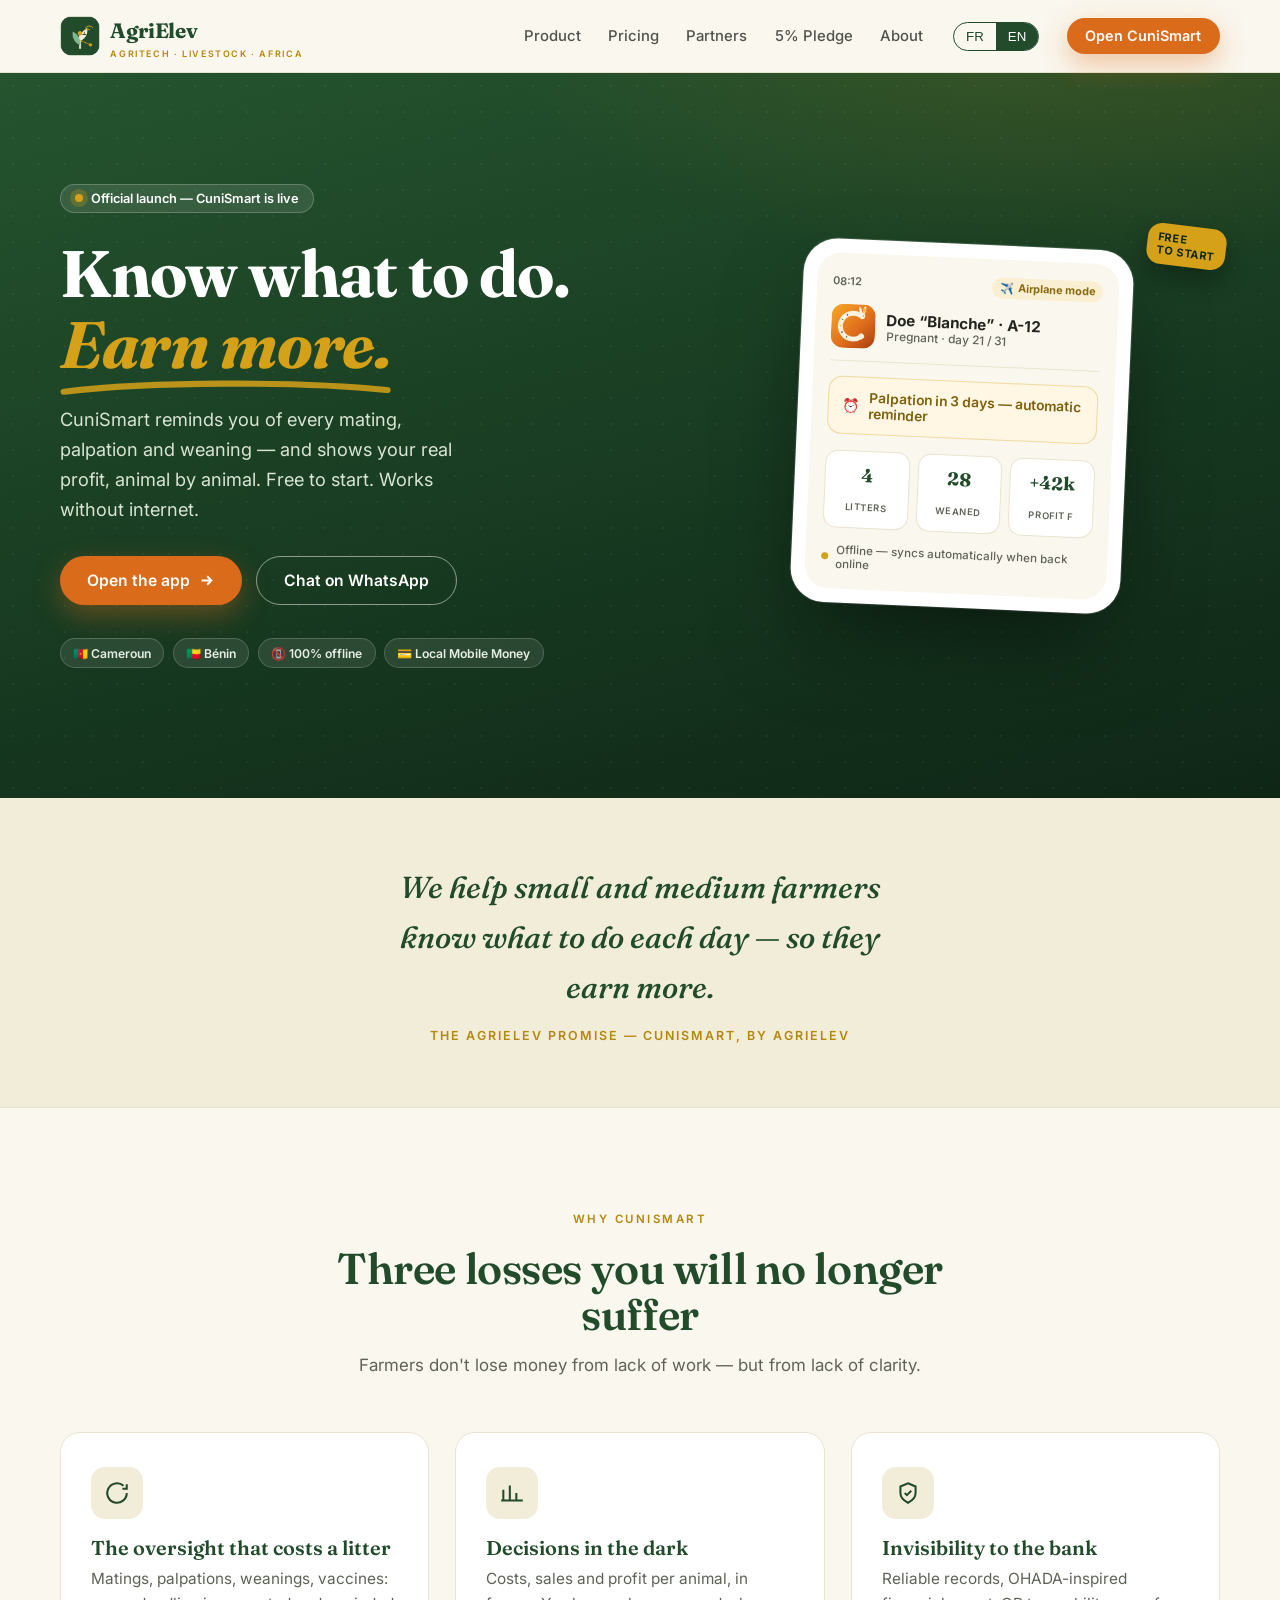
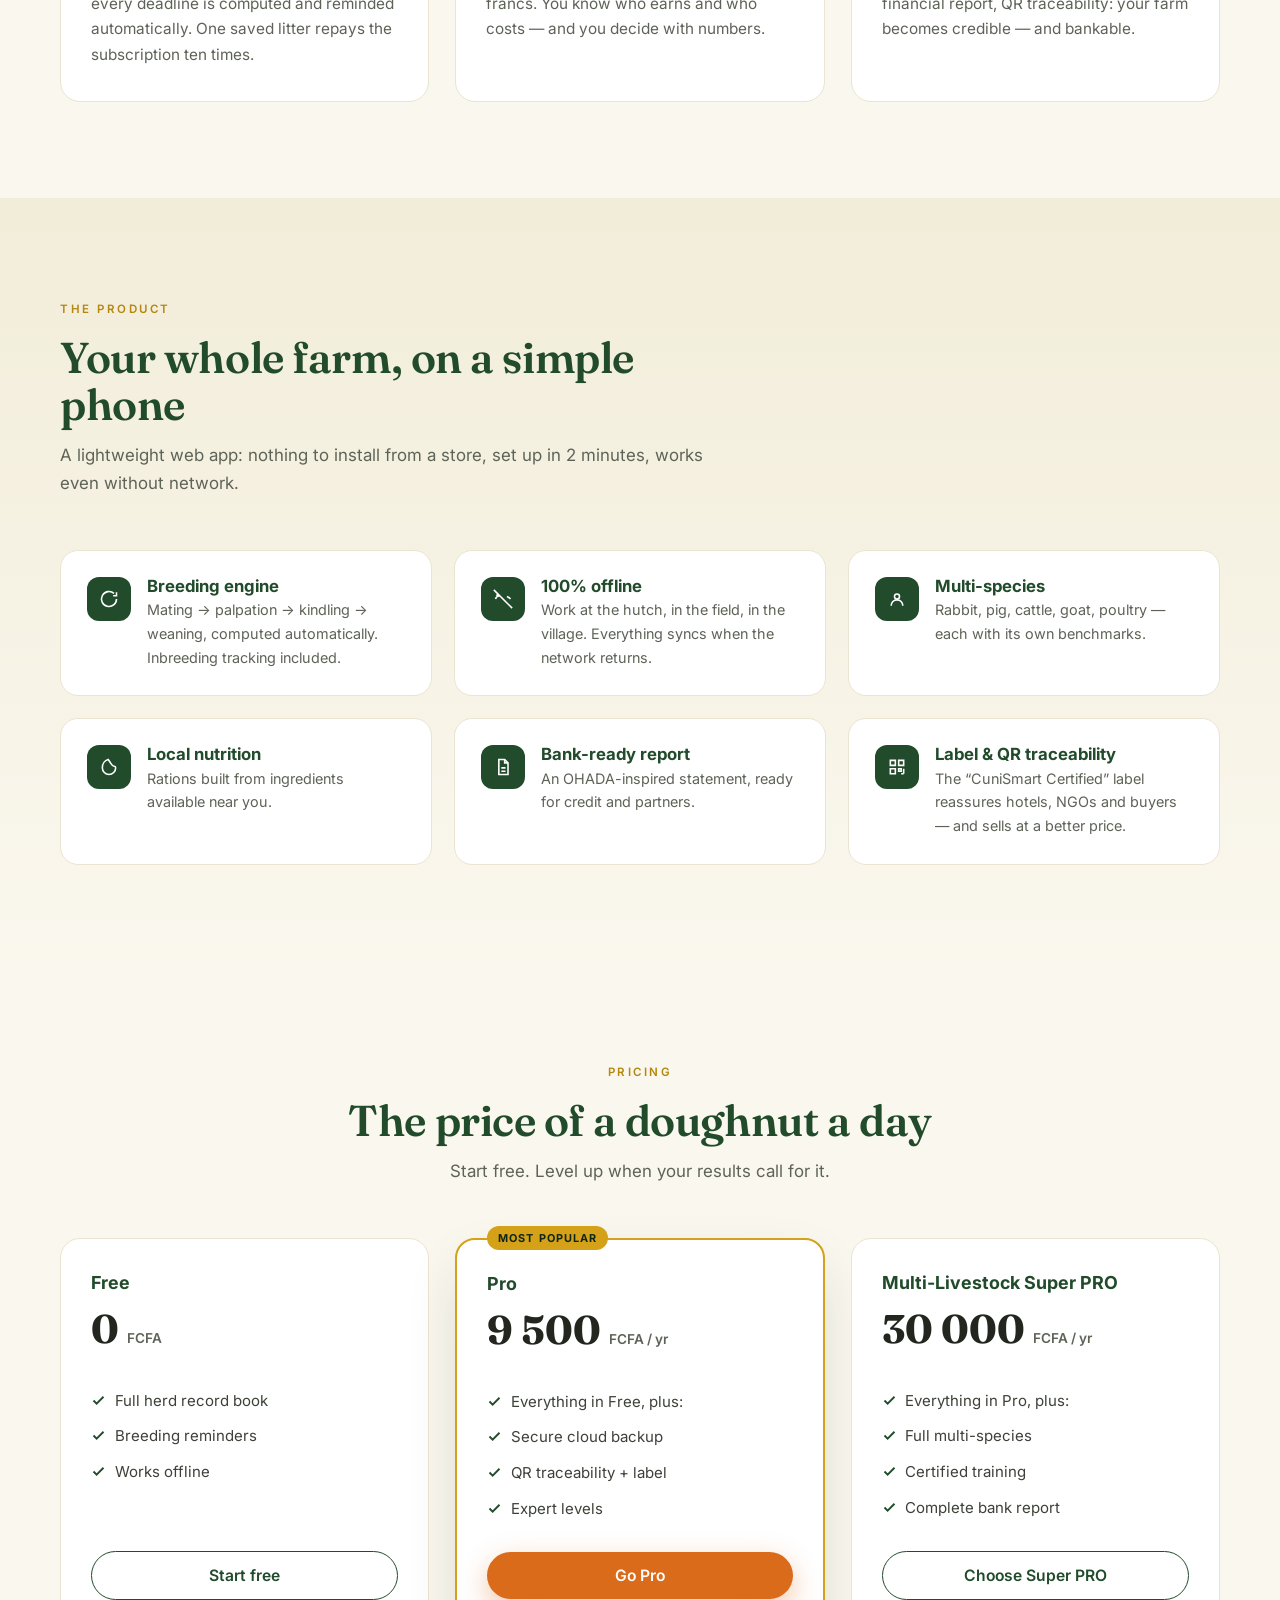
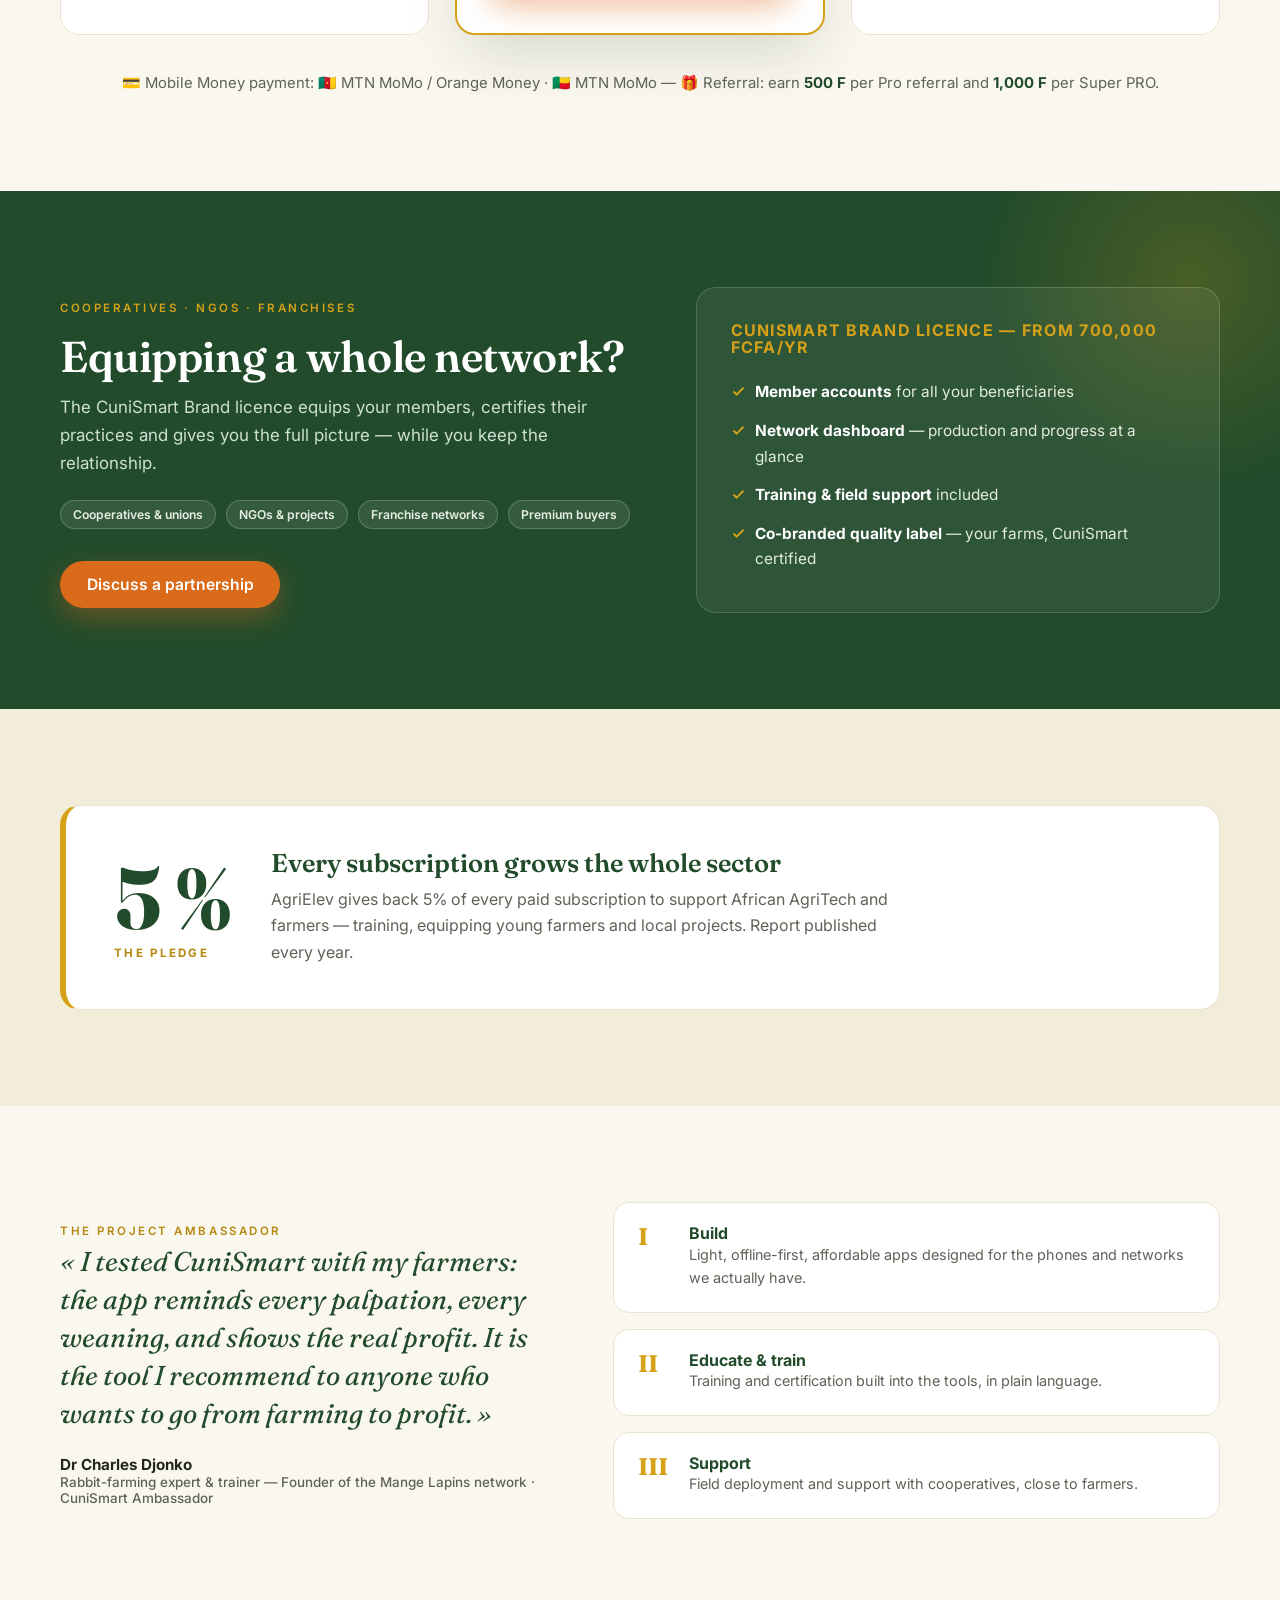
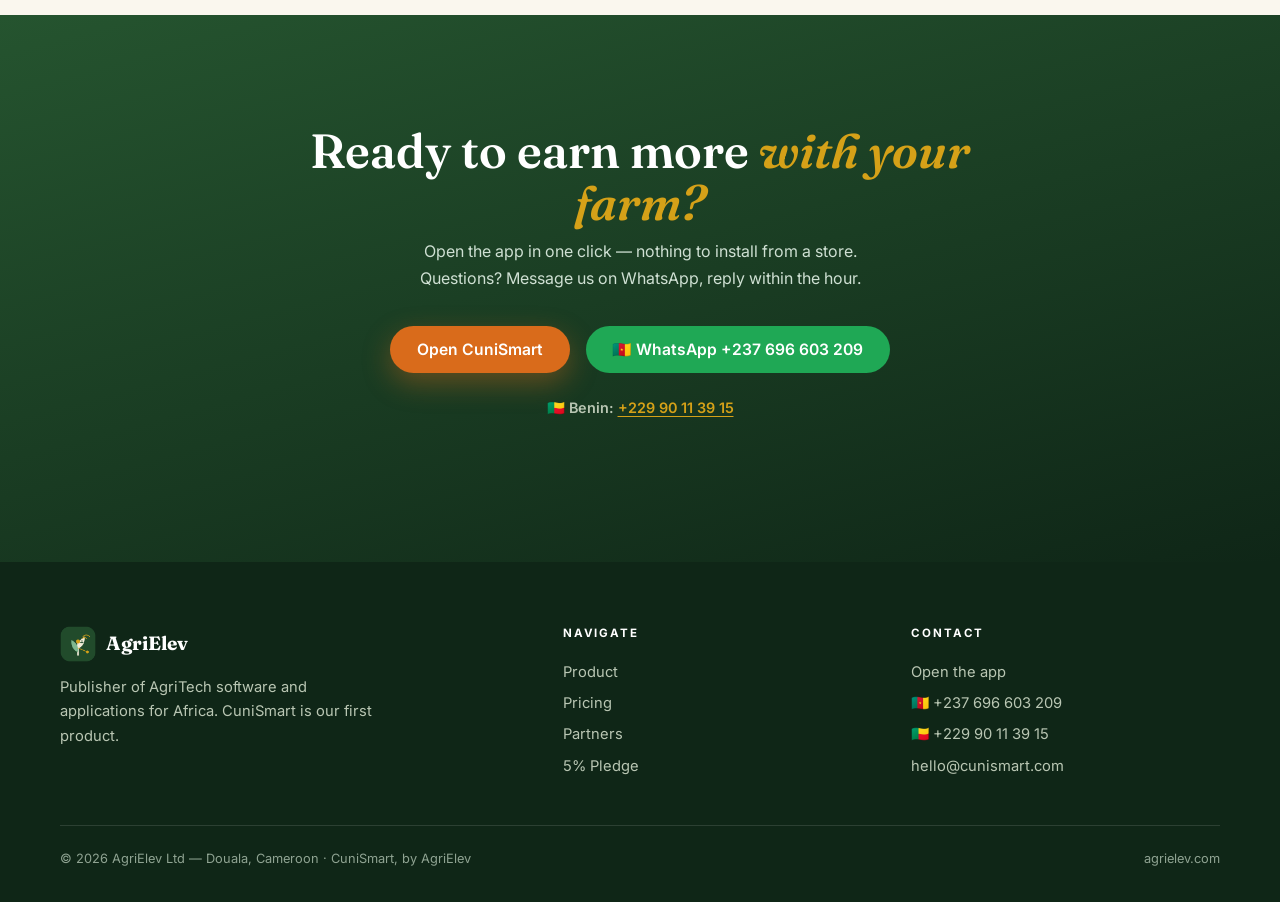
==== index.html @ d58f522d "Rename index webagrielev.html to index.html" ====
<!DOCTYPE html>
<html lang="fr">
<head>
<meta charset="utf-8">
<meta name="viewport" content="width=device-width, initial-scale=1">
<title>AgriElev — Logiciels AgriTech pour l'Afrique | CuniSmart</title>
<meta name="description" content="Nous aidons les petits et moyens éleveurs à savoir quoi faire chaque jour pour gagner plus. CuniSmart : gratuit pour commencer, fonctionne sans internet. Cameroun & Bénin.">
<meta property="og:title" content="AgriElev — Sache quoi faire. Gagne plus.">
<meta property="og:description" content="CuniSmart, l'application d'élevage qui marche même sans internet. Gratuite pour commencer. Cameroun & Bénin.">
<meta property="og:type" content="website">
<meta property="og:url" content="https://agrielev.com">
<link rel="icon" href="[data-uri]">
<link rel="preconnect" href="https://fonts.googleapis.com">
<link rel="preconnect" href="https://fonts.gstatic.com" crossorigin>
<link href="https://fonts.googleapis.com/css2?family=Fraunces:opsz,wght@9..144,500;9..144,600;9..144,700&family=Inter:wght@400;500;600;700&display=swap" rel="stylesheet">
<style>
:root{
  --vert:#214B2B; --vert-d:#16371F; --vert-xd:#0F2617;
  --or:#D5A118; --or-d:#B4870F;
  --creme:#F2EDD9; --papier:#FAF7EE; --blanc:#FFFFFF;
  --orange:#D96B1B; --orange-d:#B94D13;
  --sauge:#7FB88F; --encre:#22261F; --gris:#5E6357;
  --ombre:0 24px 60px -12px rgba(22,55,31,.18);
  --r:20px;
}
*{box-sizing:border-box;margin:0}
html{scroll-behavior:smooth}
body{font-family:Inter,system-ui,sans-serif;color:var(--encre);background:var(--papier);line-height:1.65;-webkit-font-smoothing:antialiased}
h1,h2,h3,.display{font-family:Fraunces,Georgia,serif;line-height:1.08;font-weight:600}
a{color:inherit;text-decoration:none}
img{max-width:100%;display:block}
.wrap{width:min(1160px,91%);margin:0 auto}
section{padding:96px 0}
.eyebrow{font:600 .72rem/1 Inter;letter-spacing:.22em;text-transform:uppercase;color:var(--or-d)}
.eyebrow.dark{color:var(--or)}

/* Buttons */
.btn{display:inline-flex;align-items:center;gap:.55em;font:600 .98rem/1 Inter;padding:1em 1.7em;border-radius:999px;border:none;cursor:pointer;transition:transform .18s cubic-bezier(.34,1.56,.64,1),box-shadow .18s,background .18s}
.btn:focus-visible{outline:3px solid var(--or);outline-offset:3px}
.btn-app{background:var(--orange);color:#fff;box-shadow:0 10px 28px rgba(217,107,27,.38)}
.btn-app:hover{background:var(--orange-d);transform:translateY(-2px) scale(1.02)}
.btn-wa{background:#1FA855;color:#fff}
.btn-wa:hover{transform:translateY(-2px);box-shadow:0 10px 24px rgba(31,168,85,.35)}
.btn-ghost{background:transparent;border:1.5px solid rgba(255,255,255,.5);color:#fff}
.btn-ghost:hover{background:rgba(255,255,255,.1)}
.btn-vert{background:var(--vert);color:#fff}
.btn-vert:hover{background:var(--vert-d);transform:translateY(-2px)}
.btn-line{background:transparent;border:1.5px solid var(--vert);color:var(--vert)}
.btn-line:hover{background:var(--vert);color:#fff}

/* NAV */
.nav{position:sticky;top:0;z-index:60;background:rgba(250,247,238,.92);backdrop-filter:blur(12px);border-bottom:1px solid #E7E1CD}
.nav-in{display:flex;align-items:center;gap:.7rem;padding:.85rem 0}
.brand{display:flex;align-items:center;gap:.65rem}
.brand img{width:40px;height:40px;border-radius:10px}
.brand-name{font-family:Fraunces,serif;font-weight:700;font-size:1.3rem;color:var(--vert);letter-spacing:-.01em}
.brand-tag{display:block;font:600 .56rem/1 Inter;letter-spacing:.18em;color:var(--or-d);margin-top:2px}
.links{display:flex;gap:1.7rem;margin-left:auto;font:500 .93rem Inter}
.links a{color:var(--encre);opacity:.78;position:relative;padding:4px 0}
.links a:after{content:"";position:absolute;left:0;bottom:0;width:0;height:2px;background:var(--or);transition:width .25s}
.links a:hover{opacity:1}
.links a:hover:after{width:100%}
.lang{display:flex;border:1.5px solid var(--vert);border-radius:999px;overflow:hidden;margin-left:1.2rem;font:600 .78rem Inter}
.lang button{border:0;background:transparent;color:var(--vert);padding:.45em .9em;cursor:pointer}
.lang button.on{background:var(--vert);color:#fff}
.nav .btn-app{margin-left:1rem;padding:.75em 1.3em;font-size:.9rem}
.burger{display:none;background:none;border:0;cursor:pointer;margin-left:auto;padding:.4rem}
.burger span{display:block;width:25px;height:2.6px;background:var(--vert);margin:5px 0;border-radius:2px}

/* HERO */
.hero{background:
  radial-gradient(1100px 500px at 85% -10%, rgba(213,161,24,.16), transparent 55%),
  linear-gradient(165deg,#25542F 0%,#16371F 62%,#0F2617 100%);
  color:#fff;position:relative;overflow:hidden;padding:110px 0 130px}
.hero:before{content:"";position:absolute;inset:0;opacity:.05;background-image:radial-gradient(#fff 1px,transparent 1px);background-size:26px 26px;pointer-events:none}
.hero-grid{display:grid;grid-template-columns:1.06fr .94fr;gap:64px;align-items:center;position:relative}
.pill{display:inline-flex;align-items:center;gap:.6em;background:rgba(255,255,255,.1);border:1px solid rgba(255,255,255,.22);border-radius:999px;padding:.5em 1.1em;font:600 .8rem Inter;margin-bottom:1.6rem}
.pill .dot{width:8px;height:8px;border-radius:50%;background:var(--or);box-shadow:0 0 0 5px rgba(213,161,24,.25);animation:pulse 2s infinite}
@keyframes pulse{0%,100%{box-shadow:0 0 0 4px rgba(213,161,24,.28)}50%{box-shadow:0 0 0 9px rgba(213,161,24,.08)}}
.hero h1{font-size:clamp(2.5rem,5.3vw,4.1rem);font-weight:700;letter-spacing:-.015em;margin-bottom:.35em}
.hero h1 em{font-style:italic;color:var(--or);position:relative;white-space:nowrap}
.hero h1 em svg{position:absolute;left:0;bottom:-.18em;width:100%;height:.32em}
.hero .sub{font-size:1.14rem;color:#D9E4D4;max-width:38ch;margin:1.1rem 0 2rem}
.hero-cta{display:flex;flex-wrap:wrap;gap:.9rem}
.chips{display:flex;flex-wrap:wrap;gap:.55rem;margin-top:2.1rem}
.chip{font:600 .76rem Inter;background:rgba(255,255,255,.09);border:1px solid rgba(255,255,255,.18);border-radius:999px;padding:.5em 1em;color:#E7EEE3}

/* Phone mockup — the signature */
.phone-zone{position:relative;display:flex;justify-content:center}
.phone{width:min(330px,84vw);background:#fff;border-radius:34px;padding:14px;box-shadow:0 40px 90px -20px rgba(0,0,0,.5), 0 0 0 1px rgba(255,255,255,.14);transform:rotate(2.5deg);animation:floaty 7s ease-in-out infinite}
@keyframes floaty{0%,100%{transform:rotate(2.5deg) translateY(0)}50%{transform:rotate(2.2deg) translateY(-12px)}}
.ph-screen{background:var(--papier);border-radius:24px;padding:18px 16px;color:var(--encre)}
.ph-status{display:flex;justify-content:space-between;align-items:center;font:600 .68rem Inter;color:var(--gris);margin-bottom:12px}
.ph-avion{display:inline-flex;align-items:center;gap:.4em;background:#FBEFD3;color:#8a6a10;border-radius:999px;padding:.3em .7em;font-weight:700}
.ph-head{display:flex;gap:.7rem;align-items:center;border-bottom:1px solid #EAE4D0;padding-bottom:.8rem}
.ph-ic{width:44px;height:44px;border-radius:12px}
.ph-name{font:700 .95rem Inter}
.ph-sub{font:500 .74rem Inter;color:var(--gris)}
.ph-alert{display:flex;gap:.6rem;align-items:center;background:#FFF6E4;border:1px solid #EFD9A0;border-radius:14px;padding:.75rem .85rem;margin:.95rem 0;font:600 .86rem Inter;color:#7d600c;animation:blink 3.2s ease-in-out infinite}
@keyframes blink{0%,100%{border-color:#EFD9A0}50%{border-color:var(--or)}}
.ph-stats{display:flex;gap:.5rem}
.ph-stat{flex:1;background:#fff;border:1px solid #EAE4D0;border-radius:13px;padding:.6rem .3rem;text-align:center}
.ph-stat b{font-family:Fraunces,serif;font-size:1.15rem;color:var(--vert);display:block}
.ph-stat span{font:600 .58rem Inter;letter-spacing:.06em;color:var(--gris);text-transform:uppercase}
.ph-sync{display:flex;align-items:center;gap:.5rem;font:500 .72rem Inter;color:var(--gris);margin-top:.95rem}
.ph-sync .d{width:7px;height:7px;border-radius:50%;background:var(--or)}
.stamp{position:absolute;right:-6px;top:-18px;background:var(--or);color:var(--vert-xd);font:700 .68rem/1.2 Inter;letter-spacing:.06em;padding:.7em .95em;border-radius:14px;transform:rotate(7deg);box-shadow:0 10px 24px rgba(0,0,0,.3)}

/* PROMESSE band */
.promesse{background:var(--creme);padding:64px 0;border-bottom:1px solid #E7E1CD}
.promesse .wrap{text-align:center}
.promesse p{font-family:Fraunces,serif;font-size:clamp(1.35rem,2.6vw,1.9rem);font-weight:500;color:var(--vert);max-width:26ch;margin:0 auto;font-style:italic}
.promesse .sig{font:600 .78rem Inter;letter-spacing:.16em;text-transform:uppercase;color:var(--or-d);margin-top:1rem;font-style:normal}

/* SECTIONS shared */
.sec-head{max-width:660px;margin-bottom:52px}
.sec-head h2{font-size:clamp(1.9rem,3.6vw,2.7rem);color:var(--vert);margin:.35em 0 .3em;letter-spacing:-.01em}
.sec-head p{color:var(--gris);font-size:1.06rem}
.center{text-align:center;margin-inline:auto}

/* 3 pertes */
.pertes{background:var(--papier)}
.p-grid{display:grid;grid-template-columns:repeat(3,1fr);gap:26px}
.p-card{background:#fff;border:1px solid #EAE4D0;border-radius:var(--r);padding:34px 30px;transition:transform .2s,box-shadow .2s;position:relative;overflow:hidden}
.p-card:hover{transform:translateY(-5px);box-shadow:var(--ombre)}
.p-card:before{content:"";position:absolute;top:0;left:0;right:0;height:4px;background:var(--or);transform:scaleX(0);transform-origin:left;transition:transform .3s}
.p-card:hover:before{transform:scaleX(1)}
.p-ic{width:52px;height:52px;border-radius:14px;background:var(--creme);display:grid;place-items:center;color:var(--vert);margin-bottom:18px}
.p-card h3{font-size:1.25rem;color:var(--vert);margin-bottom:.45rem}
.p-card p{color:var(--gris);font-size:.96rem}

/* PRODUIT */
.produit{background:linear-gradient(180deg,var(--creme) 0%,var(--papier) 100%)}
.f-grid{display:grid;grid-template-columns:repeat(3,1fr);gap:22px}
.feat{background:#fff;border:1px solid #EAE4D0;border-radius:18px;padding:26px;display:flex;gap:1rem;transition:border-color .2s}
.feat:hover{border-color:var(--or)}
.feat .ic{flex:none;width:44px;height:44px;border-radius:12px;background:var(--vert);color:#fff;display:grid;place-items:center}
.feat h3{font-size:1.05rem;color:var(--vert);font-family:Inter;font-weight:700;margin-bottom:.2rem}
.feat p{font-size:.9rem;color:var(--gris)}

/* TARIFS */
.tarifs{background:var(--papier)}
.t-grid{display:grid;grid-template-columns:repeat(3,1fr);gap:26px;align-items:stretch}
.plan{background:#fff;border:1px solid #EAE4D0;border-radius:var(--r);padding:34px 30px;display:flex;flex-direction:column;position:relative}
.plan.star{border:2px solid var(--or);box-shadow:var(--ombre)}
.plan .tag{position:absolute;top:-14px;left:30px;background:var(--or);color:var(--vert-xd);font:700 .68rem Inter;letter-spacing:.1em;text-transform:uppercase;padding:.45em 1em;border-radius:999px}
.plan h3{font-family:Inter;font-weight:700;color:var(--vert);font-size:1.12rem}
.plan .prix{font-family:Fraunces,serif;font-weight:700;font-size:2.5rem;color:var(--encre);margin:.25rem 0 0}
.plan .prix small{font:600 .85rem Inter;color:var(--gris)}
.plan ul{list-style:none;padding:0;margin:1.3rem 0 1.6rem;font-size:.94rem}
.plan li{display:flex;gap:.55rem;padding:.34rem 0;color:#3d4238}
.plan li svg{flex:none;margin-top:4px;color:var(--vert)}
.plan .btn{margin-top:auto;justify-content:center}
.t-note{text-align:center;margin-top:2.2rem;color:var(--gris);font-size:.93rem}
.t-note b{color:var(--vert)}

/* B2B */
.b2b{background:var(--vert);color:#fff;position:relative;overflow:hidden}
.b2b:before{content:"";position:absolute;right:-140px;top:-140px;width:460px;height:460px;border-radius:50%;background:radial-gradient(circle,rgba(213,161,24,.22),transparent 65%)}
.b2b .sec-head h2{color:#fff}
.b2b .sec-head p{color:#CFE0D3}
.b2b-grid{display:grid;grid-template-columns:1.05fr .95fr;gap:56px;align-items:center;position:relative}
.b2b-chips{display:flex;flex-wrap:wrap;gap:.6rem;margin:1.4rem 0 2rem}
.b2b-chips .chip{background:rgba(255,255,255,.09);border-color:rgba(255,255,255,.2)}
.b2b-card{background:rgba(255,255,255,.06);border:1px solid rgba(255,255,255,.16);border-radius:var(--r);padding:34px}
.b2b-card h3{color:var(--or);font-family:Inter;font-weight:700;font-size:1rem;letter-spacing:.08em;text-transform:uppercase;margin-bottom:1rem}
.b2b-card ul{list-style:none;padding:0;font-size:.96rem}
.b2b-card li{display:flex;gap:.6rem;padding:.42rem 0;color:#E3ECE0}
.b2b-card li b{color:#fff}
.b2b-card li svg{flex:none;margin-top:5px;color:var(--or)}

/* Engagement 5% */
.pledge{background:var(--creme)}
.pledge-in{display:grid;grid-template-columns:auto 1fr;gap:40px;align-items:center;background:#fff;border:1px solid #EAE4D0;border-left:6px solid var(--or);border-radius:var(--r);padding:44px 48px}
.pledge .pct{font-family:Fraunces,serif;font-weight:700;font-size:clamp(3.6rem,7vw,5.4rem);color:var(--vert);line-height:1}
.pledge .pct small{display:block;font:700 .72rem Inter;letter-spacing:.2em;color:var(--or-d);text-transform:uppercase;margin-top:.3rem}
.pledge h2{font-size:1.6rem;color:var(--vert);margin-bottom:.5rem}
.pledge p{color:var(--gris);max-width:62ch}

/* Fondateur */
.fondateur{background:var(--papier)}
.fd-in{display:grid;grid-template-columns:.9fr 1.1fr;gap:56px;align-items:center}
.fd-quote{font-family:Fraunces,serif;font-size:clamp(1.3rem,2.4vw,1.7rem);font-style:italic;color:var(--vert);line-height:1.4}
.fd-quote:before{content:"« "}.fd-quote:after{content:" »"}
.fd-name{font:700 .95rem Inter;color:var(--encre);margin-top:1.4rem}
.fd-role{font:500 .84rem Inter;color:var(--gris)}
.metiers{display:grid;gap:16px}
.metier{background:#fff;border:1px solid #EAE4D0;border-radius:16px;padding:22px 24px;display:flex;gap:1.1rem;align-items:flex-start}
.metier .n{font-family:Fraunces,serif;font-weight:700;font-size:1.5rem;color:var(--or);line-height:1;min-width:1.4em}
.metier h3{font-family:Inter;font-weight:700;font-size:1rem;color:var(--vert)}
.metier p{font-size:.9rem;color:var(--gris)}

/* CTA final */
.final{background:linear-gradient(165deg,#25542F,#0F2617);color:#fff;text-align:center;padding:110px 0}
.final h2{font-size:clamp(2rem,4vw,3rem);color:#fff;max-width:22ch;margin:0 auto .6rem}
.final h2 em{font-style:italic;color:var(--or)}
.final p{color:#CFE0D3;max-width:48ch;margin:0 auto 2.2rem}
.final .row{display:flex;flex-wrap:wrap;gap:1rem;justify-content:center}
.final .num{margin-top:1.6rem;font:600 .9rem Inter;color:#B9C6B3}
.final .num a{color:var(--or);text-decoration:underline;text-underline-offset:3px}

/* FOOTER */
footer{background:var(--vert-xd);color:#B9C6B3;padding:64px 0 32px;font-size:.92rem}
.f-grid2{display:grid;grid-template-columns:1.5fr 1fr 1fr;gap:40px}
.f-brand{display:flex;align-items:center;gap:.6rem;margin-bottom:.8rem}
.f-brand img{width:36px;height:36px;border-radius:9px}
.f-brand span{font-family:Fraunces,serif;font-weight:700;font-size:1.2rem;color:#fff}
footer h4{font:700 .72rem Inter;letter-spacing:.16em;text-transform:uppercase;color:#fff;margin-bottom:1rem}
footer a{display:block;padding:.22rem 0;color:#B9C6B3}
footer a:hover{color:var(--or)}
.f-bottom{border-top:1px solid rgba(255,255,255,.12);margin-top:44px;padding-top:22px;display:flex;justify-content:space-between;flex-wrap:wrap;gap:.6rem;font-size:.8rem;color:#8fa392}

/* Reveal on scroll */
.rv{opacity:0;transform:translateY(22px);transition:opacity .65s ease,transform .65s ease}
.rv.in{opacity:1;transform:none}
@media(prefers-reduced-motion:reduce){.rv{opacity:1;transform:none;transition:none}.phone{animation:none}.pill .dot{animation:none}.ph-alert{animation:none}}

@media(max-width:920px){
  .links,.nav .btn-app,.lang{display:none}
  .burger{display:block}
  .links.open{display:flex;position:absolute;top:100%;left:0;right:0;flex-direction:column;background:var(--papier);border-bottom:1px solid #E7E1CD;padding:1.2rem 5%;gap:1.1rem}
  .links.open ~ .lang{display:flex;position:absolute;top:calc(100% + 240px);left:5%}
  .hero{padding:80px 0 96px}
  .hero-grid,.b2b-grid,.fd-in{grid-template-columns:1fr}
  .phone-zone{margin-top:2.5rem}
  .p-grid,.f-grid,.t-grid{grid-template-columns:1fr}
  .pledge-in{grid-template-columns:1fr;padding:34px 28px;gap:20px}
  .f-grid2{grid-template-columns:1fr}
  section{padding:72px 0}
}
</style>
</head>
<body>

<header class="nav">
  <div class="wrap nav-in">
    <a class="brand" href="#top" aria-label="AgriElev — accueil">
      <img src="[data-uri]" alt="Logo AgriElev">
      <span><span class="brand-name">AgriElev</span><span class="brand-tag" data-i18n="tagline">AGRITECH · ÉLEVAGE · AFRIQUE</span></span>
    </a>
    <nav class="links" id="menu">
      <a href="#produit" data-i18n="nav1">Produit</a>
      <a href="#tarifs" data-i18n="nav2">Tarifs</a>
      <a href="#partenaires" data-i18n="nav3">Partenaires</a>
      <a href="#engagement" data-i18n="nav4">Engagement 5%</a>
      <a href="#apropos" data-i18n="nav5">À propos</a>
    </nav>
    <div class="lang" role="group" aria-label="Langue">
      <button id="btnFR" class="on" onclick="setLang('fr')">FR</button>
      <button id="btnEN" onclick="setLang('en')">EN</button>
    </div>
    <a class="btn btn-app" href="https://cunismart.com" target="_blank" rel="noopener" data-i18n="navCta">Ouvrir CuniSmart</a>
    <button class="burger" id="burger" aria-label="Menu"><span></span><span></span><span></span></button>
  </div>
</header>

<main id="top">

<section class="hero">
  <div class="wrap hero-grid">
    <div>
      <span class="pill"><span class="dot"></span><span data-i18n="pill">Lancement officiel — CuniSmart est en ligne</span></span>
      <h1><span data-i18n="h1a">Sache quoi faire.</span><br><em><span data-i18n="h1b">Gagne plus.</span><svg viewBox="0 0 300 24" preserveAspectRatio="none" aria-hidden="true"><path d="M4 18 C 80 6, 220 6, 296 16" stroke="#D5A118" stroke-width="7" fill="none" stroke-linecap="round" opacity=".85"/></svg></em></h1>
      <p class="sub" data-i18n="sub">CuniSmart rappelle chaque saillie, palpation et sevrage — et montre votre vraie marge, animal par animal. Gratuit pour commencer. Même sans internet.</p>
      <div class="hero-cta">
        <a class="btn btn-app" href="https://cunismart.com" target="_blank" rel="noopener"><span data-i18n="cta1">Ouvrir l'application</span>
          <svg width="17" height="17" viewBox="0 0 24 24" fill="none" stroke="currentColor" stroke-width="2.6"><path d="M5 12h14M13 6l6 6-6 6"/></svg></a>
        <a class="btn btn-ghost" href="https://wa.me/237696603209?text=Bonjour%20AgriElev%2C%20je%20d%C3%A9couvre%20CuniSmart%20et%20je%20souhaite%20en%20savoir%20plus." target="_blank" rel="noopener" data-i18n="cta2">Parler sur WhatsApp</a>
      </div>
      <div class="chips">
        <span class="chip">🇨🇲 Cameroun</span>
        <span class="chip">🇧🇯 Bénin</span>
        <span class="chip" data-i18n="chip1">📵 100 % hors-ligne</span>
        <span class="chip" data-i18n="chip2">💳 Mobile Money local</span>
      </div>
    </div>
    <div class="phone-zone">
      <div class="phone" role="img" aria-label="Aperçu de l'application CuniSmart : fiche d'une lapine avec rappel de palpation, en mode hors-ligne">
        <div class="ph-screen">
          <div class="ph-status"><span>08:12</span><span class="ph-avion">✈️ <span data-i18n="phAvion">Mode avion</span></span></div>
          <div class="ph-head">
            <img class="ph-ic" src="[data-uri]" alt="">
            <div><div class="ph-name" data-i18n="phName">Lapine « Blanche » · A-12</div><div class="ph-sub" data-i18n="phSub">Gestante · jour 21 / 31</div></div>
          </div>
          <div class="ph-alert">⏰ <span data-i18n="phAlert">Palpation dans 3 jours — rappel automatique</span></div>
          <div class="ph-stats">
            <div class="ph-stat"><b>4</b><span data-i18n="phS1">Portées</span></div>
            <div class="ph-stat"><b>28</b><span data-i18n="phS2">Sevrés</span></div>
            <div class="ph-stat"><b>+42k</b><span data-i18n="phS3">Marge F</span></div>
          </div>
          <div class="ph-sync"><span class="d"></span><span data-i18n="phSync">Hors-ligne — synchronisation automatique au retour du réseau</span></div>
        </div>
      </div>
      <div class="stamp" data-i18n="stamp">GRATUIT<br>POUR COMMENCER</div>
    </div>
  </div>
</section>

<div class="promesse">
  <div class="wrap">
    <p data-i18n="promesse">Nous aidons les petits et moyens éleveurs à savoir quoi faire chaque jour pour gagner plus.</p>
    <div class="sig" data-i18n="promSig">La promesse AgriElev — CuniSmart, par AgriElev</div>
  </div>
</div>

<section class="pertes" id="pourquoi">
  <div class="wrap">
    <div class="sec-head center">
      <span class="eyebrow" data-i18n="pEye">Pourquoi CuniSmart</span>
      <h2 data-i18n="pTitle">Trois pertes que vous ne subirez plus</h2>
      <p data-i18n="pSub">On ne perd pas de l'argent par manque de travail — mais par manque de clarté.</p>
    </div>
    <div class="p-grid">
      <div class="p-card rv">
        <div class="p-ic"><svg width="26" height="26" viewBox="0 0 24 24" fill="none" stroke="currentColor" stroke-width="1.9"><path d="M21 12a9 9 0 11-3-6.7M21 4v4h-4"/></svg></div>
        <h3 data-i18n="p1t">L'oubli qui coûte une portée</h3>
        <p data-i18n="p1d">Saillies, palpations, sevrages, vaccins : chaque échéance est calculée et rappelée automatiquement. Une portée sauvée rembourse l'abonnement dix fois.</p>
      </div>
      <div class="p-card rv">
        <div class="p-ic"><svg width="26" height="26" viewBox="0 0 24 24" fill="none" stroke="currentColor" stroke-width="1.9"><path d="M4 19V9M10 19V5M16 19v-7M22 19H2"/></svg></div>
        <h3 data-i18n="p2t">Les décisions à l'aveugle</h3>
        <p data-i18n="p2d">Coûts, ventes et marge par animal, en francs. Vous savez qui rapporte et qui coûte — et vous décidez avec des chiffres.</p>
      </div>
      <div class="p-card rv">
        <div class="p-ic"><svg width="26" height="26" viewBox="0 0 24 24" fill="none" stroke="currentColor" stroke-width="1.9"><path d="M9 12l2 2 4-4M12 3l7 3v6c0 4-3 7-7 9-4-2-7-5-7-9V6z"/></svg></div>
        <h3 data-i18n="p3t">L'invisibilité face à la banque</h3>
        <p data-i18n="p3d">Historique fiable, rapport financier inspiré OHADA, traçabilité QR : votre élevage devient crédible — et bancable.</p>
      </div>
    </div>
  </div>
</section>

<section class="produit" id="produit">
  <div class="wrap">
    <div class="sec-head">
      <span class="eyebrow" data-i18n="fEye">Le produit</span>
      <h2 data-i18n="fTitle">Tout l'élevage, sur un simple téléphone</h2>
      <p data-i18n="fSub">Une application web légère : rien à installer depuis un store, installée en 2 minutes, elle fonctionne même sans réseau.</p>
    </div>
    <div class="f-grid">
      <div class="feat rv"><div class="ic"><svg width="20" height="20" viewBox="0 0 24 24" fill="none" stroke="#fff" stroke-width="1.9"><path d="M21 12a9 9 0 11-3-6.7M21 4v4h-4"/></svg></div><div><h3 data-i18n="f1t">Moteur de reproduction</h3><p data-i18n="f1d">Saillie → palpation → mise bas → sevrage, calculés seuls. Suivi de consanguinité inclus.</p></div></div>
      <div class="feat rv"><div class="ic"><svg width="20" height="20" viewBox="0 0 24 24" fill="none" stroke="#fff" stroke-width="1.9"><path d="M1 1l22 22M8.5 8.5A5 5 0 003 12M12 20h.01M16.7 8.9A11 11 0 0121 12M4 8a16 16 0 013-2"/></svg></div><div><h3 data-i18n="f2t">100 % hors-ligne</h3><p data-i18n="f2d">Travaillez au clapier, au champ, au village. Tout se synchronise au retour du réseau.</p></div></div>
      <div class="feat rv"><div class="ic"><svg width="20" height="20" viewBox="0 0 24 24" fill="none" stroke="#fff" stroke-width="1.9"><circle cx="12" cy="9" r="3"/><path d="M5 20a7 7 0 0114 0"/></svg></div><div><h3 data-i18n="f3t">Multi-espèces</h3><p data-i18n="f3d">Lapin, porc, bovin, chèvre, volaille — chaque filière avec ses repères propres.</p></div></div>
      <div class="feat rv"><div class="ic"><svg width="20" height="20" viewBox="0 0 24 24" fill="none" stroke="#fff" stroke-width="1.9"><path d="M11 3C7 4 4 8 4 13a8 8 0 0016 0c0-1-1-2-2-2-3 0-3-3-7-8z"/></svg></div><div><h3 data-i18n="f4t">Nutrition locale</h3><p data-i18n="f4d">Des rations bâties avec les ingrédients disponibles près de chez vous.</p></div></div>
      <div class="feat rv"><div class="ic"><svg width="20" height="20" viewBox="0 0 24 24" fill="none" stroke="#fff" stroke-width="1.9"><path d="M7 3h7l4 4v14H7z"/><path d="M14 3v4h4M10 13h5M10 17h5"/></svg></div><div><h3 data-i18n="f5t">Rapport pour la banque</h3><p data-i18n="f5d">Un bilan inspiré des normes OHADA, prêt pour le crédit et les partenaires.</p></div></div>
      <div class="feat rv"><div class="ic"><svg width="20" height="20" viewBox="0 0 24 24" fill="none" stroke="#fff" stroke-width="1.9"><path d="M4 4h6v6H4zM14 4h6v6h-6zM4 14h6v6H4zM14 14h3v3h-3zM20 14v6M17 20h3"/></svg></div><div><h3 data-i18n="f6t">Label & traçabilité QR</h3><p data-i18n="f6d">Le label « Certifié CuniSmart » rassure hôtels, ONG et acheteurs — et se vend plus cher.</p></div></div>
    </div>
  </div>
</section>

<section class="tarifs" id="tarifs">
  <div class="wrap">
    <div class="sec-head center">
      <span class="eyebrow" data-i18n="tEye">Tarifs</span>
      <h2 data-i18n="tTitle">Le prix d'un beignet par jour</h2>
      <p data-i18n="tSub">Commencez gratuitement. Passez au niveau supérieur quand vos résultats le demandent.</p>
    </div>
    <div class="t-grid">
      <div class="plan rv">
        <h3 data-i18n="t1n">Gratuit</h3>
        <div class="prix">0 <small>FCFA</small></div>
        <ul>
          <li><svg width="15" height="15" viewBox="0 0 24 24" fill="none" stroke="currentColor" stroke-width="3"><path d="M4 12l5 5L20 6"/></svg><span data-i18n="t1a">Carnet de cheptel complet</span></li>
          <li><svg width="15" height="15" viewBox="0 0 24 24" fill="none" stroke="currentColor" stroke-width="3"><path d="M4 12l5 5L20 6"/></svg><span data-i18n="t1b">Rappels de reproduction</span></li>
          <li><svg width="15" height="15" viewBox="0 0 24 24" fill="none" stroke="currentColor" stroke-width="3"><path d="M4 12l5 5L20 6"/></svg><span data-i18n="t1c">Fonctionne hors-ligne</span></li>
        </ul>
        <a class="btn btn-line" href="https://cunismart.com" target="_blank" rel="noopener" data-i18n="t1cta">Commencer gratuitement</a>
      </div>
      <div class="plan star rv">
        <span class="tag" data-i18n="tTag">Le plus choisi</span>
        <h3>Pro</h3>
        <div class="prix">9 500 <small>FCFA / <span data-i18n="tAn">an</span></small></div>
        <ul>
          <li><svg width="15" height="15" viewBox="0 0 24 24" fill="none" stroke="currentColor" stroke-width="3"><path d="M4 12l5 5L20 6"/></svg><span data-i18n="t2a">Tout le Gratuit, plus :</span></li>
          <li><svg width="15" height="15" viewBox="0 0 24 24" fill="none" stroke="currentColor" stroke-width="3"><path d="M4 12l5 5L20 6"/></svg><span data-i18n="t2b">Sauvegarde cloud sécurisée</span></li>
          <li><svg width="15" height="15" viewBox="0 0 24 24" fill="none" stroke="currentColor" stroke-width="3"><path d="M4 12l5 5L20 6"/></svg><span data-i18n="t2c">Traçabilité QR + label</span></li>
          <li><svg width="15" height="15" viewBox="0 0 24 24" fill="none" stroke="currentColor" stroke-width="3"><path d="M4 12l5 5L20 6"/></svg><span data-i18n="t2d">Niveaux experts</span></li>
        </ul>
        <a class="btn btn-app" href="https://cunismart.com" target="_blank" rel="noopener" data-i18n="t2cta">Passer à Pro</a>
      </div>
      <div class="plan rv">
        <h3 data-i18n="t3n">Multi-Élevage Super PRO</h3>
        <div class="prix">30 000 <small>FCFA / <span data-i18n="tAn2">an</span></small></div>
        <ul>
          <li><svg width="15" height="15" viewBox="0 0 24 24" fill="none" stroke="currentColor" stroke-width="3"><path d="M4 12l5 5L20 6"/></svg><span data-i18n="t3a">Tout le Pro, plus :</span></li>
          <li><svg width="15" height="15" viewBox="0 0 24 24" fill="none" stroke="currentColor" stroke-width="3"><path d="M4 12l5 5L20 6"/></svg><span data-i18n="t3b">Multi-espèces complet</span></li>
          <li><svg width="15" height="15" viewBox="0 0 24 24" fill="none" stroke="currentColor" stroke-width="3"><path d="M4 12l5 5L20 6"/></svg><span data-i18n="t3c">Formations certifiantes</span></li>
          <li><svg width="15" height="15" viewBox="0 0 24 24" fill="none" stroke="currentColor" stroke-width="3"><path d="M4 12l5 5L20 6"/></svg><span data-i18n="t3d">Rapport bancaire complet</span></li>
        </ul>
        <a class="btn btn-line" href="https://cunismart.com" target="_blank" rel="noopener" data-i18n="t3cta">Choisir Super PRO</a>
      </div>
    </div>
    <p class="t-note" data-i18n="tNote">💳 Paiement Mobile Money : 🇨🇲 MTN MoMo / Orange Money · 🇧🇯 MTN MoMo — 🎁 Parrainage : gagnez <b>500 F</b> par filleul Pro et <b>1 000 F</b> par filleul Super PRO.</p>
  </div>
</section>

<section class="b2b" id="partenaires">
  <div class="wrap b2b-grid">
    <div>
      <span class="eyebrow dark" data-i18n="bEye">Coopératives · ONG · Franchises</span>
      <div class="sec-head" style="margin-bottom:0">
        <h2 data-i18n="bTitle">Vous équipez tout un réseau ?</h2>
        <p data-i18n="bSub">La licence CuniSmart Marque équipe vos membres, certifie leurs pratiques et vous donne une vue d'ensemble — pendant que vous gardez la relation.</p>
      </div>
      <div class="b2b-chips">
        <span class="chip" data-i18n="bc1">Coopératives & GIC</span>
        <span class="chip" data-i18n="bc2">ONG & projets</span>
        <span class="chip" data-i18n="bc3">Réseaux de franchises</span>
        <span class="chip" data-i18n="bc4">Acheteurs premium</span>
      </div>
      <a class="btn btn-app" href="https://wa.me/237696603209?text=Bonjour%20AgriElev%2C%20je%20d%C3%A9couvre%20CuniSmart%20et%20je%20souhaite%20en%20savoir%20plus." target="_blank" rel="noopener" data-i18n="bCta">Discuter d'un partenariat</a>
    </div>
    <div class="b2b-card rv">
      <h3 data-i18n="bCardT">Licence CuniSmart Marque — dès 700 000 FCFA/an</h3>
      <ul>
        <li><svg width="15" height="15" viewBox="0 0 24 24" fill="none" stroke="currentColor" stroke-width="3"><path d="M4 12l5 5L20 6"/></svg><span data-i18n="bl1"><b>Comptes membres</b> pour tous vos bénéficiaires</span></li>
        <li><svg width="15" height="15" viewBox="0 0 24 24" fill="none" stroke="currentColor" stroke-width="3"><path d="M4 12l5 5L20 6"/></svg><span data-i18n="bl2"><b>Tableau de bord réseau</b> — production et progrès en un coup d'œil</span></li>
        <li><svg width="15" height="15" viewBox="0 0 24 24" fill="none" stroke="currentColor" stroke-width="3"><path d="M4 12l5 5L20 6"/></svg><span data-i18n="bl3"><b>Formation & accompagnement</b> terrain inclus</span></li>
        <li><svg width="15" height="15" viewBox="0 0 24 24" fill="none" stroke="currentColor" stroke-width="3"><path d="M4 12l5 5L20 6"/></svg><span data-i18n="bl4"><b>Label qualité co-brandé</b> — vos fermes, certifiées CuniSmart</span></li>
      </ul>
    </div>
  </div>
</section>

<section class="pledge" id="engagement">
  <div class="wrap">
    <div class="pledge-in rv">
      <div class="pct">5 %<small data-i18n="plLabel">L'Engagement</small></div>
      <div>
        <h2 data-i18n="plTitle">Chaque abonnement fait grandir toute la filière</h2>
        <p data-i18n="plText">AgriElev reverse 5 % de chaque abonnement payé pour soutenir l'AgriTech et les agriculteurs africains — formation, équipement de jeunes éleveurs et projets locaux. Bilan publié chaque année.</p>
      </div>
    </div>
  </div>
</section>

<section class="fondateur" id="apropos">
  <div class="wrap fd-in">
    <div class="rv">
      <span class="eyebrow" data-i18n="fdEye">L'ambassadeur du projet</span>
      <p class="fd-quote" data-i18n="fdQuote">J'ai testé CuniSmart avec mes éleveurs : l'application rappelle chaque palpation, chaque sevrage, et montre la marge réelle. C'est l'outil que je recommande à tous ceux qui veulent passer de l'élevage au profit.</p>
      <div class="fd-name">Dr Charles Djonko</div>
      <div class="fd-role" data-i18n="fdRole">Expert cunicole & formateur — Fondateur du réseau Mange Lapins · Ambassadeur CuniSmart</div>
    </div>
    <div class="metiers">
      <div class="metier rv"><div class="n">I</div><div><h3 data-i18n="m1t">Développer</h3><p data-i18n="m1d">Des applications légères, hors-ligne et abordables, pensées pour les téléphones et les réseaux d'ici.</p></div></div>
      <div class="metier rv"><div class="n">II</div><div><h3 data-i18n="m2t">Éduquer & former</h3><p data-i18n="m2d">Formations et certification intégrées aux outils, en français simple et en langues locales.</p></div></div>
      <div class="metier rv"><div class="n">III</div><div><h3 data-i18n="m3t">Accompagner</h3><p data-i18n="m3d">Déploiement et support sur le terrain, avec les coopératives, au plus près des éleveurs.</p></div></div>
    </div>
  </div>
</section>

<section class="final" id="contact">
  <div class="wrap">
    <h2><span data-i18n="cfT1">Prêt à gagner plus</span> <em data-i18n="cfT2">avec votre élevage ?</em></h2>
    <p data-i18n="cfSub">Ouvrez l'application en un clic — rien à installer depuis un store. Une question ? Écrivez-nous sur WhatsApp, réponse en moins d'une heure.</p>
    <div class="row">
      <a class="btn btn-app" href="https://cunismart.com" target="_blank" rel="noopener" data-i18n="cfCta1">Ouvrir CuniSmart</a>
      <a class="btn btn-wa" href="https://wa.me/237696603209?text=Bonjour%20AgriElev%2C%20je%20d%C3%A9couvre%20CuniSmart%20et%20je%20souhaite%20en%20savoir%20plus." target="_blank" rel="noopener">🇨🇲 WhatsApp +237 696 603 209</a>
    </div>
    <p class="num">🇧🇯 <span data-i18n="cfBenin">Bénin :</span> <a href="https://wa.me/22990113915" target="_blank" rel="noopener">+229 90 11 39 15</a></p>
  </div>
</section>

</main>

<footer>
  <div class="wrap">
    <div class="f-grid2">
      <div>
        <div class="f-brand"><img src="[data-uri]" alt=""><span>AgriElev</span></div>
        <p style="max-width:36ch" data-i18n="ftDesc">Éditeur de logiciels et d'applications AgriTech pour l'Afrique. CuniSmart est notre premier produit.</p>
      </div>
      <div>
        <h4 data-i18n="ftNav">Naviguer</h4>
        <a href="#produit" data-i18n="ftn1">Produit</a>
        <a href="#tarifs" data-i18n="ftn2">Tarifs</a>
        <a href="#partenaires" data-i18n="ftn3">Partenaires</a>
        <a href="#engagement" data-i18n="ftn4">Engagement 5%</a>
      </div>
      <div>
        <h4>Contact</h4>
        <a href="https://cunismart.com" target="_blank" rel="noopener" data-i18n="ftc1">Ouvrir l'application</a>
        <a href="https://wa.me/237696603209?text=Bonjour%20AgriElev%2C%20je%20d%C3%A9couvre%20CuniSmart%20et%20je%20souhaite%20en%20savoir%20plus." target="_blank" rel="noopener">🇨🇲 +237 696 603 209</a>
        <a href="https://wa.me/22990113915" target="_blank" rel="noopener">🇧🇯 +229 90 11 39 15</a>
        <a href="mailto:hello@cunismart.com">hello@cunismart.com</a>
      </div>
    </div>
    <div class="f-bottom">
      <span data-i18n="ftLegal">© 2026 AgriElev SARL — Douala, Cameroun · CuniSmart, par AgriElev</span>
      <span>agrielev.com</span>
    </div>
  </div>
</footer>

<script>
/* ---------- i18n ---------- */
var T = {
 en: {
  tagline:"AGRITECH · LIVESTOCK · AFRICA",
  nav1:"Product",nav2:"Pricing",nav3:"Partners",nav4:"5% Pledge",nav5:"About",navCta:"Open CuniSmart",
  pill:"Official launch — CuniSmart is live",
  h1a:"Know what to do.",h1b:"Earn more.",
  sub:"CuniSmart reminds you of every mating, palpation and weaning — and shows your real profit, animal by animal. Free to start. Works without internet.",
  cta1:"Open the app",cta2:"Chat on WhatsApp",
  chip1:"📵 100% offline",chip2:"💳 Local Mobile Money",
  phAvion:"Airplane mode",phName:"Doe “Blanche” · A-12",phSub:"Pregnant · day 21 / 31",
  phAlert:"Palpation in 3 days — automatic reminder",phS1:"Litters",phS2:"Weaned",phS3:"Profit F",
  phSync:"Offline — syncs automatically when back online",stamp:"FREE<br>TO START",
  promesse:"We help small and medium farmers know what to do each day — so they earn more.",
  promSig:"The AgriElev promise — CuniSmart, by AgriElev",
  pEye:"Why CuniSmart",pTitle:"Three losses you will no longer suffer",
  pSub:"Farmers don't lose money from lack of work — but from lack of clarity.",
  p1t:"The oversight that costs a litter",p1d:"Matings, palpations, weanings, vaccines: every deadline is computed and reminded automatically. One saved litter repays the subscription ten times.",
  p2t:"Decisions in the dark",p2d:"Costs, sales and profit per animal, in francs. You know who earns and who costs — and you decide with numbers.",
  p3t:"Invisibility to the bank",p3d:"Reliable records, OHADA-inspired financial report, QR traceability: your farm becomes credible — and bankable.",
  fEye:"The product",fTitle:"Your whole farm, on a simple phone",
  fSub:"A lightweight web app: nothing to install from a store, set up in 2 minutes, works even without network.",
  f1t:"Breeding engine",f1d:"Mating → palpation → kindling → weaning, computed automatically. Inbreeding tracking included.",
  f2t:"100% offline",f2d:"Work at the hutch, in the field, in the village. Everything syncs when the network returns.",
  f3t:"Multi-species",f3d:"Rabbit, pig, cattle, goat, poultry — each with its own benchmarks.",
  f4t:"Local nutrition",f4d:"Rations built from ingredients available near you.",
  f5t:"Bank-ready report",f5d:"An OHADA-inspired statement, ready for credit and partners.",
  f6t:"Label & QR traceability",f6d:"The “CuniSmart Certified” label reassures hotels, NGOs and buyers — and sells at a better price.",
  tEye:"Pricing",tTitle:"The price of a doughnut a day",
  tSub:"Start free. Level up when your results call for it.",
  t1n:"Free",t1a:"Full herd record book",t1b:"Breeding reminders",t1c:"Works offline",t1cta:"Start free",
  tTag:"Most popular",tAn:"yr",tAn2:"yr",
  t2a:"Everything in Free, plus:",t2b:"Secure cloud backup",t2c:"QR traceability + label",t2d:"Expert levels",t2cta:"Go Pro",
  t3n:"Multi-Livestock Super PRO",t3a:"Everything in Pro, plus:",t3b:"Full multi-species",t3c:"Certified training",t3d:"Complete bank report",t3cta:"Choose Super PRO",
  tNote:"💳 Mobile Money payment: 🇨🇲 MTN MoMo / Orange Money · 🇧🇯 MTN MoMo — 🎁 Referral: earn <b>500 F</b> per Pro referral and <b>1,000 F</b> per Super PRO.",
  bEye:"Cooperatives · NGOs · Franchises",bTitle:"Equipping a whole network?",
  bSub:"The CuniSmart Brand licence equips your members, certifies their practices and gives you the full picture — while you keep the relationship.",
  bc1:"Cooperatives & unions",bc2:"NGOs & projects",bc3:"Franchise networks",bc4:"Premium buyers",
  bCta:"Discuss a partnership",bCardT:"CuniSmart Brand licence — from 700,000 FCFA/yr",
  bl1:"<b>Member accounts</b> for all your beneficiaries",bl2:"<b>Network dashboard</b> — production and progress at a glance",
  bl3:"<b>Training & field support</b> included",bl4:"<b>Co-branded quality label</b> — your farms, CuniSmart certified",
  plLabel:"The Pledge",plTitle:"Every subscription grows the whole sector",
  plText:"AgriElev gives back 5% of every paid subscription to support African AgriTech and farmers — training, equipping young farmers and local projects. Report published every year.",
  fdEye:"The project ambassador",
  fdQuote:"I tested CuniSmart with my farmers: the app reminds every palpation, every weaning, and shows the real profit. It is the tool I recommend to anyone who wants to go from farming to profit.",
  fdRole:"Rabbit-farming expert & trainer — Founder of the Mange Lapins network · CuniSmart Ambassador",
  m1t:"Build",m1d:"Light, offline-first, affordable apps designed for the phones and networks we actually have.",
  m2t:"Educate & train",m2d:"Training and certification built into the tools, in plain language.",
  m3t:"Support",m3d:"Field deployment and support with cooperatives, close to farmers.",
  cfT1:"Ready to earn more",cfT2:"with your farm?",
  cfSub:"Open the app in one click — nothing to install from a store. Questions? Message us on WhatsApp, reply within the hour.",
  cfCta1:"Open CuniSmart",cfBenin:"Benin:",
  ftDesc:"Publisher of AgriTech software and applications for Africa. CuniSmart is our first product.",
  ftNav:"Navigate",ftn1:"Product",ftn2:"Pricing",ftn3:"Partners",ftn4:"5% Pledge",ftc1:"Open the app",
  ftLegal:"© 2026 AgriElev Ltd — Douala, Cameroon · CuniSmart, by AgriElev"
 }
};
var FR = {};
document.querySelectorAll('[data-i18n]').forEach(function(el){ FR[el.getAttribute('data-i18n')] = el.innerHTML; });
T.fr = FR;
function setLang(l){
  var d = T[l] || T.fr;
  document.querySelectorAll('[data-i18n]').forEach(function(el){
    var k = el.getAttribute('data-i18n');
    if(d[k] !== undefined) el.innerHTML = d[k];
  });
  document.documentElement.lang = l;
  document.getElementById('btnFR').classList.toggle('on', l==='fr');
  document.getElementById('btnEN').classList.toggle('on', l==='en');
  try{ sessionStorage.setItem('lang', l); }catch(e){}
}
(function(){
  var saved = null;
  try{ saved = sessionStorage.getItem('lang'); }catch(e){}
  var nav = (navigator.language||'fr').slice(0,2).toLowerCase();
  var l = saved || (nav==='en' ? 'en' : 'fr');
  if(l !== 'fr') setLang(l);
})();

/* ---------- burger ---------- */
var b=document.getElementById('burger'),m=document.getElementById('menu');
b.addEventListener('click',function(){m.classList.toggle('open');});
m.querySelectorAll('a').forEach(function(a){a.addEventListener('click',function(){m.classList.remove('open');});});

/* ---------- reveal ---------- */
var io=new IntersectionObserver(function(es){es.forEach(function(e){if(e.isIntersecting){e.target.classList.add('in');io.unobserve(e.target);}});},{threshold:.14});
document.querySelectorAll('.rv').forEach(function(el){io.observe(el);});

/* ---------- reliable external links ---------- */
document.querySelectorAll('a[href^="http"]').forEach(function(a){
  a.addEventListener('click',function(e){ e.preventDefault(); window.location.assign(a.href); });
});
</script>
</body>
</html>
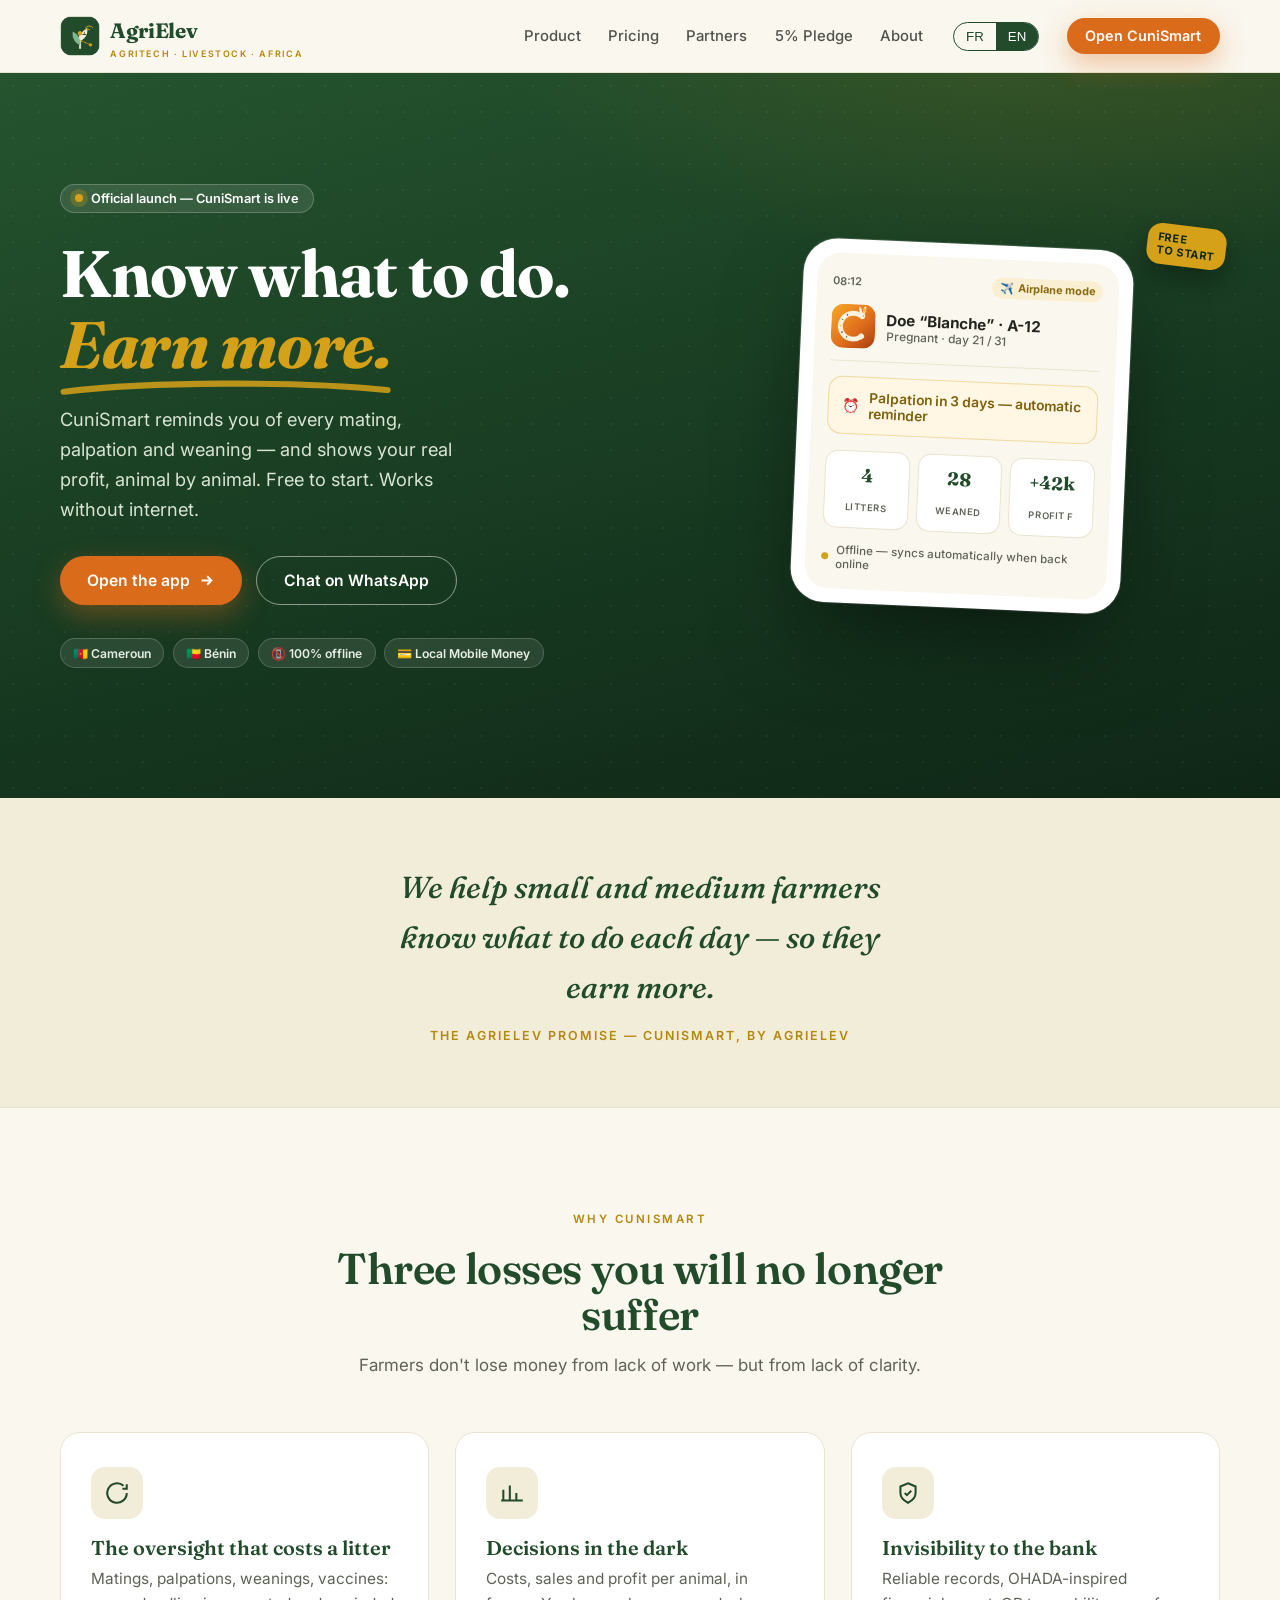
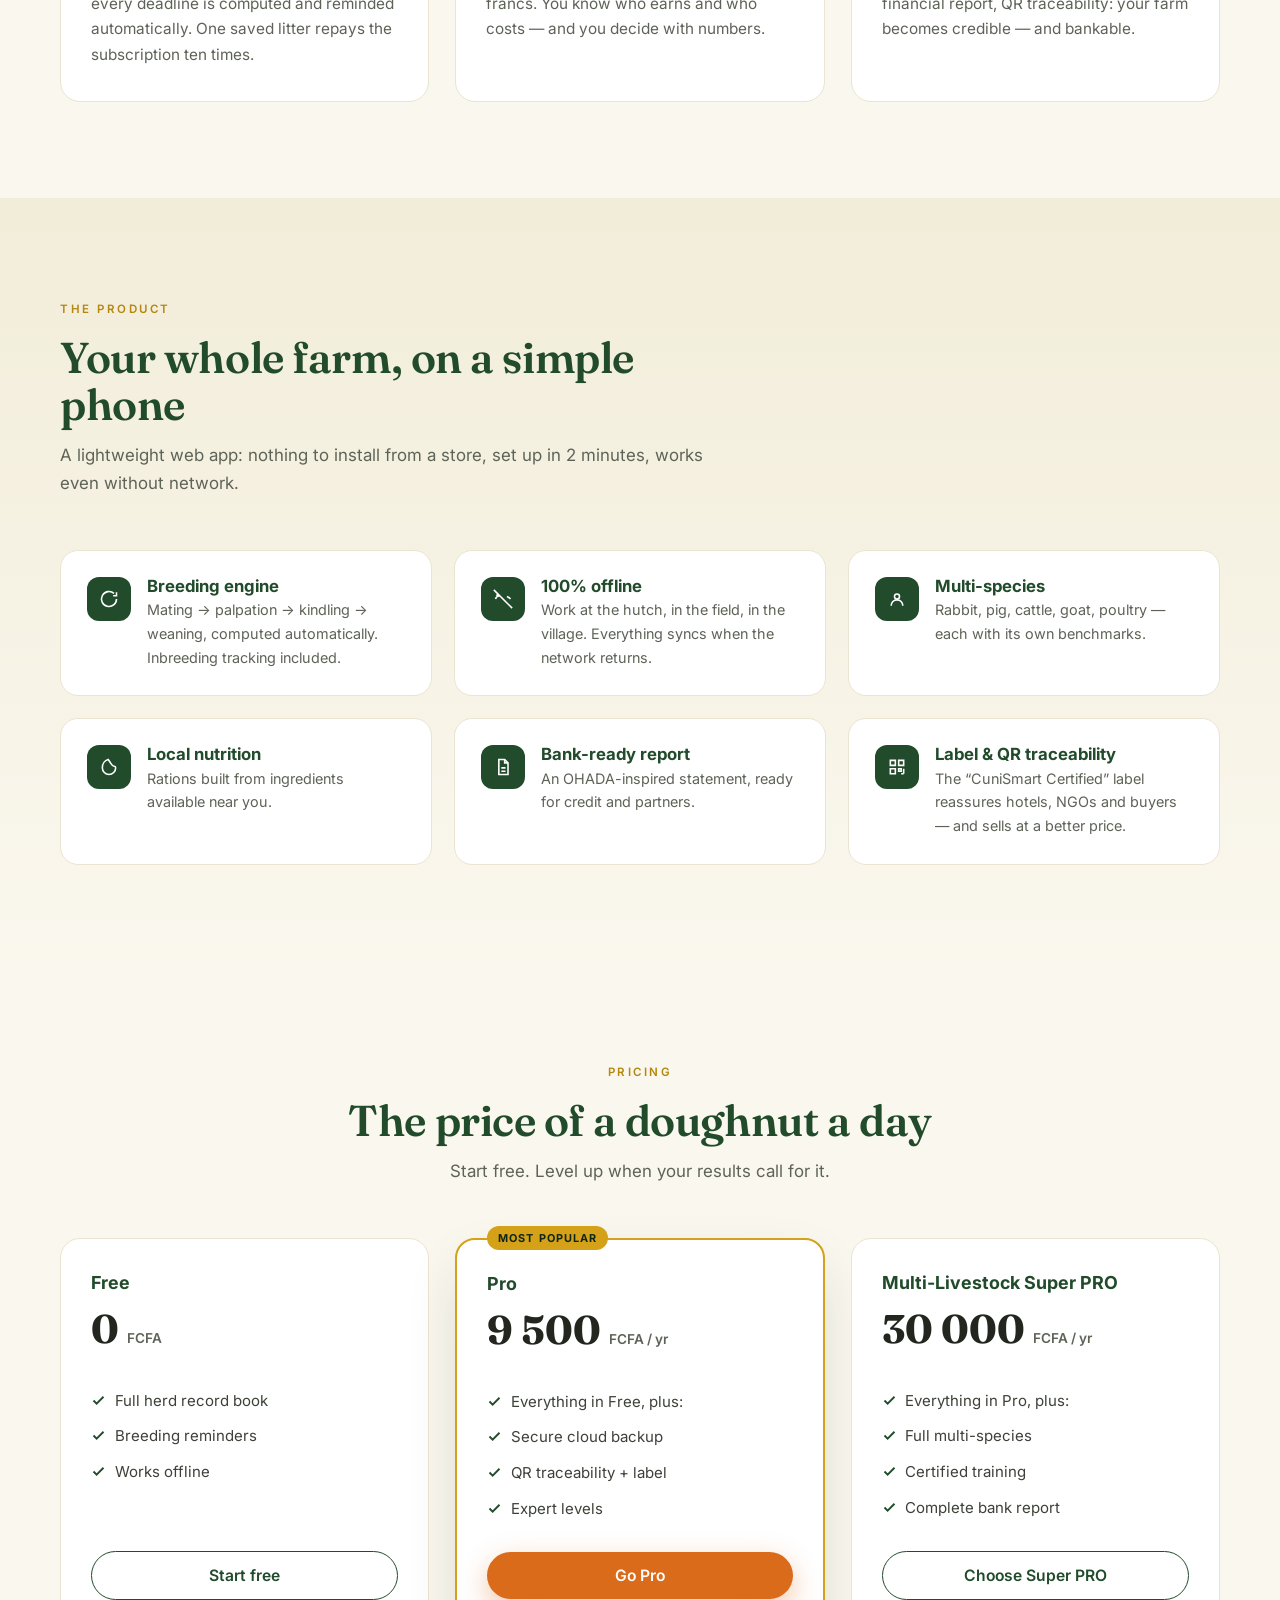
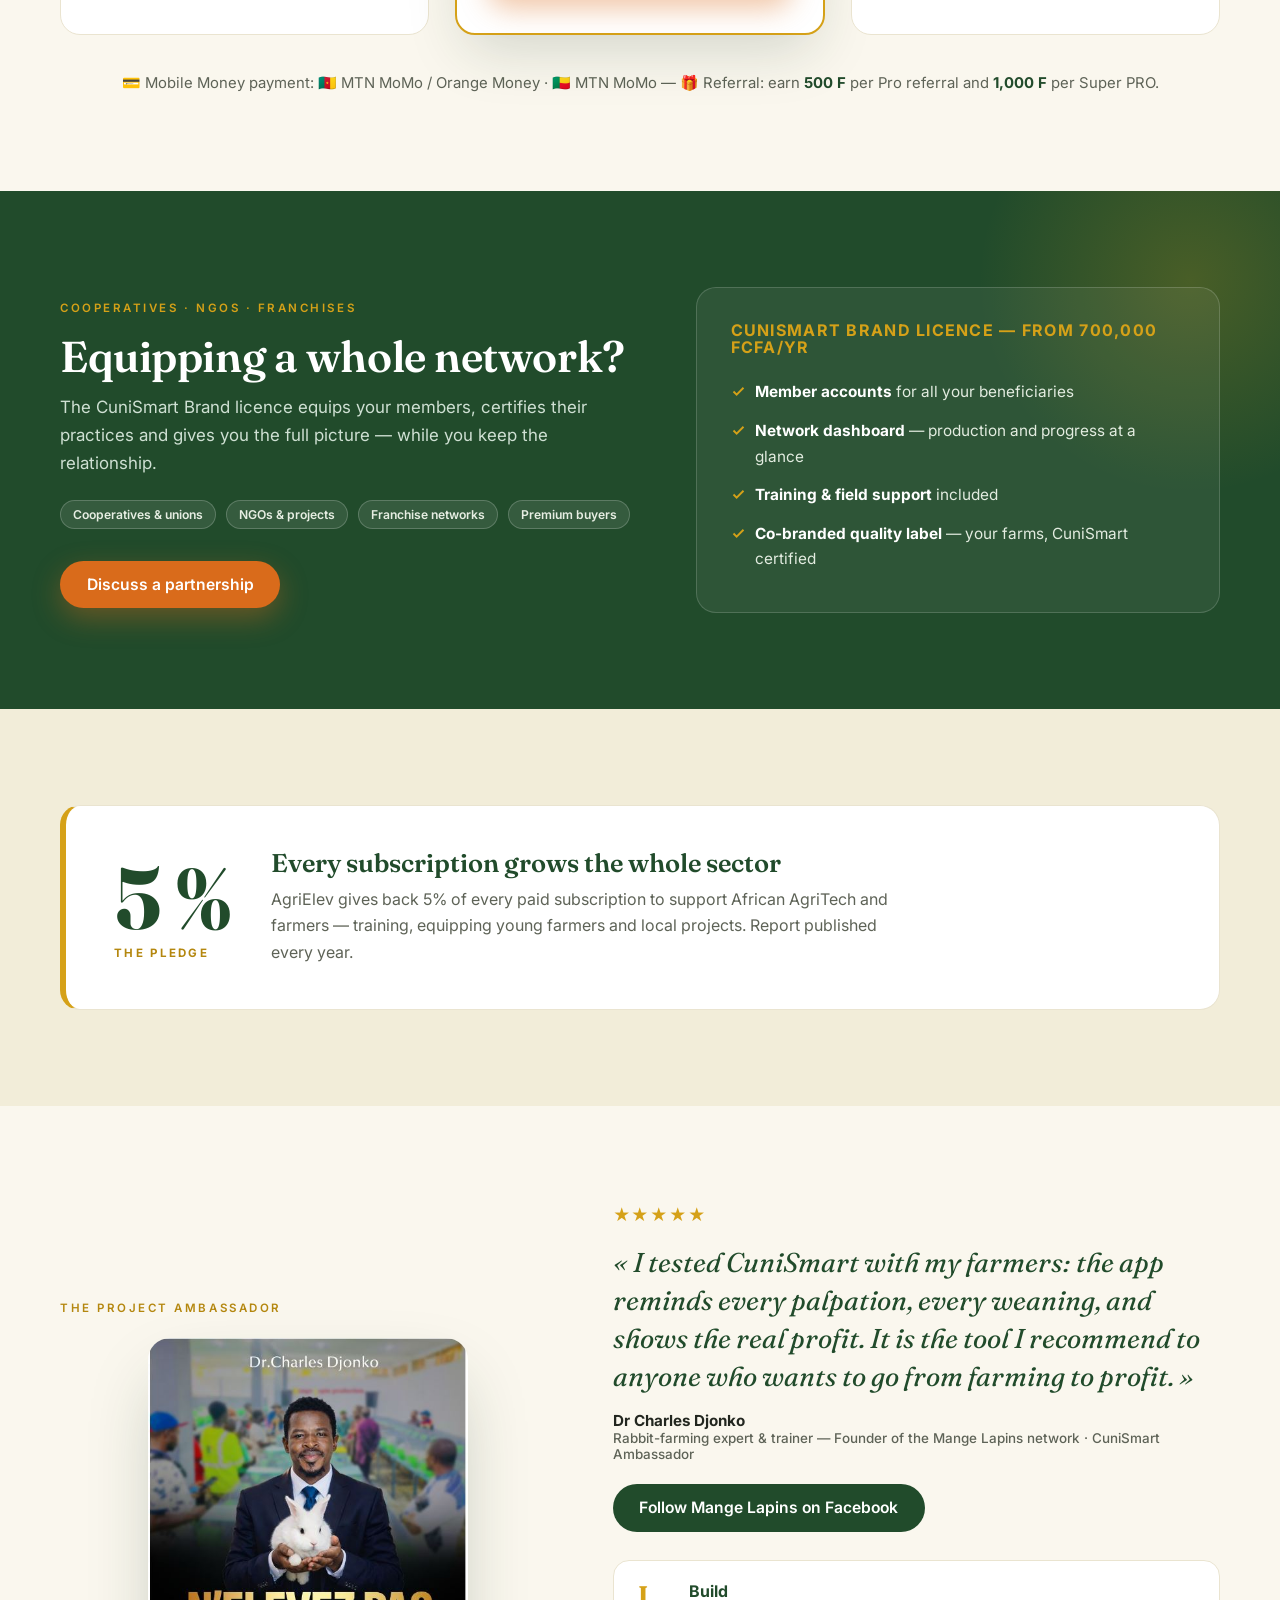
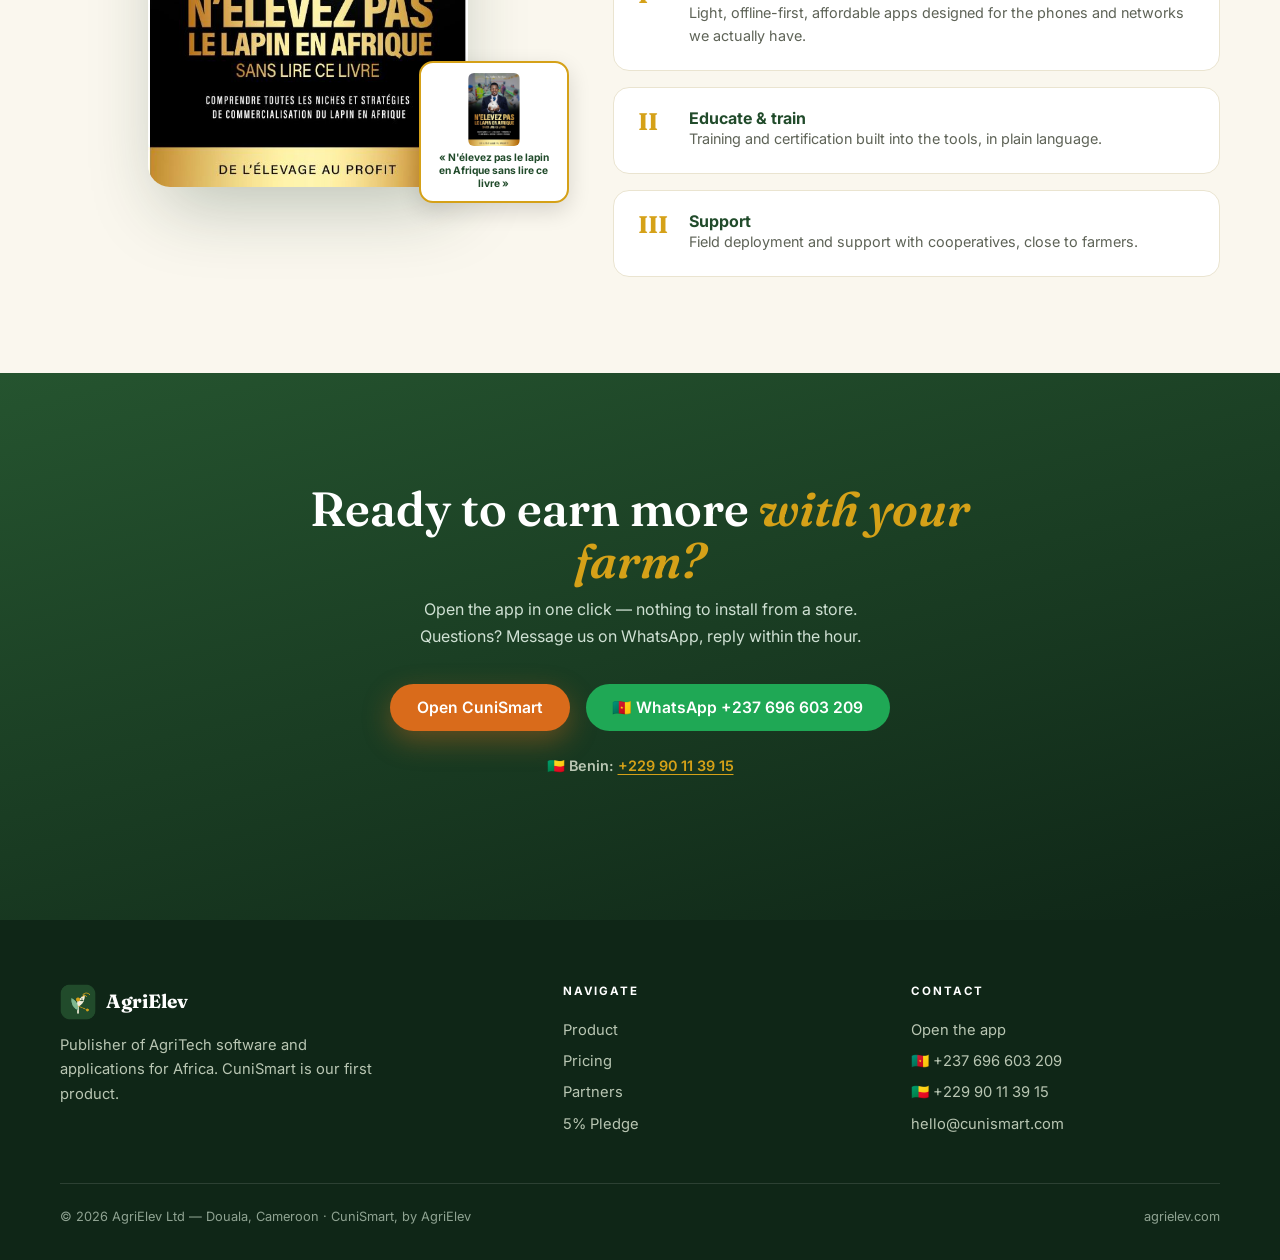
==== commit e3dd454b: "Add files via upload" ====
--- a/index.html
+++ b/index.html
@@ -179,6 +179,12 @@
 
 /* Fondateur */
 .fondateur{background:var(--papier)}
+.fd-photo-wrap{position:relative;display:flex;justify-content:center}
+.fd-photo{width:min(320px,88vw);border-radius:22px;box-shadow:0 32px 72px -16px rgba(22,55,31,.28);object-fit:cover;display:block}
+.fd-book-badge{position:absolute;bottom:-16px;right:-12px;background:#fff;border:2px solid var(--or);border-radius:14px;padding:10px 12px;box-shadow:0 8px 22px rgba(0,0,0,.14);max-width:150px;text-align:center}
+.fd-book-badge img{width:52px;border-radius:6px;margin:0 auto 5px;display:block}
+.fd-book-badge p{font:700 .64rem/1.3 Inter;color:var(--vert);margin:0}
+.fd-stars{color:var(--or);font-size:1.05rem;letter-spacing:.1em;margin-bottom:.8rem}
 .fd-in{display:grid;grid-template-columns:.9fr 1.1fr;gap:56px;align-items:center}
 .fd-quote{font-family:Fraunces,serif;font-size:clamp(1.3rem,2.4vw,1.7rem);font-style:italic;color:var(--vert);line-height:1.4}
 .fd-quote:before{content:"« "}.fd-quote:after{content:" »"}
@@ -438,14 +444,25 @@
   <div class="wrap fd-in">
     <div class="rv">
       <span class="eyebrow" data-i18n="fdEye">L'ambassadeur du projet</span>
+      <div class="fd-photo-wrap" style="margin-top:1.2rem">
+        <img class="fd-photo" src="[data-uri]" alt="Dr Charles Djonko — expert cunicole, auteur et fondateur du réseau Mange Lapins, tenant un lapin blanc">
+        <div class="fd-book-badge">
+          <img src="[data-uri]" alt="Couverture livre Dr Charles Djonko">
+          <p>« N'élevez pas le lapin en Afrique sans lire ce livre »</p>
+        </div>
+      </div>
+    </div>
+    <div>
+      <div class="fd-stars">★★★★★</div>
       <p class="fd-quote" data-i18n="fdQuote">J'ai testé CuniSmart avec mes éleveurs : l'application rappelle chaque palpation, chaque sevrage, et montre la marge réelle. C'est l'outil que je recommande à tous ceux qui veulent passer de l'élevage au profit.</p>
-      <div class="fd-name">Dr Charles Djonko</div>
+      <div class="fd-name" style="margin-top:1rem">Dr Charles Djonko</div>
       <div class="fd-role" data-i18n="fdRole">Expert cunicole & formateur — Fondateur du réseau Mange Lapins · Ambassadeur CuniSmart</div>
-    </div>
-    <div class="metiers">
-      <div class="metier rv"><div class="n">I</div><div><h3 data-i18n="m1t">Développer</h3><p data-i18n="m1d">Des applications légères, hors-ligne et abordables, pensées pour les téléphones et les réseaux d'ici.</p></div></div>
-      <div class="metier rv"><div class="n">II</div><div><h3 data-i18n="m2t">Éduquer & former</h3><p data-i18n="m2d">Formations et certification intégrées aux outils, en français simple et en langues locales.</p></div></div>
-      <div class="metier rv"><div class="n">III</div><div><h3 data-i18n="m3t">Accompagner</h3><p data-i18n="m3d">Déploiement et support sur le terrain, avec les coopératives, au plus près des éleveurs.</p></div></div>
+      <a class="btn btn-vert" href="https://www.facebook.com/profile.php?id=100063597685091" target="_blank" rel="noopener" data-i18n="fdBtn" style="margin-top:1.4rem;display:inline-flex">Suivre Mange Lapins sur Facebook</a>
+      <div class="metiers" style="margin-top:1.8rem">
+        <div class="metier rv"><div class="n">I</div><div><h3 data-i18n="m1t">Développer</h3><p data-i18n="m1d">Des applications légères, hors-ligne et abordables, pensées pour les téléphones et les réseaux d'ici.</p></div></div>
+        <div class="metier rv"><div class="n">II</div><div><h3 data-i18n="m2t">Éduquer & former</h3><p data-i18n="m2d">Formations et certification intégrées aux outils, en français simple et en langues locales.</p></div></div>
+        <div class="metier rv"><div class="n">III</div><div><h3 data-i18n="m3t">Accompagner</h3><p data-i18n="m3d">Déploiement et support sur le terrain, avec les coopératives, au plus près des éleveurs.</p></div></div>
+      </div>
     </div>
   </div>
 </section>
@@ -540,6 +557,7 @@
   fdEye:"The project ambassador",
   fdQuote:"I tested CuniSmart with my farmers: the app reminds every palpation, every weaning, and shows the real profit. It is the tool I recommend to anyone who wants to go from farming to profit.",
   fdRole:"Rabbit-farming expert & trainer — Founder of the Mange Lapins network · CuniSmart Ambassador",
+  fdBtn:"Follow Mange Lapins on Facebook",
   m1t:"Build",m1d:"Light, offline-first, affordable apps designed for the phones and networks we actually have.",
   m2t:"Educate & train",m2d:"Training and certification built into the tools, in plain language.",
   m3t:"Support",m3d:"Field deployment and support with cooperatives, close to farmers.",
@@ -588,4 +606,4 @@
 });
 </script>
 </body>
-</html>
+</html>
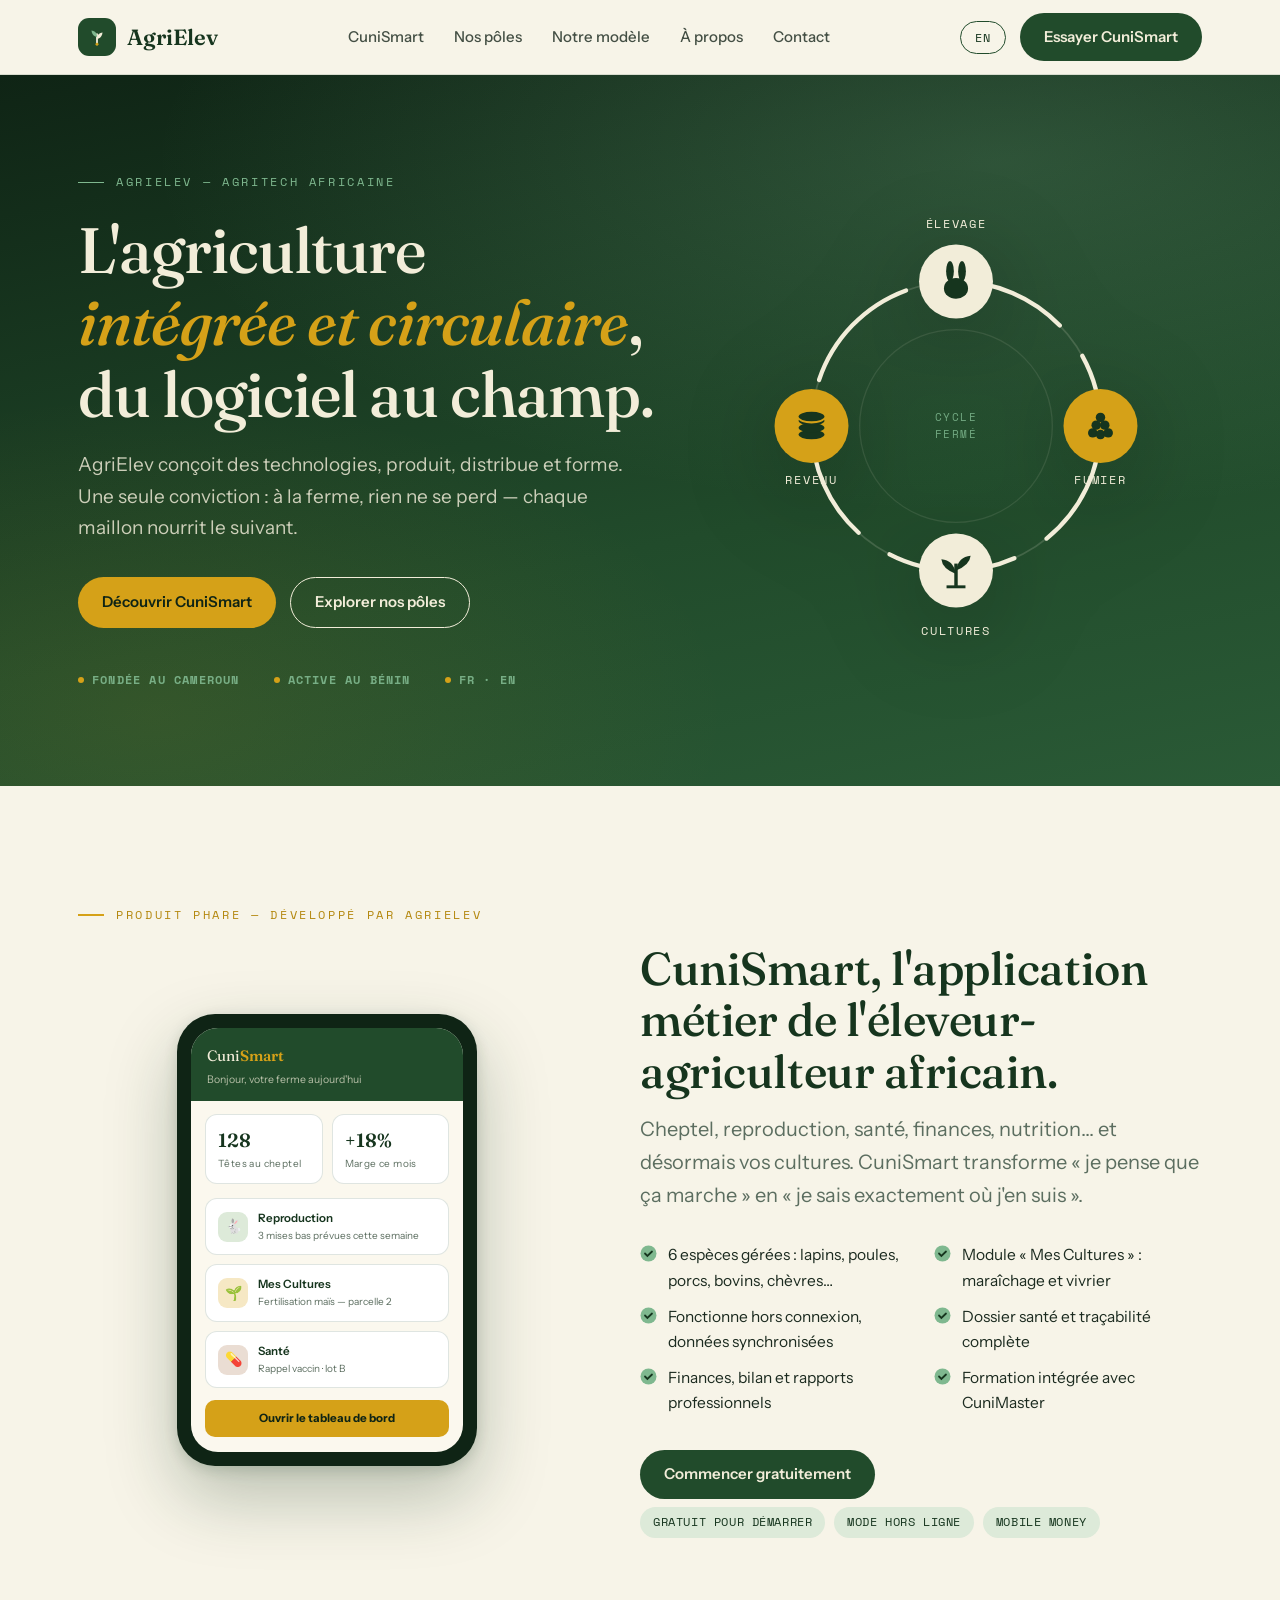
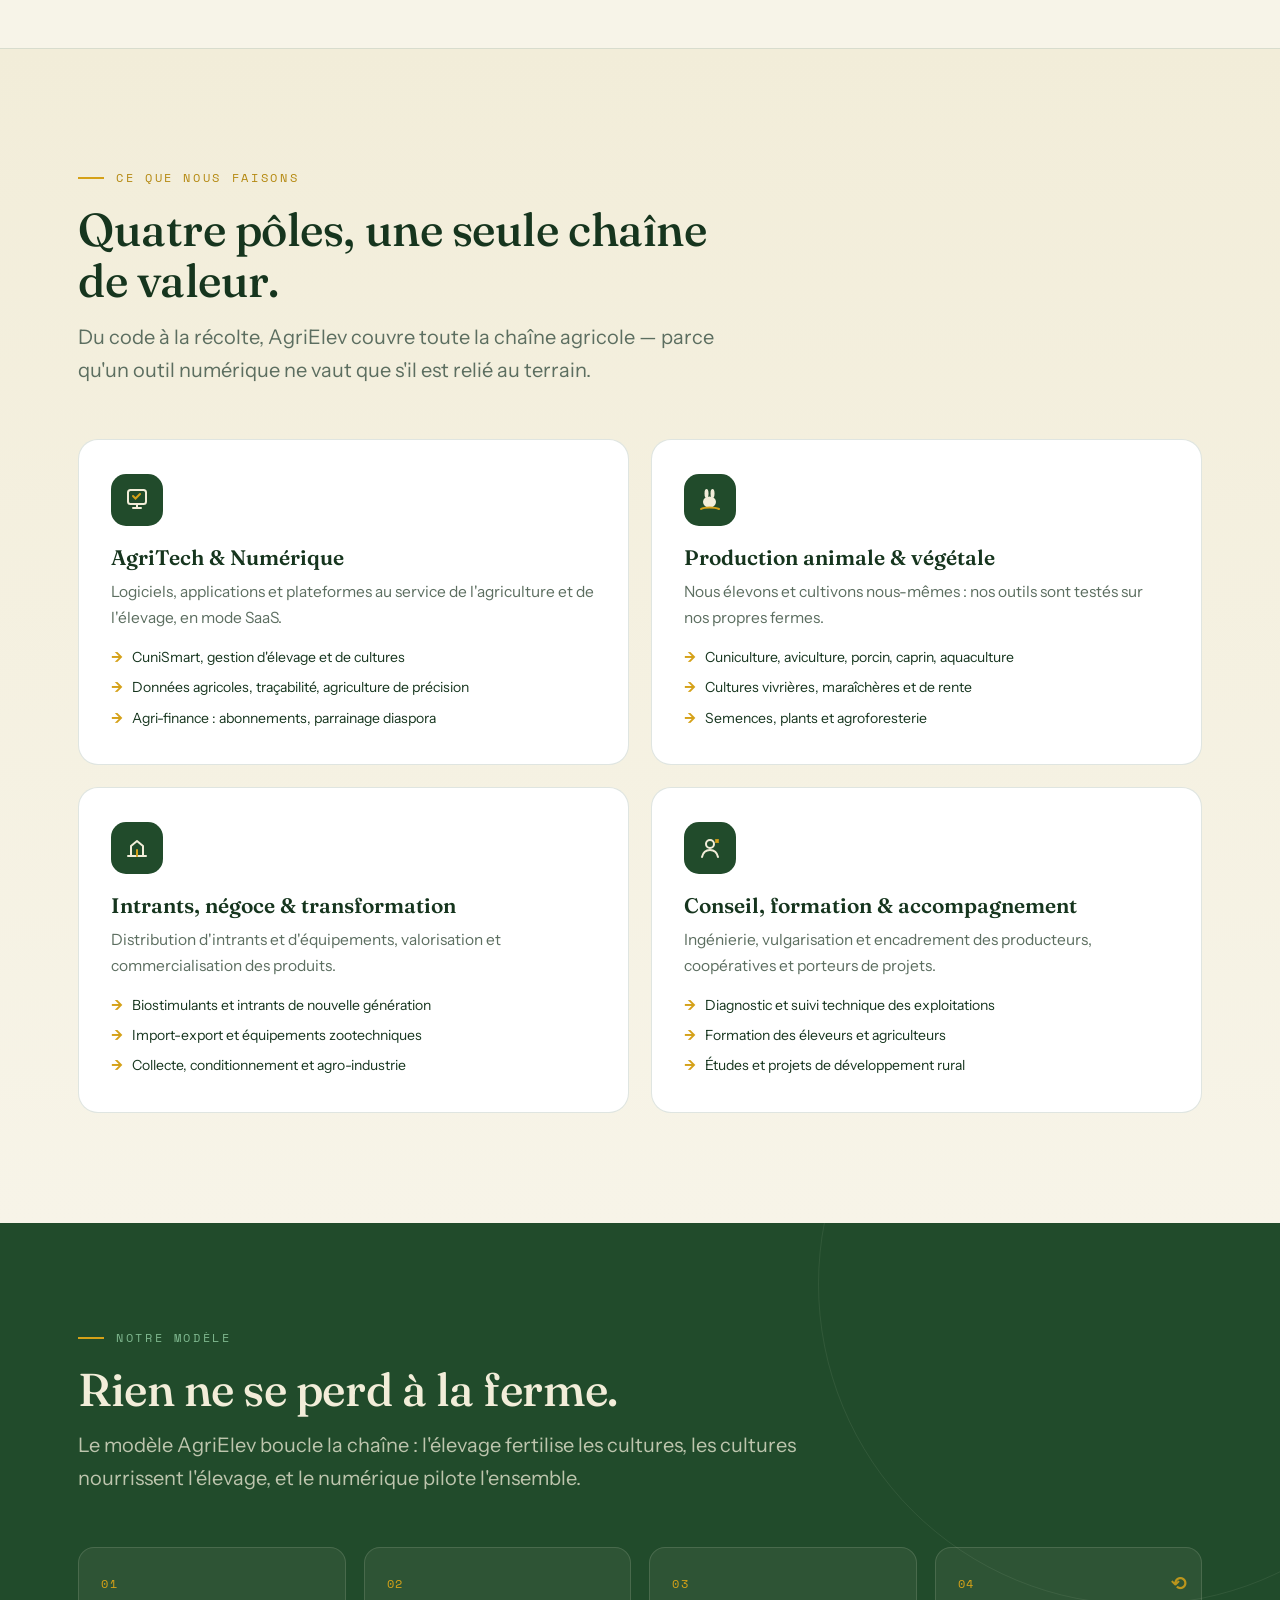
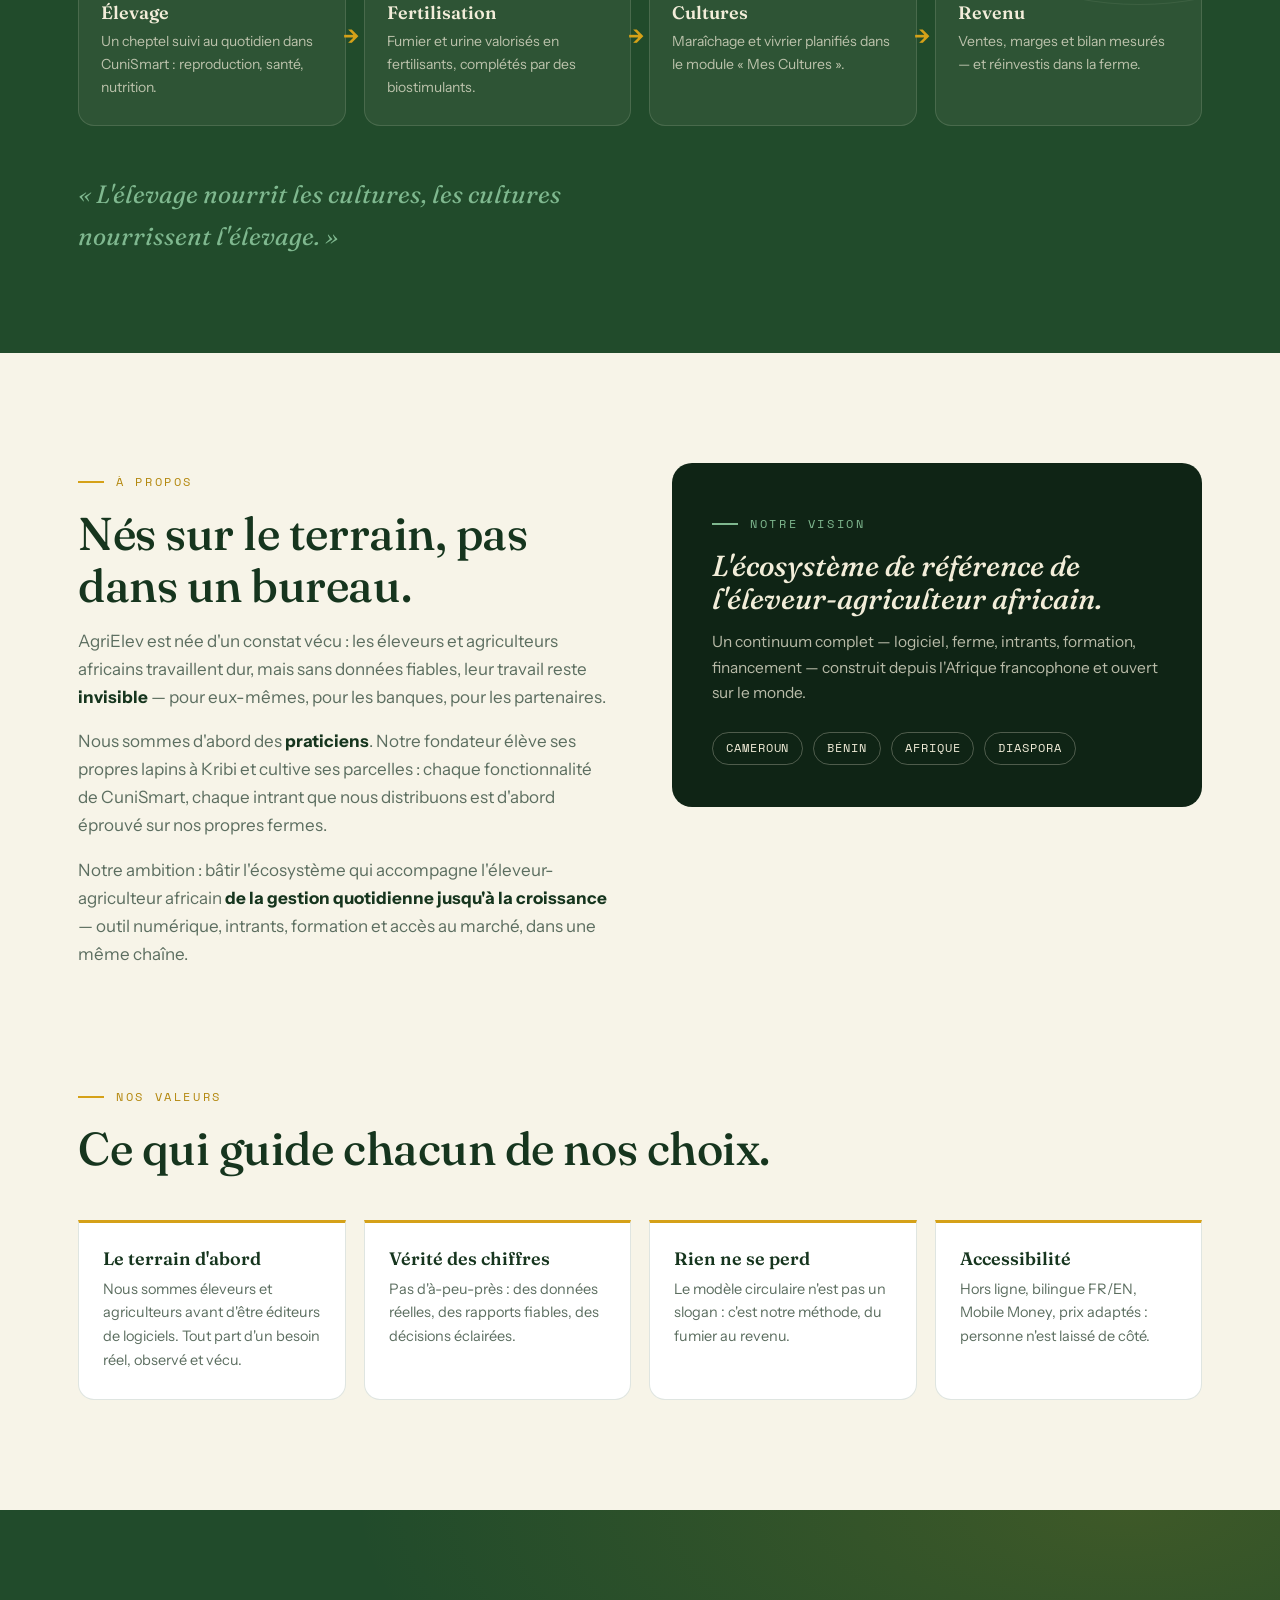
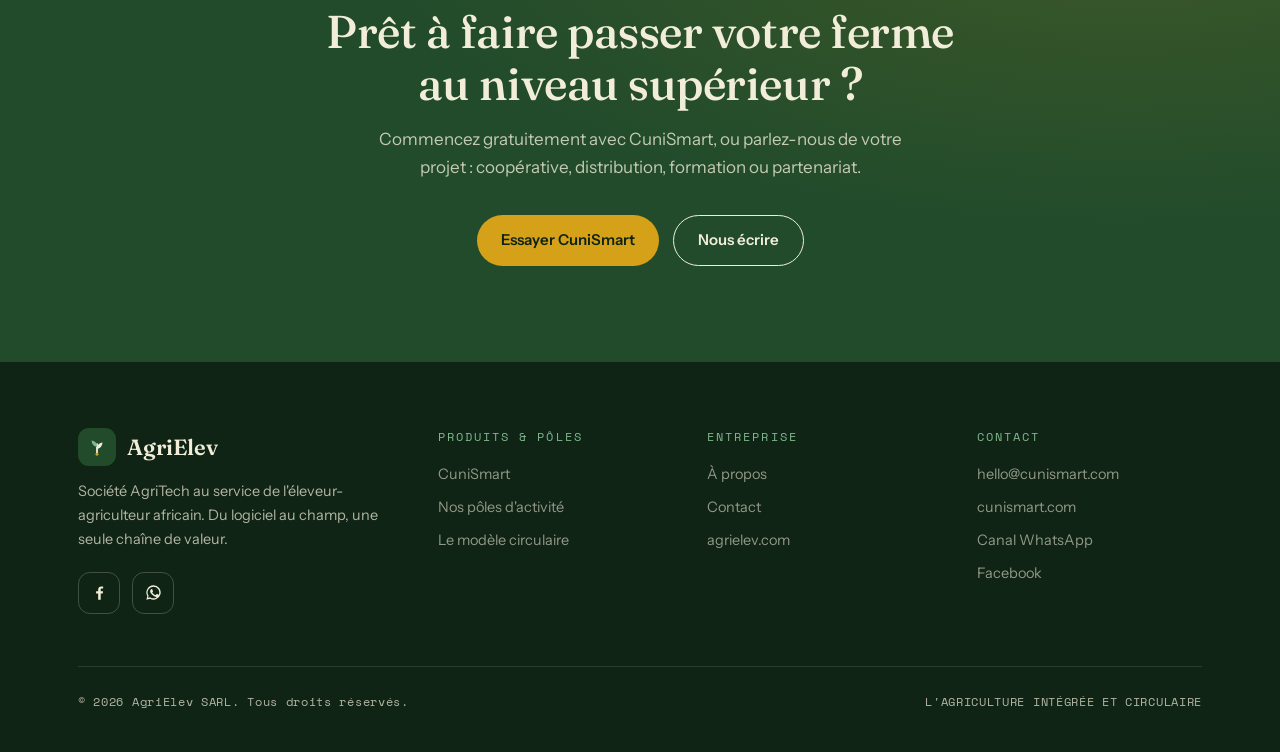
==== commit 95727da7: "Update index.html" ====
--- a/index.html
+++ b/index.html
@@ -1,609 +1,818 @@
 <!DOCTYPE html>
 <html lang="fr">
 <head>
-<meta charset="utf-8">
-<meta name="viewport" content="width=device-width, initial-scale=1">
-<title>AgriElev — Logiciels AgriTech pour l'Afrique | CuniSmart</title>
-<meta name="description" content="Nous aidons les petits et moyens éleveurs à savoir quoi faire chaque jour pour gagner plus. CuniSmart : gratuit pour commencer, fonctionne sans internet. Cameroun & Bénin.">
-<meta property="og:title" content="AgriElev — Sache quoi faire. Gagne plus.">
-<meta property="og:description" content="CuniSmart, l'application d'élevage qui marche même sans internet. Gratuite pour commencer. Cameroun & Bénin.">
-<meta property="og:type" content="website">
-<meta property="og:url" content="https://agrielev.com">
-<link rel="icon" href="[data-uri]">
+<meta charset="UTF-8">
+<meta name="viewport" content="width=device-width, initial-scale=1.0">
+<title>AgriElev — L'agriculture intégrée et circulaire</title>
+<meta name="description" content="AgriElev conçoit des technologies, produit, distribue et forme — du logiciel au champ. Premier produit : CuniSmart, l'application de gestion d'élevage.">
 <link rel="preconnect" href="https://fonts.googleapis.com">
 <link rel="preconnect" href="https://fonts.gstatic.com" crossorigin>
-<link href="https://fonts.googleapis.com/css2?family=Fraunces:opsz,wght@9..144,500;9..144,600;9..144,700&family=Inter:wght@400;500;600;700&display=swap" rel="stylesheet">
+<link href="https://fonts.googleapis.com/css2?family=Fraunces:opsz,wght@9..144,400;9..144,500;9..144,600&family=Instrument+Sans:wght@400;500;600;700&family=Space+Mono&display=swap" rel="stylesheet">
 <style>
 :root{
-  --vert:#214B2B; --vert-d:#16371F; --vert-xd:#0F2617;
-  --or:#D5A118; --or-d:#B4870F;
-  --creme:#F2EDD9; --papier:#FAF7EE; --blanc:#FFFFFF;
-  --orange:#D96B1B; --orange-d:#B94D13;
-  --sauge:#7FB88F; --encre:#22261F; --gris:#5E6357;
-  --ombre:0 24px 60px -12px rgba(22,55,31,.18);
-  --r:20px;
-}
-*{box-sizing:border-box;margin:0}
+  --forest:#214B2B;
+  --forest-deep:#16351E;
+  --forest-ink:#0F2415;
+  --cream:#F2EDD9;
+  --cream-soft:#F7F4E8;
+  --leaf:#7FB88F;
+  --leaf-soft:#DDEAD9;
+  --gold:#D5A118;
+  --gold-deep:#B4880F;
+  --ink:#1C2B20;
+  --muted:#5C6E60;
+  --hair:rgba(33,75,43,.14);
+  --radius:20px;
+  --max:1180px;
+}
+*{margin:0;padding:0;box-sizing:border-box}
 html{scroll-behavior:smooth}
-body{font-family:Inter,system-ui,sans-serif;color:var(--encre);background:var(--papier);line-height:1.65;-webkit-font-smoothing:antialiased}
-h1,h2,h3,.display{font-family:Fraunces,Georgia,serif;line-height:1.08;font-weight:600}
+body{
+  font-family:'Instrument Sans',system-ui,sans-serif;
+  background:var(--cream-soft);
+  color:var(--ink);
+  line-height:1.65;
+  font-size:17px;
+  -webkit-font-smoothing:antialiased;
+}
+::selection{background:var(--gold);color:var(--forest-ink)}
+img{max-width:100%;display:block}
 a{color:inherit;text-decoration:none}
-img{max-width:100%;display:block}
-.wrap{width:min(1160px,91%);margin:0 auto}
-section{padding:96px 0}
-.eyebrow{font:600 .72rem/1 Inter;letter-spacing:.22em;text-transform:uppercase;color:var(--or-d)}
-.eyebrow.dark{color:var(--or)}
-
-/* Buttons */
-.btn{display:inline-flex;align-items:center;gap:.55em;font:600 .98rem/1 Inter;padding:1em 1.7em;border-radius:999px;border:none;cursor:pointer;transition:transform .18s cubic-bezier(.34,1.56,.64,1),box-shadow .18s,background .18s}
-.btn:focus-visible{outline:3px solid var(--or);outline-offset:3px}
-.btn-app{background:var(--orange);color:#fff;box-shadow:0 10px 28px rgba(217,107,27,.38)}
-.btn-app:hover{background:var(--orange-d);transform:translateY(-2px) scale(1.02)}
-.btn-wa{background:#1FA855;color:#fff}
-.btn-wa:hover{transform:translateY(-2px);box-shadow:0 10px 24px rgba(31,168,85,.35)}
-.btn-ghost{background:transparent;border:1.5px solid rgba(255,255,255,.5);color:#fff}
-.btn-ghost:hover{background:rgba(255,255,255,.1)}
-.btn-vert{background:var(--vert);color:#fff}
-.btn-vert:hover{background:var(--vert-d);transform:translateY(-2px)}
-.btn-line{background:transparent;border:1.5px solid var(--vert);color:var(--vert)}
-.btn-line:hover{background:var(--vert);color:#fff}
-
-/* NAV */
-.nav{position:sticky;top:0;z-index:60;background:rgba(250,247,238,.92);backdrop-filter:blur(12px);border-bottom:1px solid #E7E1CD}
-.nav-in{display:flex;align-items:center;gap:.7rem;padding:.85rem 0}
-.brand{display:flex;align-items:center;gap:.65rem}
-.brand img{width:40px;height:40px;border-radius:10px}
-.brand-name{font-family:Fraunces,serif;font-weight:700;font-size:1.3rem;color:var(--vert);letter-spacing:-.01em}
-.brand-tag{display:block;font:600 .56rem/1 Inter;letter-spacing:.18em;color:var(--or-d);margin-top:2px}
-.links{display:flex;gap:1.7rem;margin-left:auto;font:500 .93rem Inter}
-.links a{color:var(--encre);opacity:.78;position:relative;padding:4px 0}
-.links a:after{content:"";position:absolute;left:0;bottom:0;width:0;height:2px;background:var(--or);transition:width .25s}
-.links a:hover{opacity:1}
-.links a:hover:after{width:100%}
-.lang{display:flex;border:1.5px solid var(--vert);border-radius:999px;overflow:hidden;margin-left:1.2rem;font:600 .78rem Inter}
-.lang button{border:0;background:transparent;color:var(--vert);padding:.45em .9em;cursor:pointer}
-.lang button.on{background:var(--vert);color:#fff}
-.nav .btn-app{margin-left:1rem;padding:.75em 1.3em;font-size:.9rem}
-.burger{display:none;background:none;border:0;cursor:pointer;margin-left:auto;padding:.4rem}
-.burger span{display:block;width:25px;height:2.6px;background:var(--vert);margin:5px 0;border-radius:2px}
-
-/* HERO */
-.hero{background:
-  radial-gradient(1100px 500px at 85% -10%, rgba(213,161,24,.16), transparent 55%),
-  linear-gradient(165deg,#25542F 0%,#16371F 62%,#0F2617 100%);
-  color:#fff;position:relative;overflow:hidden;padding:110px 0 130px}
-.hero:before{content:"";position:absolute;inset:0;opacity:.05;background-image:radial-gradient(#fff 1px,transparent 1px);background-size:26px 26px;pointer-events:none}
-.hero-grid{display:grid;grid-template-columns:1.06fr .94fr;gap:64px;align-items:center;position:relative}
-.pill{display:inline-flex;align-items:center;gap:.6em;background:rgba(255,255,255,.1);border:1px solid rgba(255,255,255,.22);border-radius:999px;padding:.5em 1.1em;font:600 .8rem Inter;margin-bottom:1.6rem}
-.pill .dot{width:8px;height:8px;border-radius:50%;background:var(--or);box-shadow:0 0 0 5px rgba(213,161,24,.25);animation:pulse 2s infinite}
-@keyframes pulse{0%,100%{box-shadow:0 0 0 4px rgba(213,161,24,.28)}50%{box-shadow:0 0 0 9px rgba(213,161,24,.08)}}
-.hero h1{font-size:clamp(2.5rem,5.3vw,4.1rem);font-weight:700;letter-spacing:-.015em;margin-bottom:.35em}
-.hero h1 em{font-style:italic;color:var(--or);position:relative;white-space:nowrap}
-.hero h1 em svg{position:absolute;left:0;bottom:-.18em;width:100%;height:.32em}
-.hero .sub{font-size:1.14rem;color:#D9E4D4;max-width:38ch;margin:1.1rem 0 2rem}
-.hero-cta{display:flex;flex-wrap:wrap;gap:.9rem}
-.chips{display:flex;flex-wrap:wrap;gap:.55rem;margin-top:2.1rem}
-.chip{font:600 .76rem Inter;background:rgba(255,255,255,.09);border:1px solid rgba(255,255,255,.18);border-radius:999px;padding:.5em 1em;color:#E7EEE3}
-
-/* Phone mockup — the signature */
-.phone-zone{position:relative;display:flex;justify-content:center}
-.phone{width:min(330px,84vw);background:#fff;border-radius:34px;padding:14px;box-shadow:0 40px 90px -20px rgba(0,0,0,.5), 0 0 0 1px rgba(255,255,255,.14);transform:rotate(2.5deg);animation:floaty 7s ease-in-out infinite}
-@keyframes floaty{0%,100%{transform:rotate(2.5deg) translateY(0)}50%{transform:rotate(2.2deg) translateY(-12px)}}
-.ph-screen{background:var(--papier);border-radius:24px;padding:18px 16px;color:var(--encre)}
-.ph-status{display:flex;justify-content:space-between;align-items:center;font:600 .68rem Inter;color:var(--gris);margin-bottom:12px}
-.ph-avion{display:inline-flex;align-items:center;gap:.4em;background:#FBEFD3;color:#8a6a10;border-radius:999px;padding:.3em .7em;font-weight:700}
-.ph-head{display:flex;gap:.7rem;align-items:center;border-bottom:1px solid #EAE4D0;padding-bottom:.8rem}
-.ph-ic{width:44px;height:44px;border-radius:12px}
-.ph-name{font:700 .95rem Inter}
-.ph-sub{font:500 .74rem Inter;color:var(--gris)}
-.ph-alert{display:flex;gap:.6rem;align-items:center;background:#FFF6E4;border:1px solid #EFD9A0;border-radius:14px;padding:.75rem .85rem;margin:.95rem 0;font:600 .86rem Inter;color:#7d600c;animation:blink 3.2s ease-in-out infinite}
-@keyframes blink{0%,100%{border-color:#EFD9A0}50%{border-color:var(--or)}}
-.ph-stats{display:flex;gap:.5rem}
-.ph-stat{flex:1;background:#fff;border:1px solid #EAE4D0;border-radius:13px;padding:.6rem .3rem;text-align:center}
-.ph-stat b{font-family:Fraunces,serif;font-size:1.15rem;color:var(--vert);display:block}
-.ph-stat span{font:600 .58rem Inter;letter-spacing:.06em;color:var(--gris);text-transform:uppercase}
-.ph-sync{display:flex;align-items:center;gap:.5rem;font:500 .72rem Inter;color:var(--gris);margin-top:.95rem}
-.ph-sync .d{width:7px;height:7px;border-radius:50%;background:var(--or)}
-.stamp{position:absolute;right:-6px;top:-18px;background:var(--or);color:var(--vert-xd);font:700 .68rem/1.2 Inter;letter-spacing:.06em;padding:.7em .95em;border-radius:14px;transform:rotate(7deg);box-shadow:0 10px 24px rgba(0,0,0,.3)}
-
-/* PROMESSE band */
-.promesse{background:var(--creme);padding:64px 0;border-bottom:1px solid #E7E1CD}
-.promesse .wrap{text-align:center}
-.promesse p{font-family:Fraunces,serif;font-size:clamp(1.35rem,2.6vw,1.9rem);font-weight:500;color:var(--vert);max-width:26ch;margin:0 auto;font-style:italic}
-.promesse .sig{font:600 .78rem Inter;letter-spacing:.16em;text-transform:uppercase;color:var(--or-d);margin-top:1rem;font-style:normal}
-
-/* SECTIONS shared */
-.sec-head{max-width:660px;margin-bottom:52px}
-.sec-head h2{font-size:clamp(1.9rem,3.6vw,2.7rem);color:var(--vert);margin:.35em 0 .3em;letter-spacing:-.01em}
-.sec-head p{color:var(--gris);font-size:1.06rem}
-.center{text-align:center;margin-inline:auto}
-
-/* 3 pertes */
-.pertes{background:var(--papier)}
-.p-grid{display:grid;grid-template-columns:repeat(3,1fr);gap:26px}
-.p-card{background:#fff;border:1px solid #EAE4D0;border-radius:var(--r);padding:34px 30px;transition:transform .2s,box-shadow .2s;position:relative;overflow:hidden}
-.p-card:hover{transform:translateY(-5px);box-shadow:var(--ombre)}
-.p-card:before{content:"";position:absolute;top:0;left:0;right:0;height:4px;background:var(--or);transform:scaleX(0);transform-origin:left;transition:transform .3s}
-.p-card:hover:before{transform:scaleX(1)}
-.p-ic{width:52px;height:52px;border-radius:14px;background:var(--creme);display:grid;place-items:center;color:var(--vert);margin-bottom:18px}
-.p-card h3{font-size:1.25rem;color:var(--vert);margin-bottom:.45rem}
-.p-card p{color:var(--gris);font-size:.96rem}
-
-/* PRODUIT */
-.produit{background:linear-gradient(180deg,var(--creme) 0%,var(--papier) 100%)}
-.f-grid{display:grid;grid-template-columns:repeat(3,1fr);gap:22px}
-.feat{background:#fff;border:1px solid #EAE4D0;border-radius:18px;padding:26px;display:flex;gap:1rem;transition:border-color .2s}
-.feat:hover{border-color:var(--or)}
-.feat .ic{flex:none;width:44px;height:44px;border-radius:12px;background:var(--vert);color:#fff;display:grid;place-items:center}
-.feat h3{font-size:1.05rem;color:var(--vert);font-family:Inter;font-weight:700;margin-bottom:.2rem}
-.feat p{font-size:.9rem;color:var(--gris)}
-
-/* TARIFS */
-.tarifs{background:var(--papier)}
-.t-grid{display:grid;grid-template-columns:repeat(3,1fr);gap:26px;align-items:stretch}
-.plan{background:#fff;border:1px solid #EAE4D0;border-radius:var(--r);padding:34px 30px;display:flex;flex-direction:column;position:relative}
-.plan.star{border:2px solid var(--or);box-shadow:var(--ombre)}
-.plan .tag{position:absolute;top:-14px;left:30px;background:var(--or);color:var(--vert-xd);font:700 .68rem Inter;letter-spacing:.1em;text-transform:uppercase;padding:.45em 1em;border-radius:999px}
-.plan h3{font-family:Inter;font-weight:700;color:var(--vert);font-size:1.12rem}
-.plan .prix{font-family:Fraunces,serif;font-weight:700;font-size:2.5rem;color:var(--encre);margin:.25rem 0 0}
-.plan .prix small{font:600 .85rem Inter;color:var(--gris)}
-.plan ul{list-style:none;padding:0;margin:1.3rem 0 1.6rem;font-size:.94rem}
-.plan li{display:flex;gap:.55rem;padding:.34rem 0;color:#3d4238}
-.plan li svg{flex:none;margin-top:4px;color:var(--vert)}
-.plan .btn{margin-top:auto;justify-content:center}
-.t-note{text-align:center;margin-top:2.2rem;color:var(--gris);font-size:.93rem}
-.t-note b{color:var(--vert)}
-
-/* B2B */
-.b2b{background:var(--vert);color:#fff;position:relative;overflow:hidden}
-.b2b:before{content:"";position:absolute;right:-140px;top:-140px;width:460px;height:460px;border-radius:50%;background:radial-gradient(circle,rgba(213,161,24,.22),transparent 65%)}
-.b2b .sec-head h2{color:#fff}
-.b2b .sec-head p{color:#CFE0D3}
-.b2b-grid{display:grid;grid-template-columns:1.05fr .95fr;gap:56px;align-items:center;position:relative}
-.b2b-chips{display:flex;flex-wrap:wrap;gap:.6rem;margin:1.4rem 0 2rem}
-.b2b-chips .chip{background:rgba(255,255,255,.09);border-color:rgba(255,255,255,.2)}
-.b2b-card{background:rgba(255,255,255,.06);border:1px solid rgba(255,255,255,.16);border-radius:var(--r);padding:34px}
-.b2b-card h3{color:var(--or);font-family:Inter;font-weight:700;font-size:1rem;letter-spacing:.08em;text-transform:uppercase;margin-bottom:1rem}
-.b2b-card ul{list-style:none;padding:0;font-size:.96rem}
-.b2b-card li{display:flex;gap:.6rem;padding:.42rem 0;color:#E3ECE0}
-.b2b-card li b{color:#fff}
-.b2b-card li svg{flex:none;margin-top:5px;color:var(--or)}
-
-/* Engagement 5% */
-.pledge{background:var(--creme)}
-.pledge-in{display:grid;grid-template-columns:auto 1fr;gap:40px;align-items:center;background:#fff;border:1px solid #EAE4D0;border-left:6px solid var(--or);border-radius:var(--r);padding:44px 48px}
-.pledge .pct{font-family:Fraunces,serif;font-weight:700;font-size:clamp(3.6rem,7vw,5.4rem);color:var(--vert);line-height:1}
-.pledge .pct small{display:block;font:700 .72rem Inter;letter-spacing:.2em;color:var(--or-d);text-transform:uppercase;margin-top:.3rem}
-.pledge h2{font-size:1.6rem;color:var(--vert);margin-bottom:.5rem}
-.pledge p{color:var(--gris);max-width:62ch}
-
-/* Fondateur */
-.fondateur{background:var(--papier)}
-.fd-photo-wrap{position:relative;display:flex;justify-content:center}
-.fd-photo{width:min(320px,88vw);border-radius:22px;box-shadow:0 32px 72px -16px rgba(22,55,31,.28);object-fit:cover;display:block}
-.fd-book-badge{position:absolute;bottom:-16px;right:-12px;background:#fff;border:2px solid var(--or);border-radius:14px;padding:10px 12px;box-shadow:0 8px 22px rgba(0,0,0,.14);max-width:150px;text-align:center}
-.fd-book-badge img{width:52px;border-radius:6px;margin:0 auto 5px;display:block}
-.fd-book-badge p{font:700 .64rem/1.3 Inter;color:var(--vert);margin:0}
-.fd-stars{color:var(--or);font-size:1.05rem;letter-spacing:.1em;margin-bottom:.8rem}
-.fd-in{display:grid;grid-template-columns:.9fr 1.1fr;gap:56px;align-items:center}
-.fd-quote{font-family:Fraunces,serif;font-size:clamp(1.3rem,2.4vw,1.7rem);font-style:italic;color:var(--vert);line-height:1.4}
-.fd-quote:before{content:"« "}.fd-quote:after{content:" »"}
-.fd-name{font:700 .95rem Inter;color:var(--encre);margin-top:1.4rem}
-.fd-role{font:500 .84rem Inter;color:var(--gris)}
-.metiers{display:grid;gap:16px}
-.metier{background:#fff;border:1px solid #EAE4D0;border-radius:16px;padding:22px 24px;display:flex;gap:1.1rem;align-items:flex-start}
-.metier .n{font-family:Fraunces,serif;font-weight:700;font-size:1.5rem;color:var(--or);line-height:1;min-width:1.4em}
-.metier h3{font-family:Inter;font-weight:700;font-size:1rem;color:var(--vert)}
-.metier p{font-size:.9rem;color:var(--gris)}
-
-/* CTA final */
-.final{background:linear-gradient(165deg,#25542F,#0F2617);color:#fff;text-align:center;padding:110px 0}
-.final h2{font-size:clamp(2rem,4vw,3rem);color:#fff;max-width:22ch;margin:0 auto .6rem}
-.final h2 em{font-style:italic;color:var(--or)}
-.final p{color:#CFE0D3;max-width:48ch;margin:0 auto 2.2rem}
-.final .row{display:flex;flex-wrap:wrap;gap:1rem;justify-content:center}
-.final .num{margin-top:1.6rem;font:600 .9rem Inter;color:#B9C6B3}
-.final .num a{color:var(--or);text-decoration:underline;text-underline-offset:3px}
-
-/* FOOTER */
-footer{background:var(--vert-xd);color:#B9C6B3;padding:64px 0 32px;font-size:.92rem}
-.f-grid2{display:grid;grid-template-columns:1.5fr 1fr 1fr;gap:40px}
-.f-brand{display:flex;align-items:center;gap:.6rem;margin-bottom:.8rem}
-.f-brand img{width:36px;height:36px;border-radius:9px}
-.f-brand span{font-family:Fraunces,serif;font-weight:700;font-size:1.2rem;color:#fff}
-footer h4{font:700 .72rem Inter;letter-spacing:.16em;text-transform:uppercase;color:#fff;margin-bottom:1rem}
-footer a{display:block;padding:.22rem 0;color:#B9C6B3}
-footer a:hover{color:var(--or)}
-.f-bottom{border-top:1px solid rgba(255,255,255,.12);margin-top:44px;padding-top:22px;display:flex;justify-content:space-between;flex-wrap:wrap;gap:.6rem;font-size:.8rem;color:#8fa392}
-
-/* Reveal on scroll */
-.rv{opacity:0;transform:translateY(22px);transition:opacity .65s ease,transform .65s ease}
-.rv.in{opacity:1;transform:none}
-@media(prefers-reduced-motion:reduce){.rv{opacity:1;transform:none;transition:none}.phone{animation:none}.pill .dot{animation:none}.ph-alert{animation:none}}
-
-@media(max-width:920px){
-  .links,.nav .btn-app,.lang{display:none}
+.wrap{max-width:var(--max);margin:0 auto;padding:0 28px}
+
+/* ---------- utility type ---------- */
+.eyebrow{
+  font-family:'Space Mono',monospace;font-size:12px;letter-spacing:.22em;
+  text-transform:uppercase;color:var(--gold-deep);display:inline-flex;
+  align-items:center;gap:12px;
+}
+.eyebrow::before{content:"";width:26px;height:1.5px;background:var(--gold)}
+h1,h2,h3,.display{font-family:'Fraunces',serif;font-weight:500;line-height:1.12;color:var(--forest-deep)}
+h2{font-size:clamp(30px,4.2vw,46px);letter-spacing:-.01em}
+h3{font-size:21px;font-weight:600}
+.lead{font-size:clamp(17px,2vw,20px);color:var(--muted);max-width:56ch}
+
+/* ---------- header ---------- */
+header{
+  position:sticky;top:0;z-index:50;
+  background:rgba(247,244,232,.86);backdrop-filter:blur(14px);
+  border-bottom:1px solid var(--hair);
+}
+.nav{display:flex;align-items:center;justify-content:space-between;height:74px}
+.logo{display:flex;align-items:center;gap:11px;font-family:'Fraunces',serif;font-size:22px;font-weight:600;color:var(--forest-deep)}
+.logo-mark{width:38px;height:38px;border-radius:11px;background:var(--forest);display:grid;place-items:center;flex:none}
+.logo-mark svg{width:22px;height:22px}
+.nav-links{display:flex;gap:30px;align-items:center;font-size:15px;font-weight:500}
+.nav-links a{color:var(--ink);opacity:.82;transition:opacity .2s}
+.nav-links a:hover{opacity:1}
+.nav-cta{display:flex;align-items:center;gap:14px}
+.lang{
+  font-family:'Space Mono',monospace;font-size:12px;letter-spacing:.08em;
+  border:1.5px solid var(--forest);border-radius:99px;padding:7px 14px;
+  background:none;cursor:pointer;color:var(--forest-deep);transition:.2s;
+}
+.lang:hover{background:var(--forest);color:var(--cream)}
+.btn{
+  display:inline-flex;align-items:center;gap:9px;border-radius:99px;
+  padding:12px 24px;font-weight:600;font-size:15px;transition:.22s;cursor:pointer;border:none;
+}
+.btn-gold{background:var(--gold);color:var(--forest-ink)}
+.btn-gold:hover{background:var(--gold-deep);transform:translateY(-1px)}
+.btn-outline{border:1.5px solid var(--cream);color:var(--cream);background:transparent}
+.btn-outline:hover{background:var(--cream);color:var(--forest-deep)}
+.btn-forest{background:var(--forest);color:var(--cream)}
+.btn-forest:hover{background:var(--forest-deep);transform:translateY(-1px)}
+.burger{display:none;background:none;border:none;cursor:pointer;padding:8px}
+.burger span{display:block;width:22px;height:2px;background:var(--forest-deep);margin:5px 0;border-radius:2px}
+
+/* ---------- hero ---------- */
+.hero{
+  background:
+    radial-gradient(120% 90% at 78% 12%,rgba(127,184,143,.22),transparent 55%),
+    radial-gradient(90% 90% at 12% 90%,rgba(213,161,24,.10),transparent 50%),
+    linear-gradient(168deg,var(--forest-ink),var(--forest) 62%,#2A5A36);
+  color:var(--cream);position:relative;overflow:hidden;
+}
+.hero .wrap{
+  display:grid;grid-template-columns:1.08fr .92fr;gap:56px;align-items:center;
+  padding-top:88px;padding-bottom:96px;position:relative;
+}
+.hero h1{
+  color:var(--cream);font-size:clamp(38px,5.4vw,64px);letter-spacing:-.015em;margin:22px 0 20px;
+}
+.hero h1 em{font-style:italic;color:var(--gold)}
+.hero .eyebrow{color:var(--leaf)}
+.hero .eyebrow::before{background:var(--leaf)}
+.hero p{font-size:clamp(16px,1.9vw,19px);color:rgba(242,237,217,.82);max-width:52ch}
+.hero-ctas{display:flex;gap:14px;margin-top:34px;flex-wrap:wrap}
+.hero-meta{
+  margin-top:42px;display:flex;gap:34px;flex-wrap:wrap;
+  font-family:'Space Mono',monospace;font-size:12px;letter-spacing:.1em;
+  color:rgba(127,184,143,.9);
+}
+.hero-meta span{display:flex;align-items:center;gap:8px}
+.hero-meta i{width:6px;height:6px;border-radius:50%;background:var(--gold);flex:none}
+
+/* loop diagram */
+.loop-wrap{display:grid;place-items:center}
+.loop{width:min(430px,100%);filter:drop-shadow(0 18px 44px rgba(0,0,0,.28))}
+.loop .ring-track{fill:none;stroke:rgba(242,237,217,.16);stroke-width:2}
+.loop .ring-main{
+  fill:none;stroke:var(--cream);stroke-width:5;stroke-linecap:round;
+  stroke-dasharray:150 44;animation:spin 26s linear infinite;transform-origin:250px 250px;
+}
+@keyframes spin{to{transform:rotate(360deg)}}
+.loop text{font-family:'Space Mono',monospace;font-size:14px;letter-spacing:.14em;fill:var(--cream)}
+.loop .core-t{fill:rgba(127,184,143,.85);font-size:12.5px}
+@media (prefers-reduced-motion:reduce){.loop .ring-main{animation:none}}
+
+/* ---------- flagship / CuniSmart ---------- */
+.flagship{padding:110px 0;background:var(--cream-soft)}
+.flag-grid{display:grid;grid-template-columns:.94fr 1.06fr;gap:64px;align-items:center;margin-top:18px}
+.phone{
+  width:min(300px,84%);margin:0 auto;background:var(--forest-ink);border-radius:38px;
+  padding:14px;box-shadow:0 30px 70px rgba(22,53,30,.28),0 4px 14px rgba(22,53,30,.16);
+}
+.phone-screen{background:#FBF8EE;border-radius:27px;overflow:hidden;font-size:11.5px}
+.ps-head{background:var(--forest);color:var(--cream);padding:16px 16px 13px}
+.ps-head .app{font-family:'Fraunces',serif;font-size:15px}
+.ps-head .app b{color:var(--gold);font-weight:600}
+.ps-head .hello{opacity:.72;font-size:10.5px;margin-top:2px}
+.ps-stats{display:grid;grid-template-columns:1fr 1fr;gap:9px;padding:13px 14px 5px}
+.ps-card{background:#fff;border:1px solid var(--hair);border-radius:12px;padding:10px 12px}
+.ps-card .n{font-family:'Fraunces',serif;font-size:19px;color:var(--forest-deep);font-weight:600}
+.ps-card .l{color:var(--muted);font-size:10px;letter-spacing:.04em}
+.ps-row{display:flex;align-items:center;gap:10px;background:#fff;border:1px solid var(--hair);border-radius:12px;padding:10px 12px;margin:9px 14px 0}
+.ps-dot{width:30px;height:30px;border-radius:9px;display:grid;place-items:center;flex:none;font-size:14px}
+.ps-row .t{font-weight:600;color:var(--forest-deep);font-size:11.5px}
+.ps-row .s{color:var(--muted);font-size:10px}
+.ps-foot{padding:12px 14px 15px}
+.ps-btn{background:var(--gold);border-radius:10px;text-align:center;padding:9px;font-weight:700;color:var(--forest-ink);font-size:11.5px}
+.flag-feats{display:grid;grid-template-columns:1fr 1fr;gap:10px 26px;margin:30px 0 34px}
+.feat{display:flex;gap:11px;align-items:flex-start;font-size:15.5px}
+.feat svg{flex:none;margin-top:3px}
+.chip-row{display:flex;gap:9px;flex-wrap:wrap;margin-top:8px}
+.chip{
+  font-family:'Space Mono',monospace;font-size:11.5px;letter-spacing:.05em;
+  background:var(--leaf-soft);color:var(--forest-deep);border-radius:99px;padding:6px 13px;
+}
+
+/* ---------- pillars ---------- */
+.pillars{padding:110px 0;background:linear-gradient(180deg,var(--cream) 0%,var(--cream-soft) 100%);border-top:1px solid var(--hair)}
+.pillars-head{max-width:640px;margin-bottom:52px}
+.pillar-grid{display:grid;grid-template-columns:repeat(2,1fr);gap:22px}
+.pillar{
+  background:#fff;border:1px solid var(--hair);border-radius:var(--radius);
+  padding:34px 32px;position:relative;overflow:hidden;
+  transition:transform .25s,box-shadow .25s;
+}
+.pillar:hover{transform:translateY(-4px);box-shadow:0 18px 44px rgba(22,53,30,.10)}
+.pillar::after{
+  content:"";position:absolute;inset:auto 0 0 0;height:4px;
+  background:linear-gradient(90deg,var(--gold),var(--leaf));opacity:0;transition:opacity .25s;
+}
+.pillar:hover::after{opacity:1}
+.pillar-ico{
+  width:52px;height:52px;border-radius:15px;background:var(--forest);
+  display:grid;place-items:center;margin-bottom:20px;
+}
+.pillar h3{margin-bottom:10px}
+.pillar p{color:var(--muted);font-size:15.5px}
+.pillar ul{list-style:none;margin-top:16px;display:flex;flex-direction:column;gap:7px}
+.pillar li{
+  font-size:14px;color:var(--forest-deep);display:flex;gap:9px;align-items:baseline;
+}
+.pillar li::before{content:"→";color:var(--gold);font-weight:700;flex:none}
+
+/* ---------- cycle band ---------- */
+.cycle{background:var(--forest);color:var(--cream);padding:96px 0;position:relative;overflow:hidden}
+.cycle::before{
+  content:"";position:absolute;width:640px;height:640px;border-radius:50%;
+  border:1.5px solid rgba(242,237,217,.08);top:-260px;right:-180px;
+}
+.cycle h2{color:var(--cream)}
+.cycle .lead{color:rgba(242,237,217,.75)}
+.cycle-steps{display:grid;grid-template-columns:repeat(4,1fr);gap:18px;margin-top:52px}
+.cstep{
+  background:rgba(242,237,217,.06);border:1px solid rgba(242,237,217,.14);
+  border-radius:16px;padding:26px 22px;position:relative;
+}
+.cstep .num{font-family:'Space Mono',monospace;color:var(--gold);font-size:12px;letter-spacing:.14em}
+.cstep h3{color:var(--cream);margin:9px 0 7px;font-size:18px}
+.cstep p{font-size:14px;color:rgba(242,237,217,.72)}
+.cstep::after{
+  content:"→";position:absolute;right:-15px;top:50%;transform:translateY(-50%);
+  color:var(--gold);font-size:19px;font-weight:700;
+}
+.cstep:last-child::after{content:"⟲";right:14px;top:20px;transform:none;opacity:.85}
+.cycle-quote{
+  margin-top:48px;font-family:'Fraunces',serif;font-style:italic;
+  font-size:clamp(19px,2.5vw,25px);color:var(--leaf);max-width:34ch;
+}
+
+/* ---------- about / vision ---------- */
+.about{padding:110px 0}
+.about-grid{display:grid;grid-template-columns:1fr 1fr;gap:64px;align-items:start}
+.about-col p{color:var(--muted);margin-top:16px}
+.about-col p b{color:var(--forest-deep)}
+.vision-card{
+  background:var(--forest-ink);color:var(--cream);border-radius:var(--radius);
+  padding:42px 40px;position:sticky;top:100px;
+}
+.vision-card .eyebrow{color:var(--leaf)}
+.vision-card .eyebrow::before{background:var(--leaf)}
+.vision-card .display{color:var(--cream);font-size:clamp(22px,2.6vw,29px);margin:16px 0 14px;font-style:italic}
+.vision-card p{color:rgba(242,237,217,.75);font-size:15.5px}
+.geo{
+  margin-top:26px;display:flex;gap:10px;flex-wrap:wrap;
+}
+.geo span{
+  font-family:'Space Mono',monospace;font-size:11.5px;letter-spacing:.08em;
+  border:1px solid rgba(242,237,217,.28);border-radius:99px;padding:6px 13px;
+}
+
+/* ---------- values ---------- */
+.values{padding:0 0 110px}
+.val-grid{display:grid;grid-template-columns:repeat(4,1fr);gap:18px;margin-top:46px}
+.val{
+  border-top:3px solid var(--gold);background:#fff;border-radius:0 0 16px 16px;
+  padding:26px 24px;border-left:1px solid var(--hair);border-right:1px solid var(--hair);border-bottom:1px solid var(--hair);
+}
+.val h3{font-size:18px;margin-bottom:8px}
+.val p{font-size:14.5px;color:var(--muted)}
+
+/* ---------- CTA ---------- */
+.cta{
+  background:
+    radial-gradient(110% 130% at 88% 0%,rgba(213,161,24,.16),transparent 55%),
+    var(--forest);
+  color:var(--cream);padding:96px 0;text-align:center;
+}
+.cta h2{color:var(--cream);max-width:22ch;margin:0 auto 16px}
+.cta p{color:rgba(242,237,217,.78);max-width:50ch;margin:0 auto 34px}
+.cta .btn-row{display:flex;gap:14px;justify-content:center;flex-wrap:wrap}
+
+/* ---------- footer ---------- */
+footer{background:var(--forest-ink);color:rgba(242,237,217,.72);padding:66px 0 40px;font-size:14.5px}
+.foot-grid{display:grid;grid-template-columns:1.4fr 1fr 1fr 1fr;gap:44px}
+.foot-brand .logo{color:var(--cream);margin-bottom:14px}
+.foot-col h4{
+  font-family:'Space Mono',monospace;font-size:11.5px;letter-spacing:.18em;
+  text-transform:uppercase;color:var(--leaf);margin-bottom:16px;font-weight:400;
+}
+.foot-col a{display:block;margin-bottom:9px;opacity:.8;transition:opacity .2s}
+.foot-col a:hover{opacity:1;color:var(--gold)}
+.socials{display:flex;gap:12px;margin-top:20px}
+.socials a{
+  width:42px;height:42px;border-radius:12px;display:grid;place-items:center;
+  border:1px solid rgba(242,237,217,.22);transition:.22s;opacity:1;margin:0;
+}
+.socials a:hover{background:var(--gold);border-color:var(--gold)}
+.socials a:hover svg path,.socials a:hover svg circle{fill:#16351E}
+.foot-base{
+  border-top:1px solid rgba(242,237,217,.12);margin-top:52px;padding-top:26px;
+  display:flex;justify-content:space-between;gap:20px;flex-wrap:wrap;
+  font-family:'Space Mono',monospace;font-size:11.5px;letter-spacing:.06em;
+}
+
+/* ---------- reveal ---------- */
+.reveal{opacity:0;transform:translateY(26px);transition:opacity .7s ease,transform .7s ease}
+.reveal.on{opacity:1;transform:none}
+@media (prefers-reduced-motion:reduce){.reveal{opacity:1;transform:none;transition:none}}
+
+/* ---------- responsive ---------- */
+@media(max-width:980px){
+  .hero .wrap{grid-template-columns:1fr;padding-top:64px;padding-bottom:70px}
+  .loop-wrap{order:-1}
+  .loop{width:min(320px,88%)}
+  .flag-grid,.about-grid{grid-template-columns:1fr;gap:44px}
+  .pillar-grid{grid-template-columns:1fr}
+  .cycle-steps{grid-template-columns:1fr 1fr}
+  .cstep::after{display:none}
+  .val-grid{grid-template-columns:1fr 1fr}
+  .foot-grid{grid-template-columns:1fr 1fr}
+  .vision-card{position:static}
+}
+@media(max-width:720px){
+  .nav-links{
+    display:none;position:absolute;top:74px;left:0;right:0;background:var(--cream-soft);
+    flex-direction:column;padding:22px 28px;border-bottom:1px solid var(--hair);gap:18px;
+    align-items:flex-start;
+  }
+  .nav-links.open{display:flex}
   .burger{display:block}
-  .links.open{display:flex;position:absolute;top:100%;left:0;right:0;flex-direction:column;background:var(--papier);border-bottom:1px solid #E7E1CD;padding:1.2rem 5%;gap:1.1rem}
-  .links.open ~ .lang{display:flex;position:absolute;top:calc(100% + 240px);left:5%}
-  .hero{padding:80px 0 96px}
-  .hero-grid,.b2b-grid,.fd-in{grid-template-columns:1fr}
-  .phone-zone{margin-top:2.5rem}
-  .p-grid,.f-grid,.t-grid{grid-template-columns:1fr}
-  .pledge-in{grid-template-columns:1fr;padding:34px 28px;gap:20px}
-  .f-grid2{grid-template-columns:1fr}
-  section{padding:72px 0}
+  .nav-cta .btn{display:none}
+  .val-grid,.cycle-steps,.foot-grid{grid-template-columns:1fr}
+  .flag-feats{grid-template-columns:1fr}
 }
 </style>
 </head>
 <body>
 
-<header class="nav">
-  <div class="wrap nav-in">
-    <a class="brand" href="#top" aria-label="AgriElev — accueil">
-      <img src="[data-uri]" alt="Logo AgriElev">
-      <span><span class="brand-name">AgriElev</span><span class="brand-tag" data-i18n="tagline">AGRITECH · ÉLEVAGE · AFRIQUE</span></span>
+<!-- ============ HEADER ============ -->
+<header>
+  <div class="wrap nav">
+    <a class="logo" href="#top">
+      <span class="logo-mark">
+        <svg viewBox="0 0 24 24" fill="none">
+          <path d="M12 20V9" stroke="#F2EDD9" stroke-width="2" stroke-linecap="round"/>
+          <path d="M12 12C12 12 6.5 11.5 6 5C12.5 5.5 12 12 12 12Z" fill="#7FB88F"/>
+          <path d="M12 14C12 14 17.5 13.5 18 7C11.5 7.5 12 14 12 14Z" fill="#F2EDD9"/>
+          <circle cx="12" cy="20" r="1.6" fill="#D5A118"/>
+        </svg>
+      </span>
+      AgriElev
     </a>
-    <nav class="links" id="menu">
-      <a href="#produit" data-i18n="nav1">Produit</a>
-      <a href="#tarifs" data-i18n="nav2">Tarifs</a>
-      <a href="#partenaires" data-i18n="nav3">Partenaires</a>
-      <a href="#engagement" data-i18n="nav4">Engagement 5%</a>
-      <a href="#apropos" data-i18n="nav5">À propos</a>
+    <nav class="nav-links" id="navLinks">
+      <a href="#cunismart" data-i="nav1"></a>
+      <a href="#poles" data-i="nav2"></a>
+      <a href="#modele" data-i="nav3"></a>
+      <a href="#apropos" data-i="nav4"></a>
+      <a href="#contact" data-i="nav5"></a>
     </nav>
-    <div class="lang" role="group" aria-label="Langue">
-      <button id="btnFR" class="on" onclick="setLang('fr')">FR</button>
-      <button id="btnEN" onclick="setLang('en')">EN</button>
-    </div>
-    <a class="btn btn-app" href="https://cunismart.com" target="_blank" rel="noopener" data-i18n="navCta">Ouvrir CuniSmart</a>
-    <button class="burger" id="burger" aria-label="Menu"><span></span><span></span><span></span></button>
+    <div class="nav-cta">
+      <button class="lang" id="langBtn" aria-label="Switch language">EN</button>
+      <a class="btn btn-forest" href="https://cunismart.com" data-i="navCta"></a>
+      <button class="burger" id="burger" aria-label="Menu"><span></span><span></span><span></span></button>
+    </div>
   </div>
 </header>
 
-<main id="top">
-
-<section class="hero">
-  <div class="wrap hero-grid">
+<!-- ============ HERO ============ -->
+<section class="hero" id="top">
+  <div class="wrap">
     <div>
-      <span class="pill"><span class="dot"></span><span data-i18n="pill">Lancement officiel — CuniSmart est en ligne</span></span>
-      <h1><span data-i18n="h1a">Sache quoi faire.</span><br><em><span data-i18n="h1b">Gagne plus.</span><svg viewBox="0 0 300 24" preserveAspectRatio="none" aria-hidden="true"><path d="M4 18 C 80 6, 220 6, 296 16" stroke="#D5A118" stroke-width="7" fill="none" stroke-linecap="round" opacity=".85"/></svg></em></h1>
-      <p class="sub" data-i18n="sub">CuniSmart rappelle chaque saillie, palpation et sevrage — et montre votre vraie marge, animal par animal. Gratuit pour commencer. Même sans internet.</p>
-      <div class="hero-cta">
-        <a class="btn btn-app" href="https://cunismart.com" target="_blank" rel="noopener"><span data-i18n="cta1">Ouvrir l'application</span>
-          <svg width="17" height="17" viewBox="0 0 24 24" fill="none" stroke="currentColor" stroke-width="2.6"><path d="M5 12h14M13 6l6 6-6 6"/></svg></a>
-        <a class="btn btn-ghost" href="https://wa.me/237696603209?text=Bonjour%20AgriElev%2C%20je%20d%C3%A9couvre%20CuniSmart%20et%20je%20souhaite%20en%20savoir%20plus." target="_blank" rel="noopener" data-i18n="cta2">Parler sur WhatsApp</a>
-      </div>
-      <div class="chips">
-        <span class="chip">🇨🇲 Cameroun</span>
-        <span class="chip">🇧🇯 Bénin</span>
-        <span class="chip" data-i18n="chip1">📵 100 % hors-ligne</span>
-        <span class="chip" data-i18n="chip2">💳 Mobile Money local</span>
-      </div>
-    </div>
-    <div class="phone-zone">
-      <div class="phone" role="img" aria-label="Aperçu de l'application CuniSmart : fiche d'une lapine avec rappel de palpation, en mode hors-ligne">
-        <div class="ph-screen">
-          <div class="ph-status"><span>08:12</span><span class="ph-avion">✈️ <span data-i18n="phAvion">Mode avion</span></span></div>
-          <div class="ph-head">
-            <img class="ph-ic" src="[data-uri]" alt="">
-            <div><div class="ph-name" data-i18n="phName">Lapine « Blanche » · A-12</div><div class="ph-sub" data-i18n="phSub">Gestante · jour 21 / 31</div></div>
-          </div>
-          <div class="ph-alert">⏰ <span data-i18n="phAlert">Palpation dans 3 jours — rappel automatique</span></div>
-          <div class="ph-stats">
-            <div class="ph-stat"><b>4</b><span data-i18n="phS1">Portées</span></div>
-            <div class="ph-stat"><b>28</b><span data-i18n="phS2">Sevrés</span></div>
-            <div class="ph-stat"><b>+42k</b><span data-i18n="phS3">Marge F</span></div>
-          </div>
-          <div class="ph-sync"><span class="d"></span><span data-i18n="phSync">Hors-ligne — synchronisation automatique au retour du réseau</span></div>
-        </div>
-      </div>
-      <div class="stamp" data-i18n="stamp">GRATUIT<br>POUR COMMENCER</div>
+      <span class="eyebrow" data-i="heroEyebrow"></span>
+      <h1 data-i-html="heroTitle"></h1>
+      <p data-i="heroSub"></p>
+      <div class="hero-ctas">
+        <a class="btn btn-gold" href="https://cunismart.com" data-i="heroCta1"></a>
+        <a class="btn btn-outline" href="#poles" data-i="heroCta2"></a>
+      </div>
+      <div class="hero-meta">
+        <span><i></i><b data-i="meta1"></b></span>
+        <span><i></i><b data-i="meta2"></b></span>
+        <span><i></i><b data-i="meta3"></b></span>
+      </div>
+    </div>
+    <div class="loop-wrap">
+      <svg class="loop" viewBox="0 0 500 500" role="img" aria-label="Cycle agricole fermé">
+        <circle class="ring-track" cx="250" cy="250" r="168"/>
+        <circle class="ring-main" cx="250" cy="250" r="168"/>
+        <circle cx="250" cy="250" r="112" fill="none" stroke="rgba(242,237,217,.10)" stroke-width="1.5"/>
+        <!-- nodes -->
+        <g>
+          <circle cx="250" cy="82" r="43" fill="#F2EDD9"/>
+          <g transform="translate(250,84)">
+            <ellipse cx="-7" cy="-14" rx="4.5" ry="12" fill="#16351E"/>
+            <ellipse cx="7" cy="-14" rx="4.5" ry="12" fill="#16351E"/>
+            <ellipse cx="0" cy="6" rx="14" ry="12" fill="#16351E"/>
+          </g>
+          <text x="250" y="20" text-anchor="middle" data-i="loop1"></text>
+        </g>
+        <g>
+          <circle cx="418" cy="250" r="43" fill="#D5A118"/>
+          <g transform="translate(418,250)" fill="#16351E">
+            <circle cx="-9" cy="8" r="5.5"/><circle cx="0" cy="10" r="5.5"/><circle cx="9" cy="8" r="5.5"/>
+            <circle cx="-5" cy="-1" r="5.5"/><circle cx="5" cy="-1" r="5.5"/><circle cx="0" cy="-10" r="5.5"/>
+          </g>
+          <text x="418" y="318" text-anchor="middle" data-i="loop2"></text>
+        </g>
+        <g>
+          <circle cx="250" cy="418" r="43" fill="#F2EDD9"/>
+          <g transform="translate(250,418)" stroke="#16351E" fill="#16351E">
+            <line x1="0" y1="18" x2="0" y2="-8" stroke-width="4"/>
+            <path d="M0 4 Q -16 -2 -17 -13 Q -3 -12 0 4Z" stroke="none"/>
+            <path d="M0 0 Q 16 -6 17 -17 Q 3 -16 0 0Z" stroke="none"/>
+            <line x1="-11" y1="19" x2="11" y2="19" stroke-width="3.4"/>
+          </g>
+          <text x="250" y="493" text-anchor="middle" data-i="loop3"></text>
+        </g>
+        <g>
+          <circle cx="82" cy="250" r="43" fill="#D5A118"/>
+          <g transform="translate(82,250)" fill="#16351E">
+            <ellipse cx="0" cy="10" rx="15" ry="5.5"/>
+            <ellipse cx="0" cy="2" rx="15" ry="5.5"/>
+            <ellipse cx="0" cy="-6" rx="15" ry="5.5"/>
+            <ellipse cx="0" cy="-8.5" rx="15" ry="5.5" fill="#D5A118"/>
+            <ellipse cx="0" cy="-11" rx="15" ry="5.5"/>
+          </g>
+          <text x="82" y="318" text-anchor="middle" data-i="loop4"></text>
+        </g>
+        <text class="core-t" x="250" y="244" text-anchor="middle" data-i="loopCore1"></text>
+        <text class="core-t" x="250" y="264" text-anchor="middle" data-i="loopCore2"></text>
+      </svg>
     </div>
   </div>
 </section>
 
-<div class="promesse">
+<!-- ============ CUNISMART ============ -->
+<section class="flagship" id="cunismart">
   <div class="wrap">
-    <p data-i18n="promesse">Nous aidons les petits et moyens éleveurs à savoir quoi faire chaque jour pour gagner plus.</p>
-    <div class="sig" data-i18n="promSig">La promesse AgriElev — CuniSmart, par AgriElev</div>
-  </div>
-</div>
-
-<section class="pertes" id="pourquoi">
-  <div class="wrap">
-    <div class="sec-head center">
-      <span class="eyebrow" data-i18n="pEye">Pourquoi CuniSmart</span>
-      <h2 data-i18n="pTitle">Trois pertes que vous ne subirez plus</h2>
-      <p data-i18n="pSub">On ne perd pas de l'argent par manque de travail — mais par manque de clarté.</p>
-    </div>
-    <div class="p-grid">
-      <div class="p-card rv">
-        <div class="p-ic"><svg width="26" height="26" viewBox="0 0 24 24" fill="none" stroke="currentColor" stroke-width="1.9"><path d="M21 12a9 9 0 11-3-6.7M21 4v4h-4"/></svg></div>
-        <h3 data-i18n="p1t">L'oubli qui coûte une portée</h3>
-        <p data-i18n="p1d">Saillies, palpations, sevrages, vaccins : chaque échéance est calculée et rappelée automatiquement. Une portée sauvée rembourse l'abonnement dix fois.</p>
-      </div>
-      <div class="p-card rv">
-        <div class="p-ic"><svg width="26" height="26" viewBox="0 0 24 24" fill="none" stroke="currentColor" stroke-width="1.9"><path d="M4 19V9M10 19V5M16 19v-7M22 19H2"/></svg></div>
-        <h3 data-i18n="p2t">Les décisions à l'aveugle</h3>
-        <p data-i18n="p2d">Coûts, ventes et marge par animal, en francs. Vous savez qui rapporte et qui coûte — et vous décidez avec des chiffres.</p>
-      </div>
-      <div class="p-card rv">
-        <div class="p-ic"><svg width="26" height="26" viewBox="0 0 24 24" fill="none" stroke="currentColor" stroke-width="1.9"><path d="M9 12l2 2 4-4M12 3l7 3v6c0 4-3 7-7 9-4-2-7-5-7-9V6z"/></svg></div>
-        <h3 data-i18n="p3t">L'invisibilité face à la banque</h3>
-        <p data-i18n="p3d">Historique fiable, rapport financier inspiré OHADA, traçabilité QR : votre élevage devient crédible — et bancable.</p>
+    <span class="eyebrow reveal" data-i="flagEyebrow"></span>
+    <div class="flag-grid">
+      <div class="reveal">
+        <div class="phone" aria-hidden="true">
+          <div class="phone-screen">
+            <div class="ps-head">
+              <div class="app">Cuni<b>Smart</b></div>
+              <div class="hello" data-i="psHello"></div>
+            </div>
+            <div class="ps-stats">
+              <div class="ps-card"><div class="n">128</div><div class="l" data-i="psK1"></div></div>
+              <div class="ps-card"><div class="n">+18%</div><div class="l" data-i="psK2"></div></div>
+            </div>
+            <div class="ps-row">
+              <div class="ps-dot" style="background:#DDEAD9">🐇</div>
+              <div><div class="t" data-i="psR1t"></div><div class="s" data-i="psR1s"></div></div>
+            </div>
+            <div class="ps-row">
+              <div class="ps-dot" style="background:#F6E8C4">🌱</div>
+              <div><div class="t" data-i="psR2t"></div><div class="s" data-i="psR2s"></div></div>
+            </div>
+            <div class="ps-row">
+              <div class="ps-dot" style="background:#EADDD3">💊</div>
+              <div><div class="t" data-i="psR3t"></div><div class="s" data-i="psR3s"></div></div>
+            </div>
+            <div class="ps-foot"><div class="ps-btn" data-i="psBtn"></div></div>
+          </div>
+        </div>
+      </div>
+      <div class="reveal">
+        <h2 data-i="flagTitle"></h2>
+        <p class="lead" style="margin-top:16px" data-i="flagSub"></p>
+        <div class="flag-feats">
+          <div class="feat"><svg width="17" height="17" viewBox="0 0 17 17"><circle cx="8.5" cy="8.5" r="8" fill="#7FB88F"/><path d="M5 8.5l2.4 2.4L12 6.5" stroke="#16351E" stroke-width="1.8" fill="none" stroke-linecap="round"/></svg><span data-i="f1"></span></div>
+          <div class="feat"><svg width="17" height="17" viewBox="0 0 17 17"><circle cx="8.5" cy="8.5" r="8" fill="#7FB88F"/><path d="M5 8.5l2.4 2.4L12 6.5" stroke="#16351E" stroke-width="1.8" fill="none" stroke-linecap="round"/></svg><span data-i="f2"></span></div>
+          <div class="feat"><svg width="17" height="17" viewBox="0 0 17 17"><circle cx="8.5" cy="8.5" r="8" fill="#7FB88F"/><path d="M5 8.5l2.4 2.4L12 6.5" stroke="#16351E" stroke-width="1.8" fill="none" stroke-linecap="round"/></svg><span data-i="f3"></span></div>
+          <div class="feat"><svg width="17" height="17" viewBox="0 0 17 17"><circle cx="8.5" cy="8.5" r="8" fill="#7FB88F"/><path d="M5 8.5l2.4 2.4L12 6.5" stroke="#16351E" stroke-width="1.8" fill="none" stroke-linecap="round"/></svg><span data-i="f4"></span></div>
+          <div class="feat"><svg width="17" height="17" viewBox="0 0 17 17"><circle cx="8.5" cy="8.5" r="8" fill="#7FB88F"/><path d="M5 8.5l2.4 2.4L12 6.5" stroke="#16351E" stroke-width="1.8" fill="none" stroke-linecap="round"/></svg><span data-i="f5"></span></div>
+          <div class="feat"><svg width="17" height="17" viewBox="0 0 17 17"><circle cx="8.5" cy="8.5" r="8" fill="#7FB88F"/><path d="M5 8.5l2.4 2.4L12 6.5" stroke="#16351E" stroke-width="1.8" fill="none" stroke-linecap="round"/></svg><span data-i="f6"></span></div>
+        </div>
+        <a class="btn btn-forest" href="https://cunismart.com" data-i="flagCta"></a>
+        <div class="chip-row">
+          <span class="chip" data-i="chip1"></span>
+          <span class="chip" data-i="chip2"></span>
+          <span class="chip" data-i="chip3"></span>
+        </div>
       </div>
     </div>
   </div>
 </section>
 
-<section class="produit" id="produit">
+<!-- ============ PILLARS ============ -->
+<section class="pillars" id="poles">
   <div class="wrap">
-    <div class="sec-head">
-      <span class="eyebrow" data-i18n="fEye">Le produit</span>
-      <h2 data-i18n="fTitle">Tout l'élevage, sur un simple téléphone</h2>
-      <p data-i18n="fSub">Une application web légère : rien à installer depuis un store, installée en 2 minutes, elle fonctionne même sans réseau.</p>
-    </div>
-    <div class="f-grid">
-      <div class="feat rv"><div class="ic"><svg width="20" height="20" viewBox="0 0 24 24" fill="none" stroke="#fff" stroke-width="1.9"><path d="M21 12a9 9 0 11-3-6.7M21 4v4h-4"/></svg></div><div><h3 data-i18n="f1t">Moteur de reproduction</h3><p data-i18n="f1d">Saillie → palpation → mise bas → sevrage, calculés seuls. Suivi de consanguinité inclus.</p></div></div>
-      <div class="feat rv"><div class="ic"><svg width="20" height="20" viewBox="0 0 24 24" fill="none" stroke="#fff" stroke-width="1.9"><path d="M1 1l22 22M8.5 8.5A5 5 0 003 12M12 20h.01M16.7 8.9A11 11 0 0121 12M4 8a16 16 0 013-2"/></svg></div><div><h3 data-i18n="f2t">100 % hors-ligne</h3><p data-i18n="f2d">Travaillez au clapier, au champ, au village. Tout se synchronise au retour du réseau.</p></div></div>
-      <div class="feat rv"><div class="ic"><svg width="20" height="20" viewBox="0 0 24 24" fill="none" stroke="#fff" stroke-width="1.9"><circle cx="12" cy="9" r="3"/><path d="M5 20a7 7 0 0114 0"/></svg></div><div><h3 data-i18n="f3t">Multi-espèces</h3><p data-i18n="f3d">Lapin, porc, bovin, chèvre, volaille — chaque filière avec ses repères propres.</p></div></div>
-      <div class="feat rv"><div class="ic"><svg width="20" height="20" viewBox="0 0 24 24" fill="none" stroke="#fff" stroke-width="1.9"><path d="M11 3C7 4 4 8 4 13a8 8 0 0016 0c0-1-1-2-2-2-3 0-3-3-7-8z"/></svg></div><div><h3 data-i18n="f4t">Nutrition locale</h3><p data-i18n="f4d">Des rations bâties avec les ingrédients disponibles près de chez vous.</p></div></div>
-      <div class="feat rv"><div class="ic"><svg width="20" height="20" viewBox="0 0 24 24" fill="none" stroke="#fff" stroke-width="1.9"><path d="M7 3h7l4 4v14H7z"/><path d="M14 3v4h4M10 13h5M10 17h5"/></svg></div><div><h3 data-i18n="f5t">Rapport pour la banque</h3><p data-i18n="f5d">Un bilan inspiré des normes OHADA, prêt pour le crédit et les partenaires.</p></div></div>
-      <div class="feat rv"><div class="ic"><svg width="20" height="20" viewBox="0 0 24 24" fill="none" stroke="#fff" stroke-width="1.9"><path d="M4 4h6v6H4zM14 4h6v6h-6zM4 14h6v6H4zM14 14h3v3h-3zM20 14v6M17 20h3"/></svg></div><div><h3 data-i18n="f6t">Label & traçabilité QR</h3><p data-i18n="f6d">Le label « Certifié CuniSmart » rassure hôtels, ONG et acheteurs — et se vend plus cher.</p></div></div>
+    <div class="pillars-head reveal">
+      <span class="eyebrow" data-i="pilEyebrow"></span>
+      <h2 style="margin-top:16px" data-i="pilTitle"></h2>
+      <p class="lead" style="margin-top:14px" data-i="pilSub"></p>
+    </div>
+    <div class="pillar-grid">
+      <div class="pillar reveal">
+        <div class="pillar-ico"><svg width="26" height="26" viewBox="0 0 26 26" fill="none"><rect x="4" y="3" width="18" height="14" rx="2.5" stroke="#F2EDD9" stroke-width="2"/><path d="M9 21h8M13 17v4" stroke="#F2EDD9" stroke-width="2" stroke-linecap="round"/><path d="M9 9l2.5 2.5L16 7" stroke="#D5A118" stroke-width="2" stroke-linecap="round" fill="none"/></svg></div>
+        <h3 data-i="p1t"></h3>
+        <p data-i="p1s"></p>
+        <ul><li data-i="p1a"></li><li data-i="p1b"></li><li data-i="p1c"></li></ul>
+      </div>
+      <div class="pillar reveal">
+        <div class="pillar-ico"><svg width="26" height="26" viewBox="0 0 26 26" fill="none"><ellipse cx="9.5" cy="6.5" rx="2" ry="4.5" fill="#F2EDD9"/><ellipse cx="15.5" cy="6.5" rx="2" ry="4.5" fill="#F2EDD9"/><ellipse cx="12.5" cy="15" rx="6.5" ry="5.5" fill="#F2EDD9"/><path d="M4 22c3-2 14-2 18 0" stroke="#D5A118" stroke-width="2" stroke-linecap="round"/></svg></div>
+        <h3 data-i="p2t"></h3>
+        <p data-i="p2s"></p>
+        <ul><li data-i="p2a"></li><li data-i="p2b"></li><li data-i="p2c"></li></ul>
+      </div>
+      <div class="pillar reveal">
+        <div class="pillar-ico"><svg width="26" height="26" viewBox="0 0 26 26" fill="none"><path d="M4 21h18" stroke="#F2EDD9" stroke-width="2" stroke-linecap="round"/><path d="M7 21V11l6-5 6 5v10" stroke="#F2EDD9" stroke-width="2" stroke-linejoin="round" fill="none"/><path d="M13 21v-6" stroke="#D5A118" stroke-width="2" stroke-linecap="round"/></svg></div>
+        <h3 data-i="p3t"></h3>
+        <p data-i="p3s"></p>
+        <ul><li data-i="p3a"></li><li data-i="p3b"></li><li data-i="p3c"></li></ul>
+      </div>
+      <div class="pillar reveal">
+        <div class="pillar-ico"><svg width="26" height="26" viewBox="0 0 26 26" fill="none"><circle cx="13" cy="9" r="4" stroke="#F2EDD9" stroke-width="2"/><path d="M5 22c1-4.5 4-7 8-7s7 2.5 8 7" stroke="#F2EDD9" stroke-width="2" stroke-linecap="round" fill="none"/><path d="M19 5l2 2M21 5l-2 2" stroke="#D5A118" stroke-width="2" stroke-linecap="round"/></svg></div>
+        <h3 data-i="p4t"></h3>
+        <p data-i="p4s"></p>
+        <ul><li data-i="p4a"></li><li data-i="p4b"></li><li data-i="p4c"></li></ul>
+      </div>
     </div>
   </div>
 </section>
 
-<section class="tarifs" id="tarifs">
+<!-- ============ CYCLE ============ -->
+<section class="cycle" id="modele">
   <div class="wrap">
-    <div class="sec-head center">
-      <span class="eyebrow" data-i18n="tEye">Tarifs</span>
-      <h2 data-i18n="tTitle">Le prix d'un beignet par jour</h2>
-      <p data-i18n="tSub">Commencez gratuitement. Passez au niveau supérieur quand vos résultats le demandent.</p>
-    </div>
-    <div class="t-grid">
-      <div class="plan rv">
-        <h3 data-i18n="t1n">Gratuit</h3>
-        <div class="prix">0 <small>FCFA</small></div>
-        <ul>
-          <li><svg width="15" height="15" viewBox="0 0 24 24" fill="none" stroke="currentColor" stroke-width="3"><path d="M4 12l5 5L20 6"/></svg><span data-i18n="t1a">Carnet de cheptel complet</span></li>
-          <li><svg width="15" height="15" viewBox="0 0 24 24" fill="none" stroke="currentColor" stroke-width="3"><path d="M4 12l5 5L20 6"/></svg><span data-i18n="t1b">Rappels de reproduction</span></li>
-          <li><svg width="15" height="15" viewBox="0 0 24 24" fill="none" stroke="currentColor" stroke-width="3"><path d="M4 12l5 5L20 6"/></svg><span data-i18n="t1c">Fonctionne hors-ligne</span></li>
-        </ul>
-        <a class="btn btn-line" href="https://cunismart.com" target="_blank" rel="noopener" data-i18n="t1cta">Commencer gratuitement</a>
-      </div>
-      <div class="plan star rv">
-        <span class="tag" data-i18n="tTag">Le plus choisi</span>
-        <h3>Pro</h3>
-        <div class="prix">9 500 <small>FCFA / <span data-i18n="tAn">an</span></small></div>
-        <ul>
-          <li><svg width="15" height="15" viewBox="0 0 24 24" fill="none" stroke="currentColor" stroke-width="3"><path d="M4 12l5 5L20 6"/></svg><span data-i18n="t2a">Tout le Gratuit, plus :</span></li>
-          <li><svg width="15" height="15" viewBox="0 0 24 24" fill="none" stroke="currentColor" stroke-width="3"><path d="M4 12l5 5L20 6"/></svg><span data-i18n="t2b">Sauvegarde cloud sécurisée</span></li>
-          <li><svg width="15" height="15" viewBox="0 0 24 24" fill="none" stroke="currentColor" stroke-width="3"><path d="M4 12l5 5L20 6"/></svg><span data-i18n="t2c">Traçabilité QR + label</span></li>
-          <li><svg width="15" height="15" viewBox="0 0 24 24" fill="none" stroke="currentColor" stroke-width="3"><path d="M4 12l5 5L20 6"/></svg><span data-i18n="t2d">Niveaux experts</span></li>
-        </ul>
-        <a class="btn btn-app" href="https://cunismart.com" target="_blank" rel="noopener" data-i18n="t2cta">Passer à Pro</a>
-      </div>
-      <div class="plan rv">
-        <h3 data-i18n="t3n">Multi-Élevage Super PRO</h3>
-        <div class="prix">30 000 <small>FCFA / <span data-i18n="tAn2">an</span></small></div>
-        <ul>
-          <li><svg width="15" height="15" viewBox="0 0 24 24" fill="none" stroke="currentColor" stroke-width="3"><path d="M4 12l5 5L20 6"/></svg><span data-i18n="t3a">Tout le Pro, plus :</span></li>
-          <li><svg width="15" height="15" viewBox="0 0 24 24" fill="none" stroke="currentColor" stroke-width="3"><path d="M4 12l5 5L20 6"/></svg><span data-i18n="t3b">Multi-espèces complet</span></li>
-          <li><svg width="15" height="15" viewBox="0 0 24 24" fill="none" stroke="currentColor" stroke-width="3"><path d="M4 12l5 5L20 6"/></svg><span data-i18n="t3c">Formations certifiantes</span></li>
-          <li><svg width="15" height="15" viewBox="0 0 24 24" fill="none" stroke="currentColor" stroke-width="3"><path d="M4 12l5 5L20 6"/></svg><span data-i18n="t3d">Rapport bancaire complet</span></li>
-        </ul>
-        <a class="btn btn-line" href="https://cunismart.com" target="_blank" rel="noopener" data-i18n="t3cta">Choisir Super PRO</a>
-      </div>
-    </div>
-    <p class="t-note" data-i18n="tNote">💳 Paiement Mobile Money : 🇨🇲 MTN MoMo / Orange Money · 🇧🇯 MTN MoMo — 🎁 Parrainage : gagnez <b>500 F</b> par filleul Pro et <b>1 000 F</b> par filleul Super PRO.</p>
+    <span class="eyebrow" style="color:var(--leaf)" data-i="cyEyebrow"></span>
+    <h2 style="margin-top:16px" data-i="cyTitle"></h2>
+    <p class="lead" style="margin-top:14px" data-i="cySub"></p>
+    <div class="cycle-steps">
+      <div class="cstep reveal"><div class="num">01</div><h3 data-i="c1t"></h3><p data-i="c1s"></p></div>
+      <div class="cstep reveal"><div class="num">02</div><h3 data-i="c2t"></h3><p data-i="c2s"></p></div>
+      <div class="cstep reveal"><div class="num">03</div><h3 data-i="c3t"></h3><p data-i="c3s"></p></div>
+      <div class="cstep reveal"><div class="num">04</div><h3 data-i="c4t"></h3><p data-i="c4s"></p></div>
+    </div>
+    <p class="cycle-quote reveal" data-i="cyQuote"></p>
   </div>
 </section>
 
-<section class="b2b" id="partenaires">
-  <div class="wrap b2b-grid">
-    <div>
-      <span class="eyebrow dark" data-i18n="bEye">Coopératives · ONG · Franchises</span>
-      <div class="sec-head" style="margin-bottom:0">
-        <h2 data-i18n="bTitle">Vous équipez tout un réseau ?</h2>
-        <p data-i18n="bSub">La licence CuniSmart Marque équipe vos membres, certifie leurs pratiques et vous donne une vue d'ensemble — pendant que vous gardez la relation.</p>
-      </div>
-      <div class="b2b-chips">
-        <span class="chip" data-i18n="bc1">Coopératives & GIC</span>
-        <span class="chip" data-i18n="bc2">ONG & projets</span>
-        <span class="chip" data-i18n="bc3">Réseaux de franchises</span>
-        <span class="chip" data-i18n="bc4">Acheteurs premium</span>
-      </div>
-      <a class="btn btn-app" href="https://wa.me/237696603209?text=Bonjour%20AgriElev%2C%20je%20d%C3%A9couvre%20CuniSmart%20et%20je%20souhaite%20en%20savoir%20plus." target="_blank" rel="noopener" data-i18n="bCta">Discuter d'un partenariat</a>
-    </div>
-    <div class="b2b-card rv">
-      <h3 data-i18n="bCardT">Licence CuniSmart Marque — dès 700 000 FCFA/an</h3>
-      <ul>
-        <li><svg width="15" height="15" viewBox="0 0 24 24" fill="none" stroke="currentColor" stroke-width="3"><path d="M4 12l5 5L20 6"/></svg><span data-i18n="bl1"><b>Comptes membres</b> pour tous vos bénéficiaires</span></li>
-        <li><svg width="15" height="15" viewBox="0 0 24 24" fill="none" stroke="currentColor" stroke-width="3"><path d="M4 12l5 5L20 6"/></svg><span data-i18n="bl2"><b>Tableau de bord réseau</b> — production et progrès en un coup d'œil</span></li>
-        <li><svg width="15" height="15" viewBox="0 0 24 24" fill="none" stroke="currentColor" stroke-width="3"><path d="M4 12l5 5L20 6"/></svg><span data-i18n="bl3"><b>Formation & accompagnement</b> terrain inclus</span></li>
-        <li><svg width="15" height="15" viewBox="0 0 24 24" fill="none" stroke="currentColor" stroke-width="3"><path d="M4 12l5 5L20 6"/></svg><span data-i18n="bl4"><b>Label qualité co-brandé</b> — vos fermes, certifiées CuniSmart</span></li>
-      </ul>
+<!-- ============ ABOUT ============ -->
+<section class="about" id="apropos">
+  <div class="wrap about-grid">
+    <div class="about-col reveal">
+      <span class="eyebrow" data-i="abEyebrow"></span>
+      <h2 style="margin-top:16px" data-i="abTitle"></h2>
+      <p data-i-html="abP1"></p>
+      <p data-i-html="abP2"></p>
+      <p data-i-html="abP3"></p>
+    </div>
+    <div class="vision-card reveal">
+      <span class="eyebrow" data-i="viEyebrow"></span>
+      <div class="display" data-i="viTitle"></div>
+      <p data-i="viSub"></p>
+      <div class="geo">
+        <span>CAMEROUN</span><span>BÉNIN</span><span data-i="geoAfr"></span><span>DIASPORA</span>
+      </div>
     </div>
   </div>
 </section>
 
-<section class="pledge" id="engagement">
+<!-- ============ VALUES ============ -->
+<section class="values">
   <div class="wrap">
-    <div class="pledge-in rv">
-      <div class="pct">5 %<small data-i18n="plLabel">L'Engagement</small></div>
-      <div>
-        <h2 data-i18n="plTitle">Chaque abonnement fait grandir toute la filière</h2>
-        <p data-i18n="plText">AgriElev reverse 5 % de chaque abonnement payé pour soutenir l'AgriTech et les agriculteurs africains — formation, équipement de jeunes éleveurs et projets locaux. Bilan publié chaque année.</p>
-      </div>
+    <div class="reveal">
+      <span class="eyebrow" data-i="vaEyebrow"></span>
+      <h2 style="margin-top:16px" data-i="vaTitle"></h2>
+    </div>
+    <div class="val-grid">
+      <div class="val reveal"><h3 data-i="v1t"></h3><p data-i="v1s"></p></div>
+      <div class="val reveal"><h3 data-i="v2t"></h3><p data-i="v2s"></p></div>
+      <div class="val reveal"><h3 data-i="v3t"></h3><p data-i="v3s"></p></div>
+      <div class="val reveal"><h3 data-i="v4t"></h3><p data-i="v4s"></p></div>
     </div>
   </div>
 </section>
 
-<section class="fondateur" id="apropos">
-  <div class="wrap fd-in">
-    <div class="rv">
-      <span class="eyebrow" data-i18n="fdEye">L'ambassadeur du projet</span>
-      <div class="fd-photo-wrap" style="margin-top:1.2rem">
-        <img class="fd-photo" src="[data-uri]" alt="Dr Charles Djonko — expert cunicole, auteur et fondateur du réseau Mange Lapins, tenant un lapin blanc">
-        <div class="fd-book-badge">
-          <img src="[data-uri]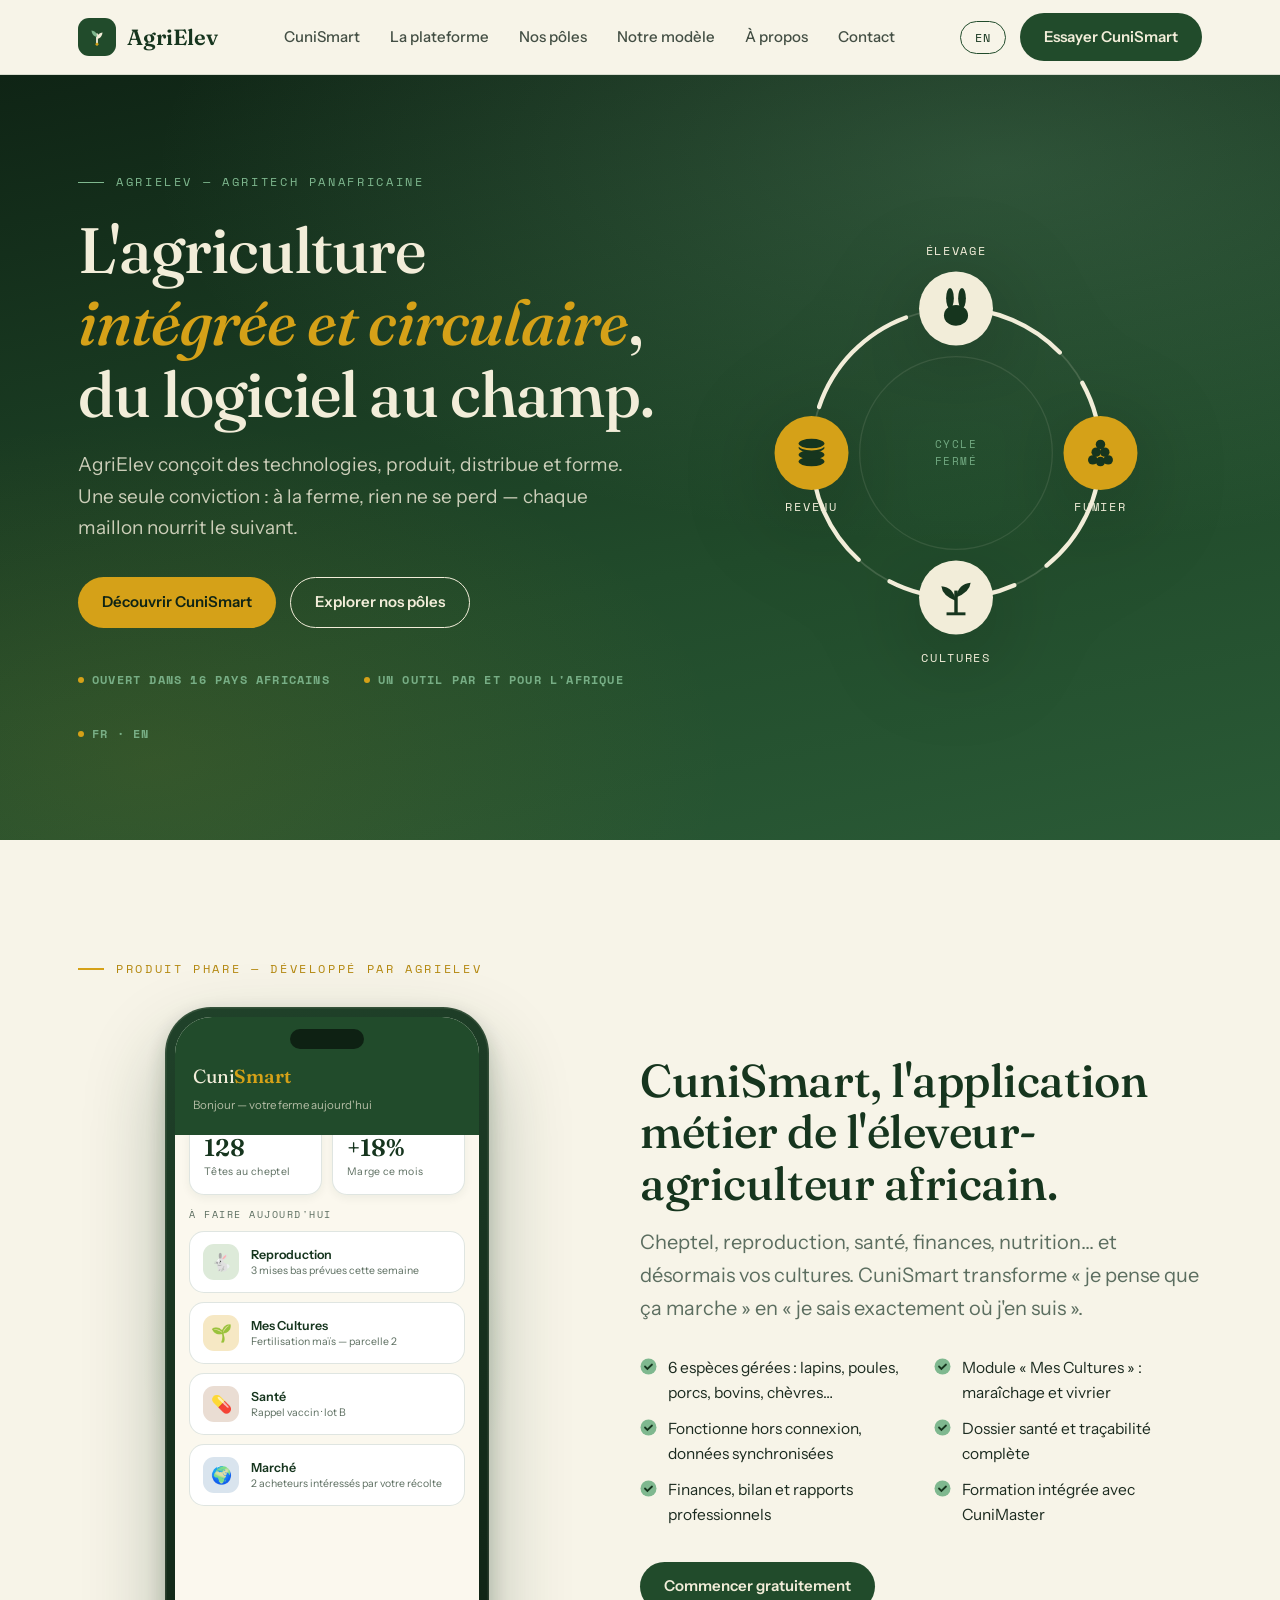
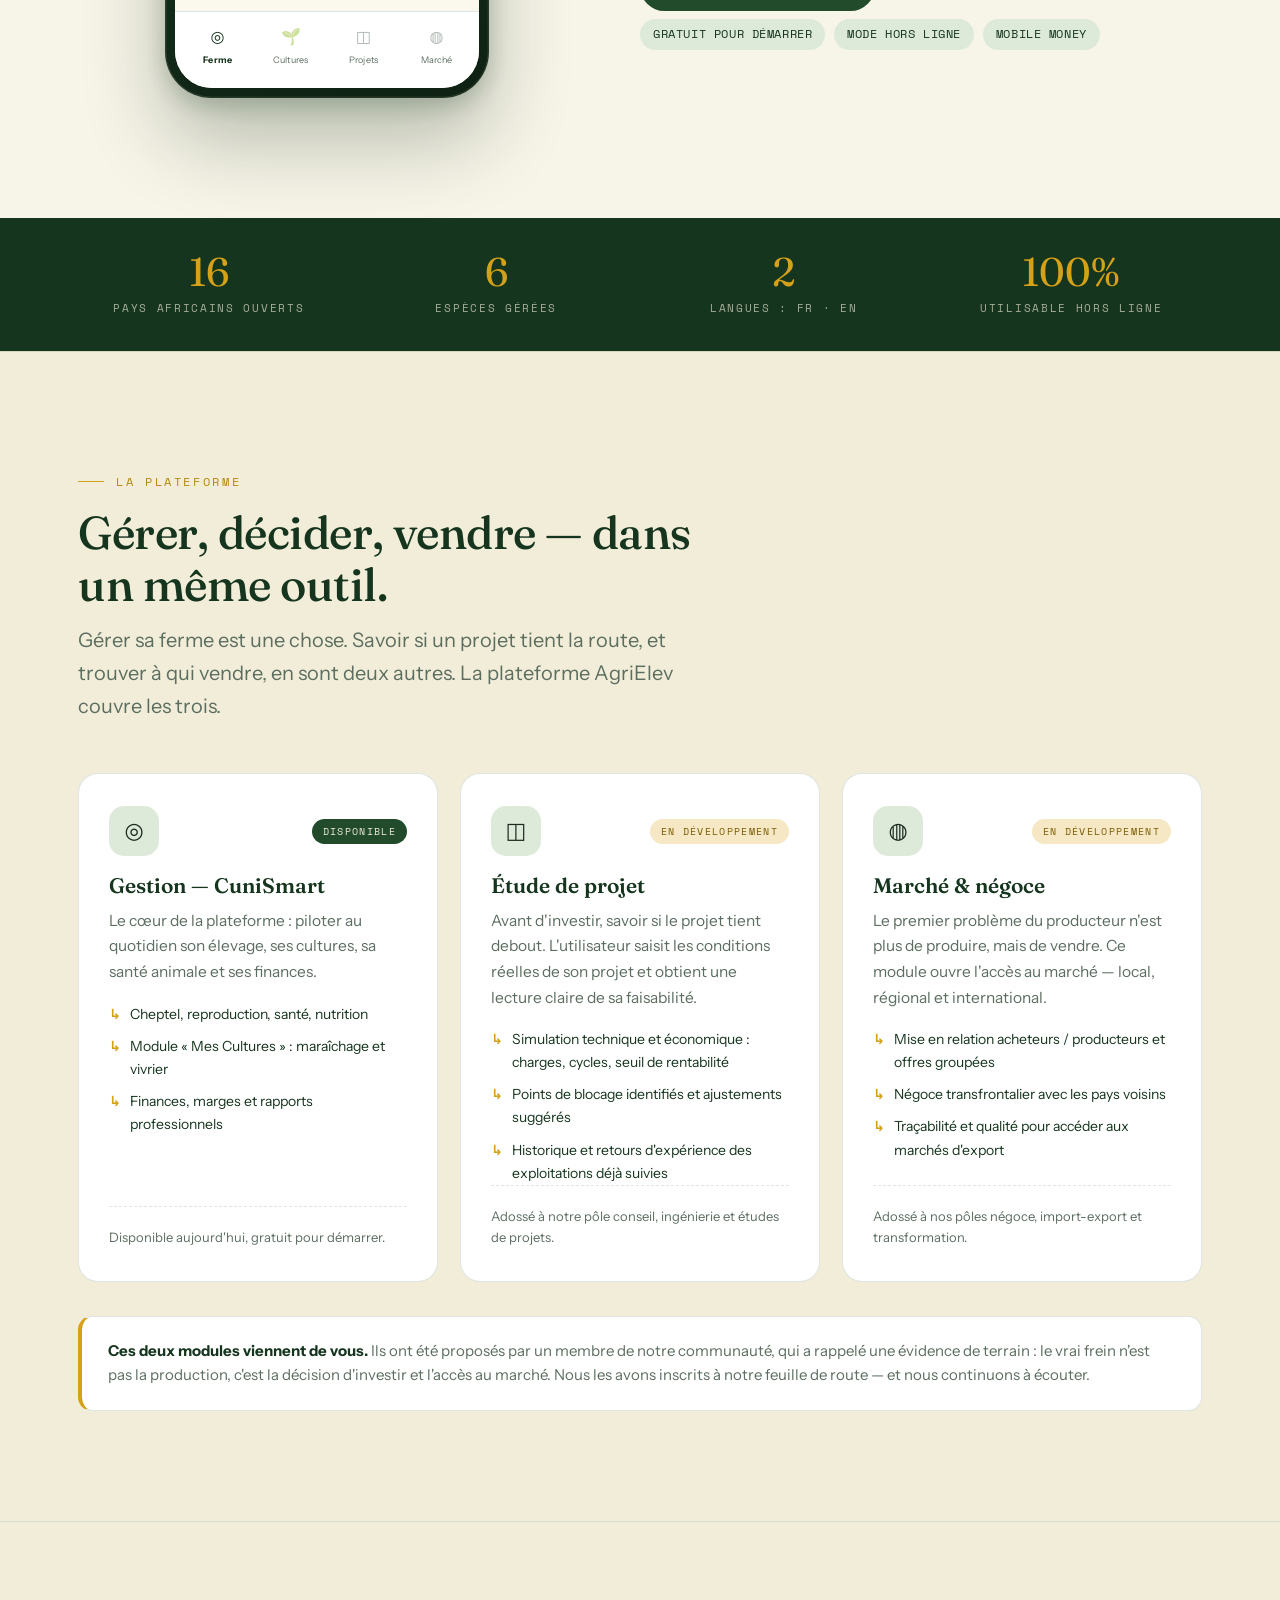
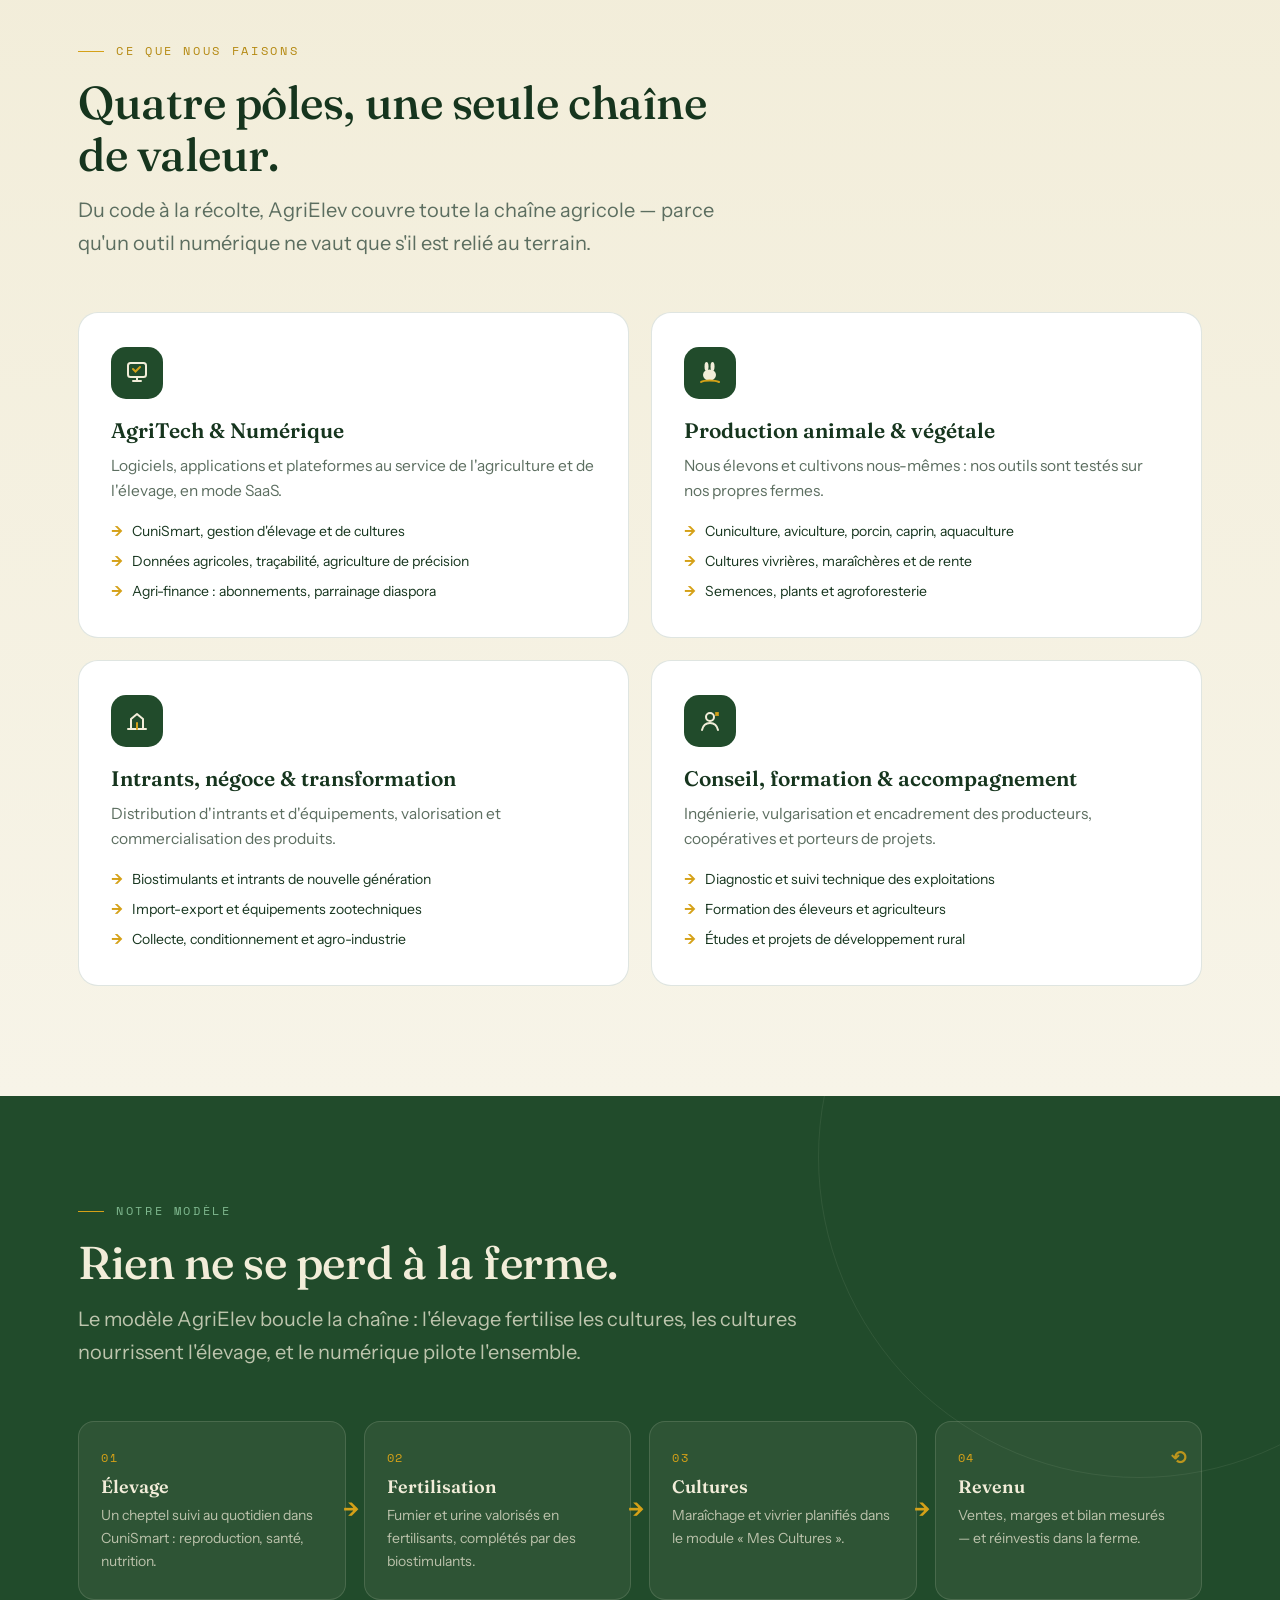
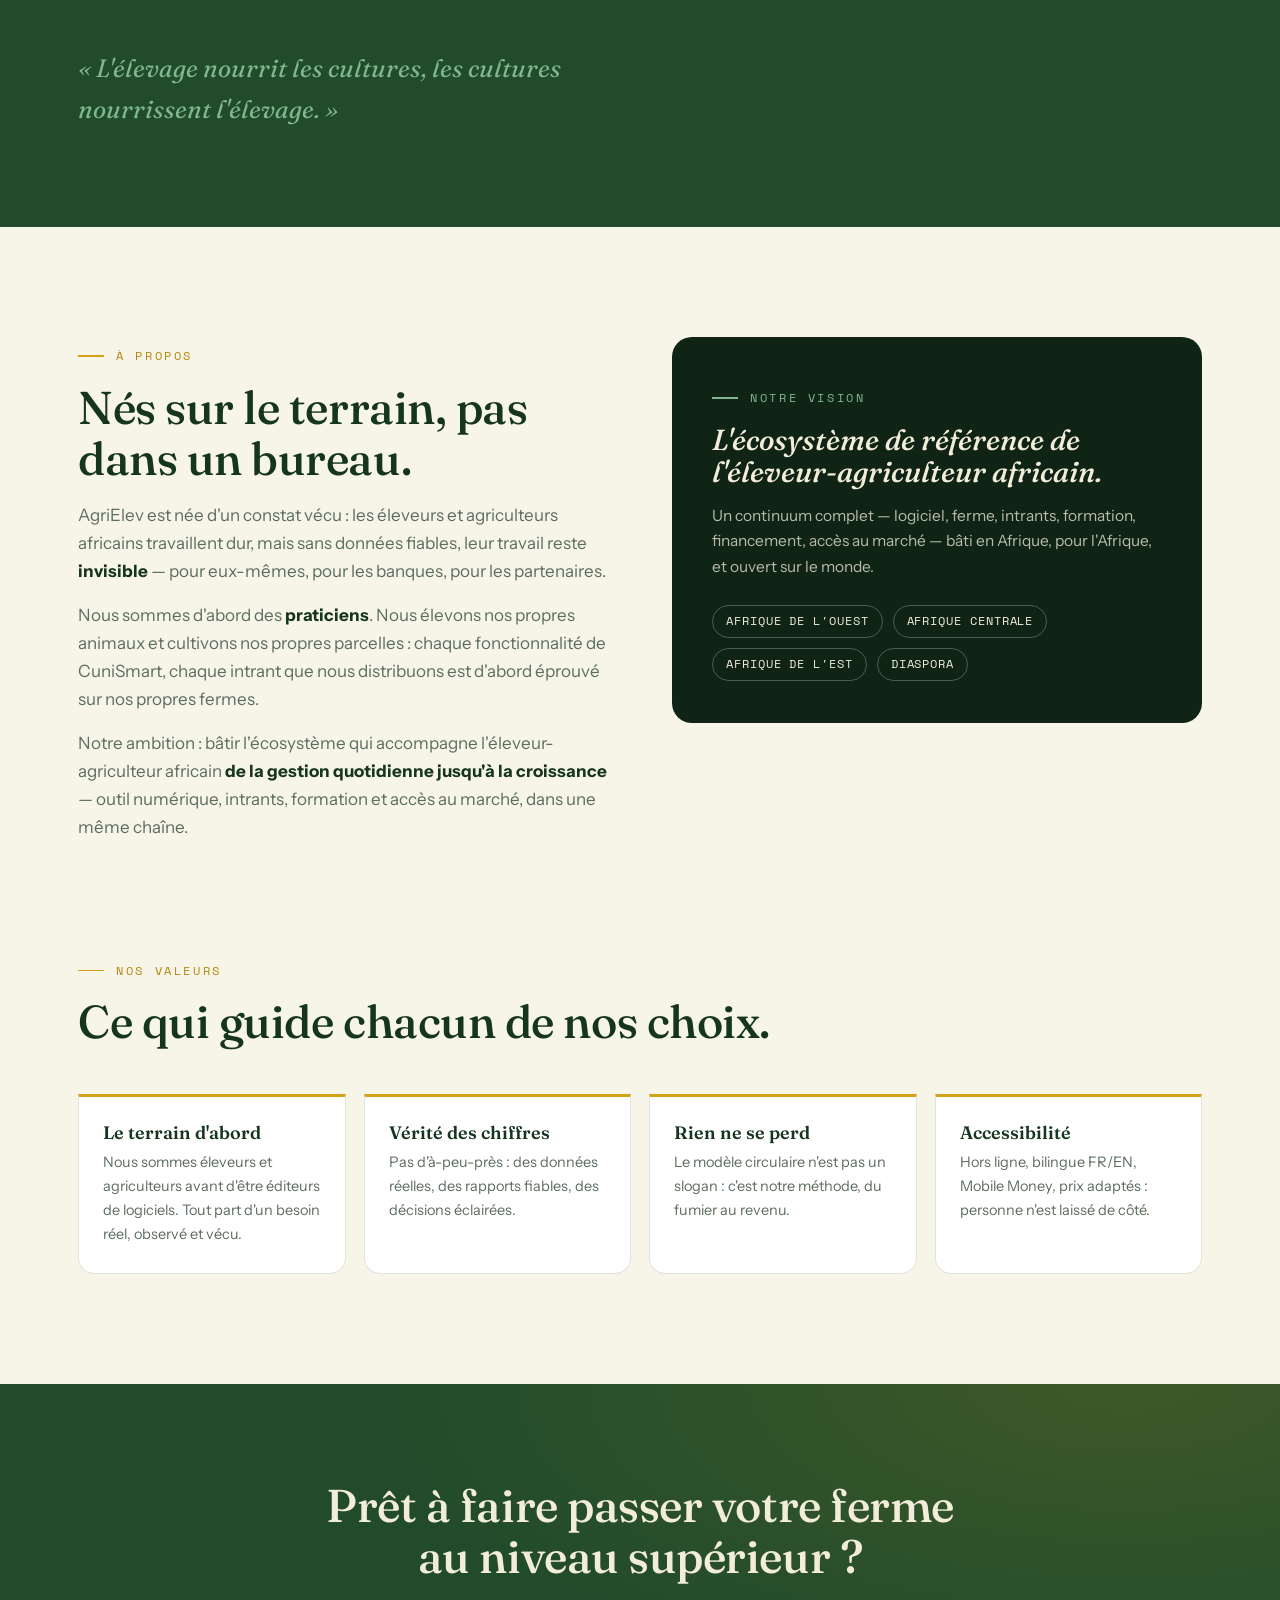
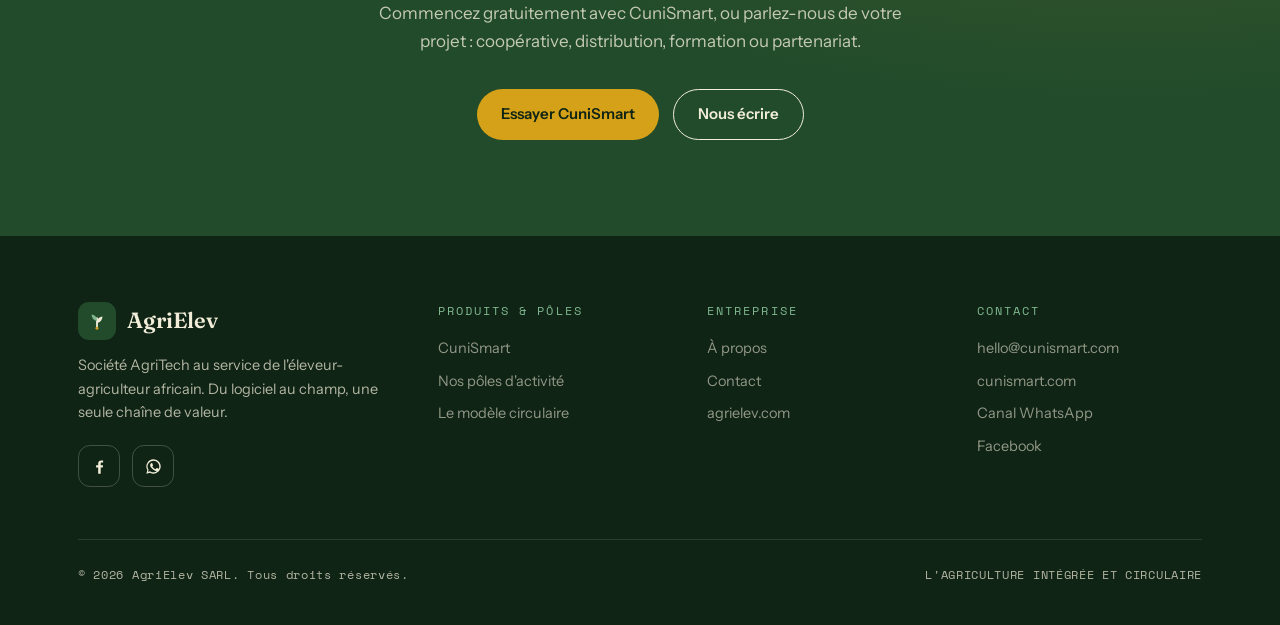
==== commit fdfcff4c: "Update index.html" ====
--- a/index.html
+++ b/index.html
@@ -129,25 +129,54 @@
 /* ---------- flagship / CuniSmart ---------- */
 .flagship{padding:110px 0;background:var(--cream-soft)}
 .flag-grid{display:grid;grid-template-columns:.94fr 1.06fr;gap:64px;align-items:center;margin-top:18px}
+.phone-stage{position:relative;display:grid;place-items:center;padding:10px 0}
+.phone-stage::before{
+  content:"";position:absolute;width:78%;aspect-ratio:1;border-radius:50%;
+  background:radial-gradient(circle,rgba(127,184,143,.30),transparent 68%);z-index:0;
+}
 .phone{
-  width:min(300px,84%);margin:0 auto;background:var(--forest-ink);border-radius:38px;
-  padding:14px;box-shadow:0 30px 70px rgba(22,53,30,.28),0 4px 14px rgba(22,53,30,.16);
-}
-.phone-screen{background:#FBF8EE;border-radius:27px;overflow:hidden;font-size:11.5px}
-.ps-head{background:var(--forest);color:var(--cream);padding:16px 16px 13px}
-.ps-head .app{font-family:'Fraunces',serif;font-size:15px}
+  position:relative;z-index:1;
+  width:min(324px,80%);aspect-ratio:9/19.2;margin:0 auto;
+  background:linear-gradient(160deg,#20422A,#0E2113);border-radius:46px;padding:10px;
+  box-shadow:0 40px 80px rgba(22,53,30,.30),0 8px 22px rgba(22,53,30,.20),
+             inset 0 0 0 1.5px rgba(242,237,217,.10);
+}
+.phone::after{
+  content:"";position:absolute;top:22px;left:50%;transform:translateX(-50%);
+  width:74px;height:20px;background:#0E2113;border-radius:99px;z-index:3;
+}
+.phone-screen{
+  height:100%;background:#FBF8EE;border-radius:37px;overflow:hidden;
+  display:flex;flex-direction:column;font-size:12px;
+}
+.ps-head{background:var(--forest);color:var(--cream);padding:44px 18px 20px;flex:none}
+.ps-head .app{font-family:'Fraunces',serif;font-size:19px;letter-spacing:-.01em}
 .ps-head .app b{color:var(--gold);font-weight:600}
-.ps-head .hello{opacity:.72;font-size:10.5px;margin-top:2px}
-.ps-stats{display:grid;grid-template-columns:1fr 1fr;gap:9px;padding:13px 14px 5px}
-.ps-card{background:#fff;border:1px solid var(--hair);border-radius:12px;padding:10px 12px}
-.ps-card .n{font-family:'Fraunces',serif;font-size:19px;color:var(--forest-deep);font-weight:600}
-.ps-card .l{color:var(--muted);font-size:10px;letter-spacing:.04em}
-.ps-row{display:flex;align-items:center;gap:10px;background:#fff;border:1px solid var(--hair);border-radius:12px;padding:10px 12px;margin:9px 14px 0}
-.ps-dot{width:30px;height:30px;border-radius:9px;display:grid;place-items:center;flex:none;font-size:14px}
-.ps-row .t{font-weight:600;color:var(--forest-deep);font-size:11.5px}
-.ps-row .s{color:var(--muted);font-size:10px}
-.ps-foot{padding:12px 14px 15px}
-.ps-btn{background:var(--gold);border-radius:10px;text-align:center;padding:9px;font-weight:700;color:var(--forest-ink);font-size:11.5px}
+.ps-head .hello{opacity:.7;font-size:11.5px;margin-top:4px}
+.ps-body{flex:1;overflow:hidden;padding:0 14px}
+.ps-stats{display:grid;grid-template-columns:1fr 1fr;gap:10px;margin:-14px 0 12px}
+.ps-card{background:#fff;border:1px solid var(--hair);border-radius:15px;padding:13px 14px;box-shadow:0 3px 10px rgba(22,53,30,.06)}
+.ps-card .n{font-family:'Fraunces',serif;font-size:24px;color:var(--forest-deep);font-weight:600;line-height:1.1}
+.ps-card .l{color:var(--muted);font-size:10.5px;letter-spacing:.03em;margin-top:2px}
+.ps-label{
+  font-family:'Space Mono',monospace;font-size:9.5px;letter-spacing:.16em;
+  color:var(--muted);text-transform:uppercase;margin:2px 0 9px;
+}
+.ps-row{
+  display:flex;align-items:center;gap:12px;background:#fff;border:1px solid var(--hair);
+  border-radius:15px;padding:12px 13px;margin-bottom:9px;
+}
+.ps-dot{width:36px;height:36px;border-radius:11px;display:grid;place-items:center;flex:none;font-size:17px}
+.ps-row .t{font-weight:600;color:var(--forest-deep);font-size:12.5px;line-height:1.25}
+.ps-row .s{color:var(--muted);font-size:10.5px;line-height:1.35;margin-top:1px}
+.ps-tabs{
+  flex:none;display:grid;grid-template-columns:repeat(4,1fr);
+  border-top:1px solid var(--hair);background:#fff;padding:11px 6px 20px;
+}
+.ps-tab{display:grid;place-items:center;gap:4px;font-size:9px;color:var(--muted);letter-spacing:.02em}
+.ps-tab i{font-style:normal;font-size:16px;opacity:.5}
+.ps-tab.on{color:var(--forest-deep);font-weight:700}
+.ps-tab.on i{opacity:1}
 .flag-feats{display:grid;grid-template-columns:1fr 1fr;gap:10px 26px;margin:30px 0 34px}
 .feat{display:flex;gap:11px;align-items:flex-start;font-size:15.5px}
 .feat svg{flex:none;margin-top:3px}
@@ -156,6 +185,48 @@
   font-family:'Space Mono',monospace;font-size:11.5px;letter-spacing:.05em;
   background:var(--leaf-soft);color:var(--forest-deep);border-radius:99px;padding:6px 13px;
 }
+
+/* ---------- stat band ---------- */
+.band{background:var(--forest-deep);color:var(--cream);padding:34px 0}
+.band-grid{display:grid;grid-template-columns:repeat(4,1fr);gap:26px;text-align:center}
+.band .n{font-family:'Fraunces',serif;font-size:clamp(28px,3.4vw,40px);color:var(--gold);line-height:1}
+.band .l{
+  font-family:'Space Mono',monospace;font-size:10.5px;letter-spacing:.16em;
+  text-transform:uppercase;color:rgba(242,237,217,.66);margin-top:8px;
+}
+
+/* ---------- platform / roadmap ---------- */
+.platform{padding:110px 0;background:var(--cream);border-top:1px solid var(--hair)}
+.plat-head{max-width:660px;margin-bottom:50px}
+.plat-grid{display:grid;grid-template-columns:repeat(3,1fr);gap:22px}
+.mod{
+  background:#fff;border:1px solid var(--hair);border-radius:var(--radius);
+  padding:32px 30px;display:flex;flex-direction:column;position:relative;
+  transition:transform .25s,box-shadow .25s;
+}
+.mod:hover{transform:translateY(-4px);box-shadow:0 18px 44px rgba(22,53,30,.10)}
+.mod-top{display:flex;align-items:center;justify-content:space-between;margin-bottom:18px}
+.mod-ico{width:50px;height:50px;border-radius:15px;background:var(--leaf-soft);display:grid;place-items:center;font-size:22px}
+.tag{
+  font-family:'Space Mono',monospace;font-size:9.5px;letter-spacing:.14em;text-transform:uppercase;
+  border-radius:99px;padding:5px 11px;white-space:nowrap;
+}
+.tag-live{background:var(--forest);color:var(--cream)}
+.tag-soon{background:#F6E8C4;color:#7A5B04}
+.mod h3{margin-bottom:10px}
+.mod>p{color:var(--muted);font-size:15.5px}
+.mod ul{list-style:none;margin-top:18px;display:flex;flex-direction:column;gap:9px}
+.mod li{font-size:14px;color:var(--forest-deep);display:flex;gap:9px;align-items:baseline}
+.mod li::before{content:"↳";color:var(--gold);font-weight:700;flex:none}
+.mod-note{
+  margin-top:auto;padding-top:20px;font-size:13px;color:var(--muted);
+  border-top:1px dashed var(--hair);
+}
+.credit{
+  margin-top:34px;background:#fff;border:1px solid var(--hair);border-left:4px solid var(--gold);
+  border-radius:14px;padding:22px 26px;font-size:15px;color:var(--muted);
+}
+.credit b{color:var(--forest-deep)}
 
 /* ---------- pillars ---------- */
 .pillars{padding:110px 0;background:linear-gradient(180deg,var(--cream) 0%,var(--cream-soft) 100%);border-top:1px solid var(--hair)}
@@ -325,6 +396,7 @@
     </a>
     <nav class="nav-links" id="navLinks">
       <a href="#cunismart" data-i="nav1"></a>
+      <a href="#plateforme" data-i="nav6"></a>
       <a href="#poles" data-i="nav2"></a>
       <a href="#modele" data-i="nav3"></a>
       <a href="#apropos" data-i="nav4"></a>
@@ -412,29 +484,43 @@
     <span class="eyebrow reveal" data-i="flagEyebrow"></span>
     <div class="flag-grid">
       <div class="reveal">
-        <div class="phone" aria-hidden="true">
-          <div class="phone-screen">
-            <div class="ps-head">
-              <div class="app">Cuni<b>Smart</b></div>
-              <div class="hello" data-i="psHello"></div>
+        <div class="phone-stage">
+          <div class="phone" aria-hidden="true">
+            <div class="phone-screen">
+              <div class="ps-head">
+                <div class="app">Cuni<b>Smart</b></div>
+                <div class="hello" data-i="psHello"></div>
+              </div>
+              <div class="ps-body">
+                <div class="ps-stats">
+                  <div class="ps-card"><div class="n">128</div><div class="l" data-i="psK1"></div></div>
+                  <div class="ps-card"><div class="n">+18%</div><div class="l" data-i="psK2"></div></div>
+                </div>
+                <div class="ps-label" data-i="psToday"></div>
+                <div class="ps-row">
+                  <div class="ps-dot" style="background:#DDEAD9">🐇</div>
+                  <div><div class="t" data-i="psR1t"></div><div class="s" data-i="psR1s"></div></div>
+                </div>
+                <div class="ps-row">
+                  <div class="ps-dot" style="background:#F6E8C4">🌱</div>
+                  <div><div class="t" data-i="psR2t"></div><div class="s" data-i="psR2s"></div></div>
+                </div>
+                <div class="ps-row">
+                  <div class="ps-dot" style="background:#EADDD3">💊</div>
+                  <div><div class="t" data-i="psR3t"></div><div class="s" data-i="psR3s"></div></div>
+                </div>
+                <div class="ps-row">
+                  <div class="ps-dot" style="background:#D9E4EE">🌍</div>
+                  <div><div class="t" data-i="psR4t"></div><div class="s" data-i="psR4s"></div></div>
+                </div>
+              </div>
+              <div class="ps-tabs">
+                <div class="ps-tab on"><i>◎</i><span data-i="psT1"></span></div>
+                <div class="ps-tab"><i>🌱</i><span data-i="psT2"></span></div>
+                <div class="ps-tab"><i>◫</i><span data-i="psT3"></span></div>
+                <div class="ps-tab"><i>◍</i><span data-i="psT4"></span></div>
+              </div>
             </div>
-            <div class="ps-stats">
-              <div class="ps-card"><div class="n">128</div><div class="l" data-i="psK1"></div></div>
-              <div class="ps-card"><div class="n">+18%</div><div class="l" data-i="psK2"></div></div>
-            </div>
-            <div class="ps-row">
-              <div class="ps-dot" style="background:#DDEAD9">🐇</div>
-              <div><div class="t" data-i="psR1t"></div><div class="s" data-i="psR1s"></div></div>
-            </div>
-            <div class="ps-row">
-              <div class="ps-dot" style="background:#F6E8C4">🌱</div>
-              <div><div class="t" data-i="psR2t"></div><div class="s" data-i="psR2s"></div></div>
-            </div>
-            <div class="ps-row">
-              <div class="ps-dot" style="background:#EADDD3">💊</div>
-              <div><div class="t" data-i="psR3t"></div><div class="s" data-i="psR3s"></div></div>
-            </div>
-            <div class="ps-foot"><div class="ps-btn" data-i="psBtn"></div></div>
           </div>
         </div>
       </div>
@@ -460,6 +546,60 @@
   </div>
 </section>
 
+<!-- ============ STAT BAND ============ -->
+<section class="band">
+  <div class="wrap band-grid">
+    <div><div class="n">16</div><div class="l" data-i="b1"></div></div>
+    <div><div class="n">6</div><div class="l" data-i="b2"></div></div>
+    <div><div class="n">2</div><div class="l" data-i="b3"></div></div>
+    <div><div class="n">100%</div><div class="l" data-i="b4"></div></div>
+  </div>
+</section>
+
+<!-- ============ PLATFORM / ROADMAP ============ -->
+<section class="platform" id="plateforme">
+  <div class="wrap">
+    <div class="plat-head reveal">
+      <span class="eyebrow" data-i="plEyebrow"></span>
+      <h2 style="margin-top:16px" data-i="plTitle"></h2>
+      <p class="lead" style="margin-top:14px" data-i="plSub"></p>
+    </div>
+    <div class="plat-grid">
+      <div class="mod reveal">
+        <div class="mod-top">
+          <div class="mod-ico">◎</div>
+          <span class="tag tag-live" data-i="tagLive"></span>
+        </div>
+        <h3 data-i="m1t"></h3>
+        <p data-i="m1s"></p>
+        <ul><li data-i="m1a"></li><li data-i="m1b"></li><li data-i="m1c"></li></ul>
+        <div class="mod-note" data-i="m1n"></div>
+      </div>
+      <div class="mod reveal">
+        <div class="mod-top">
+          <div class="mod-ico">◫</div>
+          <span class="tag tag-soon" data-i="tagSoon"></span>
+        </div>
+        <h3 data-i="m2t"></h3>
+        <p data-i="m2s"></p>
+        <ul><li data-i="m2a"></li><li data-i="m2b"></li><li data-i="m2c"></li></ul>
+        <div class="mod-note" data-i="m2n"></div>
+      </div>
+      <div class="mod reveal">
+        <div class="mod-top">
+          <div class="mod-ico">◍</div>
+          <span class="tag tag-soon" data-i="tagSoon2"></span>
+        </div>
+        <h3 data-i="m3t"></h3>
+        <p data-i="m3s"></p>
+        <ul><li data-i="m3a"></li><li data-i="m3b"></li><li data-i="m3c"></li></ul>
+        <div class="mod-note" data-i="m3n"></div>
+      </div>
+    </div>
+    <p class="credit reveal" data-i-html="plCredit"></p>
+  </div>
+</section>
+
 <!-- ============ PILLARS ============ -->
 <section class="pillars" id="poles">
   <div class="wrap">
@@ -528,7 +668,7 @@
       <div class="display" data-i="viTitle"></div>
       <p data-i="viSub"></p>
       <div class="geo">
-        <span>CAMEROUN</span><span>BÉNIN</span><span data-i="geoAfr"></span><span>DIASPORA</span>
+        <span data-i="geo1"></span><span data-i="geo2"></span><span data-i="geo3"></span><span data-i="geo4"></span>
       </div>
     </div>
   </div>
@@ -618,23 +758,49 @@
 <script>
 const I18N = {
 fr:{
-  nav1:"CuniSmart",nav2:"Nos pôles",nav3:"Notre modèle",nav4:"À propos",nav5:"Contact",
+  nav1:"CuniSmart",nav6:"La plateforme",nav2:"Nos pôles",nav3:"Notre modèle",nav4:"À propos",nav5:"Contact",
   navCta:"Essayer CuniSmart",
-  heroEyebrow:"AgriElev — AgriTech africaine",
+  heroEyebrow:"AgriElev — AgriTech panafricaine",
   heroTitle:"L'agriculture <em>intégrée et circulaire</em>, du logiciel au champ.",
   heroSub:"AgriElev conçoit des technologies, produit, distribue et forme. Une seule conviction : à la ferme, rien ne se perd — chaque maillon nourrit le suivant.",
   heroCta1:"Découvrir CuniSmart",heroCta2:"Explorer nos pôles",
-  meta1:"FONDÉE AU CAMEROUN",meta2:"ACTIVE AU BÉNIN",meta3:"FR · EN",
+  meta1:"OUVERT DANS 16 PAYS AFRICAINS",meta2:"UN OUTIL PAR ET POUR L'AFRIQUE",meta3:"FR · EN",
   loop1:"ÉLEVAGE",loop2:"FUMIER",loop3:"CULTURES",loop4:"REVENU",
   loopCore1:"CYCLE",loopCore2:"FERMÉ",
   flagEyebrow:"Produit phare — développé par AgriElev",
   flagTitle:"CuniSmart, l'application métier de l'éleveur-agriculteur africain.",
   flagSub:"Cheptel, reproduction, santé, finances, nutrition… et désormais vos cultures. CuniSmart transforme « je pense que ça marche » en « je sais exactement où j'en suis ».",
-  psHello:"Bonjour, votre ferme aujourd'hui",psK1:"Têtes au cheptel",psK2:"Marge ce mois",
+  psHello:"Bonjour — votre ferme aujourd'hui",psK1:"Têtes au cheptel",psK2:"Marge ce mois",
+  psToday:"À faire aujourd'hui",
   psR1t:"Reproduction",psR1s:"3 mises bas prévues cette semaine",
   psR2t:"Mes Cultures",psR2s:"Fertilisation maïs — parcelle 2",
   psR3t:"Santé",psR3s:"Rappel vaccin · lot B",
-  psBtn:"Ouvrir le tableau de bord",
+  psR4t:"Marché",psR4s:"2 acheteurs intéressés par votre récolte",
+  psT1:"Ferme",psT2:"Cultures",psT3:"Projets",psT4:"Marché",
+  b1:"Pays africains ouverts",b2:"Espèces gérées",b3:"Langues : FR · EN",b4:"Utilisable hors ligne",
+  plEyebrow:"La plateforme",
+  plTitle:"Gérer, décider, vendre — dans un même outil.",
+  plSub:"Gérer sa ferme est une chose. Savoir si un projet tient la route, et trouver à qui vendre, en sont deux autres. La plateforme AgriElev couvre les trois.",
+  tagLive:"Disponible",tagSoon:"En développement",tagSoon2:"En développement",
+  m1t:"Gestion — CuniSmart",
+  m1s:"Le cœur de la plateforme : piloter au quotidien son élevage, ses cultures, sa santé animale et ses finances.",
+  m1a:"Cheptel, reproduction, santé, nutrition",
+  m1b:"Module « Mes Cultures » : maraîchage et vivrier",
+  m1c:"Finances, marges et rapports professionnels",
+  m1n:"Disponible aujourd'hui, gratuit pour démarrer.",
+  m2t:"Étude de projet",
+  m2s:"Avant d'investir, savoir si le projet tient debout. L'utilisateur saisit les conditions réelles de son projet et obtient une lecture claire de sa faisabilité.",
+  m2a:"Simulation technique et économique : charges, cycles, seuil de rentabilité",
+  m2b:"Points de blocage identifiés et ajustements suggérés",
+  m2c:"Historique et retours d'expérience des exploitations déjà suivies",
+  m2n:"Adossé à notre pôle conseil, ingénierie et études de projets.",
+  m3t:"Marché & négoce",
+  m3s:"Le premier problème du producteur n'est plus de produire, mais de vendre. Ce module ouvre l'accès au marché — local, régional et international.",
+  m3a:"Mise en relation acheteurs / producteurs et offres groupées",
+  m3b:"Négoce transfrontalier avec les pays voisins",
+  m3c:"Traçabilité et qualité pour accéder aux marchés d'export",
+  m3n:"Adossé à nos pôles négoce, import-export et transformation.",
+  plCredit:"<b>Ces deux modules viennent de vous.</b> Ils ont été proposés par un membre de notre communauté, qui a rappelé une évidence de terrain : le vrai frein n'est pas la production, c'est la décision d'investir et l'accès au marché. Nous les avons inscrits à notre feuille de route — et nous continuons à écouter.",
   f1:"6 espèces gérées : lapins, poules, porcs, bovins, chèvres…",
   f2:"Module « Mes Cultures » : maraîchage et vivrier",
   f3:"Fonctionne hors connexion, données synchronisées",
@@ -677,12 +843,12 @@
   abEyebrow:"À propos",
   abTitle:"Nés sur le terrain, pas dans un bureau.",
   abP1:"AgriElev est née d'un constat vécu : les éleveurs et agriculteurs africains travaillent dur, mais sans données fiables, leur travail reste <b>invisible</b> — pour eux-mêmes, pour les banques, pour les partenaires.",
-  abP2:"Nous sommes d'abord des <b>praticiens</b>. Notre fondateur élève ses propres lapins à Kribi et cultive ses parcelles : chaque fonctionnalité de CuniSmart, chaque intrant que nous distribuons est d'abord éprouvé sur nos propres fermes.",
+  abP2:"Nous sommes d'abord des <b>praticiens</b>. Nous élevons nos propres animaux et cultivons nos propres parcelles : chaque fonctionnalité de CuniSmart, chaque intrant que nous distribuons est d'abord éprouvé sur nos propres fermes.",
   abP3:"Notre ambition : bâtir l'écosystème qui accompagne l'éleveur-agriculteur africain <b>de la gestion quotidienne jusqu'à la croissance</b> — outil numérique, intrants, formation et accès au marché, dans une même chaîne.",
   viEyebrow:"Notre vision",
   viTitle:"L'écosystème de référence de l'éleveur-agriculteur africain.",
-  viSub:"Un continuum complet — logiciel, ferme, intrants, formation, financement — construit depuis l'Afrique francophone et ouvert sur le monde.",
-  geoAfr:"AFRIQUE",
+  viSub:"Un continuum complet — logiciel, ferme, intrants, formation, financement, accès au marché — bâti en Afrique, pour l'Afrique, et ouvert sur le monde.",
+  geo1:"AFRIQUE DE L'OUEST",geo2:"AFRIQUE CENTRALE",geo3:"AFRIQUE DE L'EST",geo4:"DIASPORA",
   vaEyebrow:"Nos valeurs",
   vaTitle:"Ce qui guide chacun de nos choix.",
   v1t:"Le terrain d'abord",v1s:"Nous sommes éleveurs et agriculteurs avant d'être éditeurs de logiciels. Tout part d'un besoin réel, observé et vécu.",
@@ -700,23 +866,49 @@
   footTag:"L'AGRICULTURE INTÉGRÉE ET CIRCULAIRE",
 },
 en:{
-  nav1:"CuniSmart",nav2:"What we do",nav3:"Our model",nav4:"About",nav5:"Contact",
+  nav1:"CuniSmart",nav6:"The platform",nav2:"What we do",nav3:"Our model",nav4:"About",nav5:"Contact",
   navCta:"Try CuniSmart",
-  heroEyebrow:"AgriElev — African AgriTech",
+  heroEyebrow:"AgriElev — Pan-African AgriTech",
   heroTitle:"<em>Integrated, circular</em> farming — from software to soil.",
   heroSub:"AgriElev builds technology, farms, distributes and trains. One conviction: nothing goes to waste on the farm — every link feeds the next.",
   heroCta1:"Discover CuniSmart",heroCta2:"Explore what we do",
-  meta1:"FOUNDED IN CAMEROON",meta2:"ACTIVE IN BENIN",meta3:"FR · EN",
+  meta1:"OPEN IN 16 AFRICAN COUNTRIES",meta2:"BY AFRICA, FOR AFRICA",meta3:"FR · EN",
   loop1:"LIVESTOCK",loop2:"MANURE",loop3:"CROPS",loop4:"INCOME",
   loopCore1:"CLOSED",loopCore2:"LOOP",
   flagEyebrow:"Flagship product — built by AgriElev",
   flagTitle:"CuniSmart, the working app of the African farmer-breeder.",
   flagSub:"Herd, breeding, health, finances, nutrition… and now your crops. CuniSmart turns “I think it's working” into “I know exactly where I stand”.",
   psHello:"Good morning — your farm today",psK1:"Animals in herd",psK2:"Margin this month",
+  psToday:"To do today",
   psR1t:"Breeding",psR1s:"3 litters expected this week",
   psR2t:"My Crops",psR2s:"Maize fertilization — plot 2",
   psR3t:"Health",psR3s:"Vaccine reminder · batch B",
-  psBtn:"Open dashboard",
+  psR4t:"Market",psR4s:"2 buyers interested in your harvest",
+  psT1:"Farm",psT2:"Crops",psT3:"Projects",psT4:"Market",
+  b1:"African countries open",b2:"Species managed",b3:"Languages: FR · EN",b4:"Works offline",
+  plEyebrow:"The platform",
+  plTitle:"Manage, decide, sell — in one place.",
+  plSub:"Running a farm is one thing. Knowing whether a project stands up, and finding who will buy, are two others. The AgriElev platform covers all three.",
+  tagLive:"Available",tagSoon:"In development",tagSoon2:"In development",
+  m1t:"Management — CuniSmart",
+  m1s:"The core of the platform: run your livestock, crops, animal health and finances day to day.",
+  m1a:"Herd, breeding, health, nutrition",
+  m1b:"“My Crops” module: market gardening & food crops",
+  m1c:"Finances, margins and professional reports",
+  m1n:"Available today, free to start.",
+  m2t:"Project study",
+  m2s:"Before investing, know whether the project holds up. Users enter the real conditions of their project and get a clear read on its feasibility.",
+  m2a:"Technical and economic simulation: costs, cycles, break-even point",
+  m2b:"Bottlenecks identified, adjustments suggested",
+  m2c:"History and lessons learned from farms already tracked",
+  m2n:"Backed by our advisory, engineering and project-study line.",
+  m3t:"Market & trade",
+  m3s:"A producer's first problem is no longer growing, it's selling. This module opens market access — local, regional and international.",
+  m3a:"Buyer–producer matching and pooled offers",
+  m3b:"Cross-border trade with neighbouring countries",
+  m3c:"Traceability and quality for export markets",
+  m3n:"Backed by our trade, import-export and processing lines.",
+  plCredit:"<b>These two modules came from you.</b> They were proposed by a member of our community, who pointed out a hard truth from the field: the real barrier isn't production — it's the decision to invest, and access to a market. We've put them on our roadmap, and we're still listening.",
   f1:"6 species managed: rabbits, poultry, pigs, cattle, goats…",
   f2:"“My Crops” module: market gardening & food crops",
   f3:"Works offline, data syncs automatically",
@@ -759,12 +951,12 @@
   abEyebrow:"About us",
   abTitle:"Born in the field, not in an office.",
   abP1:"AgriElev was born from lived experience: African farmers and breeders work hard, but without reliable data their work remains <b>invisible</b> — to themselves, to banks, to partners.",
-  abP2:"We are <b>practitioners</b> first. Our founder raises his own rabbits in Kribi and farms his own plots: every CuniSmart feature and every input we distribute is proven on our own farms first.",
+  abP2:"We are <b>practitioners</b> first. We raise our own animals and farm our own plots: every CuniSmart feature and every input we distribute is proven on our own farms first.",
   abP3:"Our ambition: build the ecosystem that supports the African farmer-breeder <b>from daily management to growth</b> — digital tools, inputs, training and market access, in one chain.",
   viEyebrow:"Our vision",
   viTitle:"The reference ecosystem of the African farmer-breeder.",
-  viSub:"A complete continuum — software, farm, inputs, training, finance — built from francophone Africa and open to the world.",
-  geoAfr:"AFRICA",
+  viSub:"A complete continuum — software, farm, inputs, training, finance, market access — built in Africa, for Africa, open to the world.",
+  geo1:"WEST AFRICA",geo2:"CENTRAL AFRICA",geo3:"EAST AFRICA",geo4:"DIASPORA",
   vaEyebrow:"Our values",
   vaTitle:"What guides every choice we make.",
   v1t:"Field first",v1s:"We are farmers before we are software makers. Everything starts from a real, observed, lived need.",
